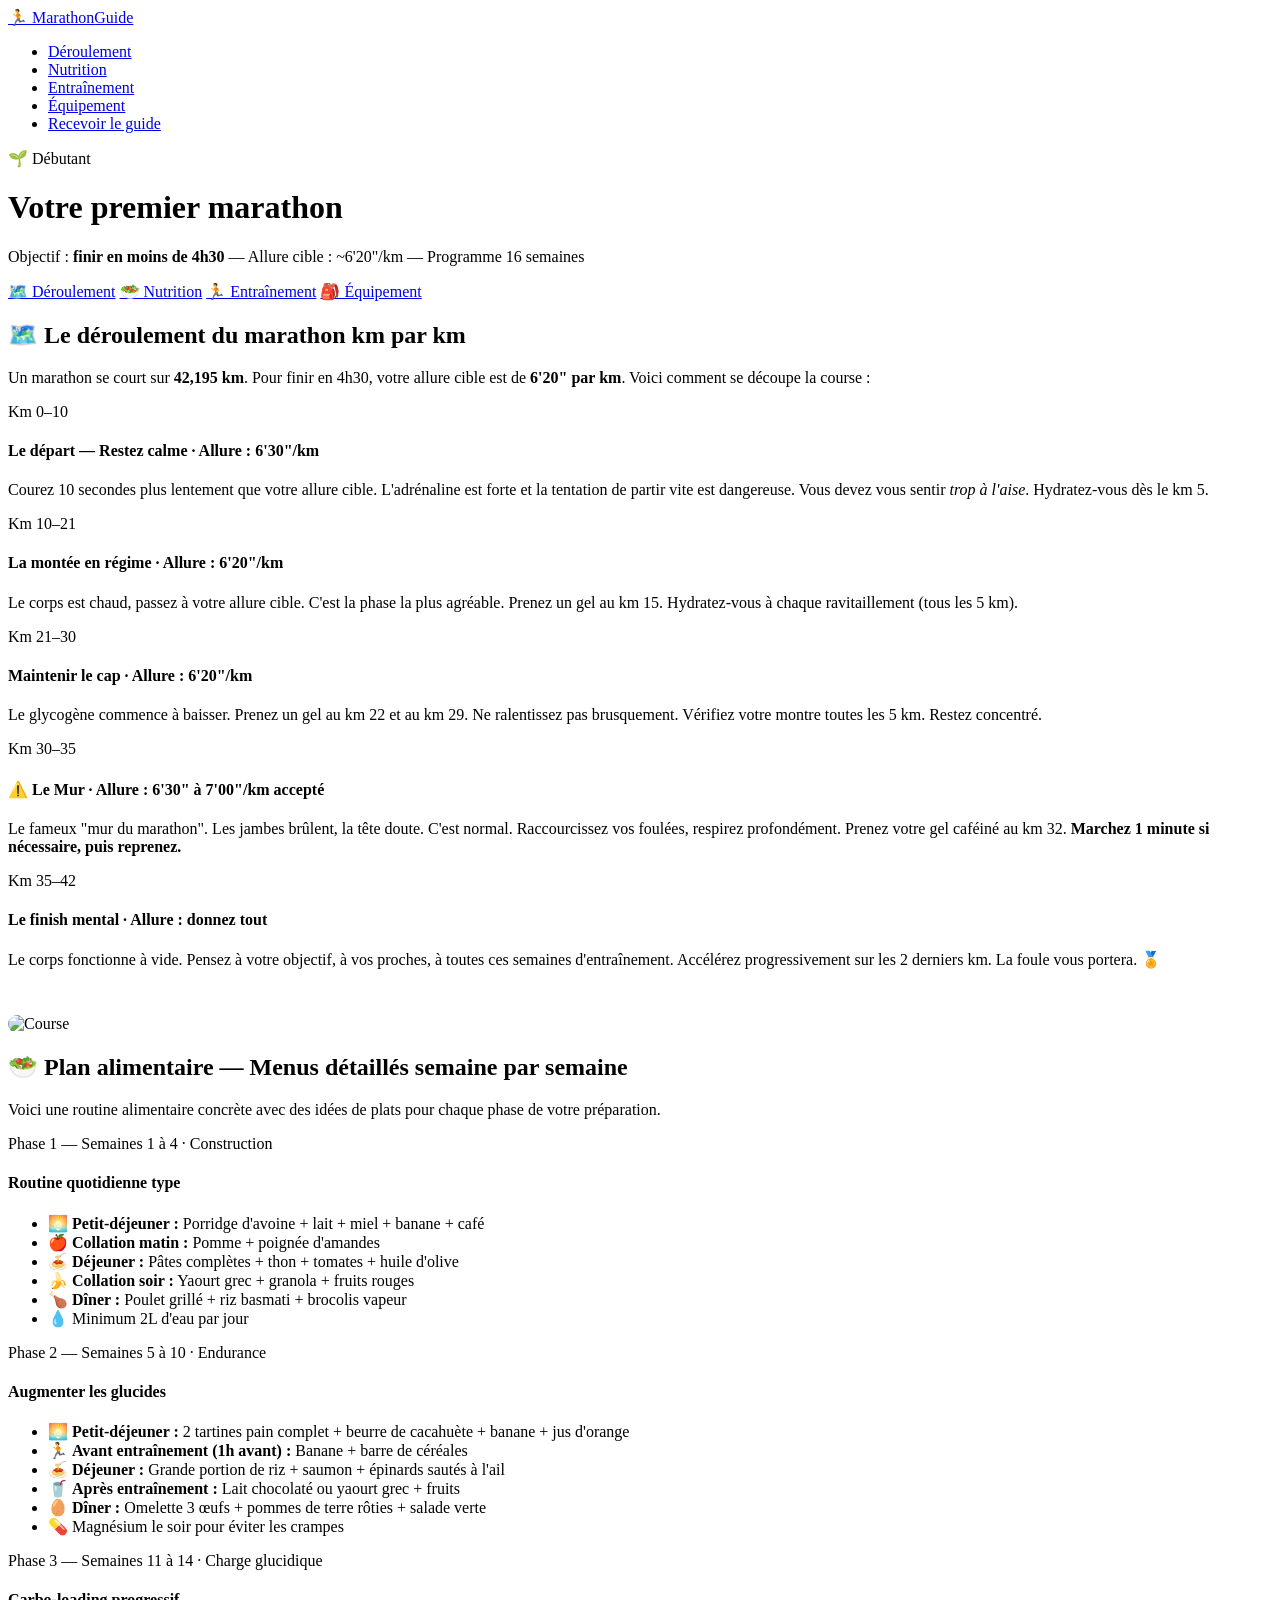
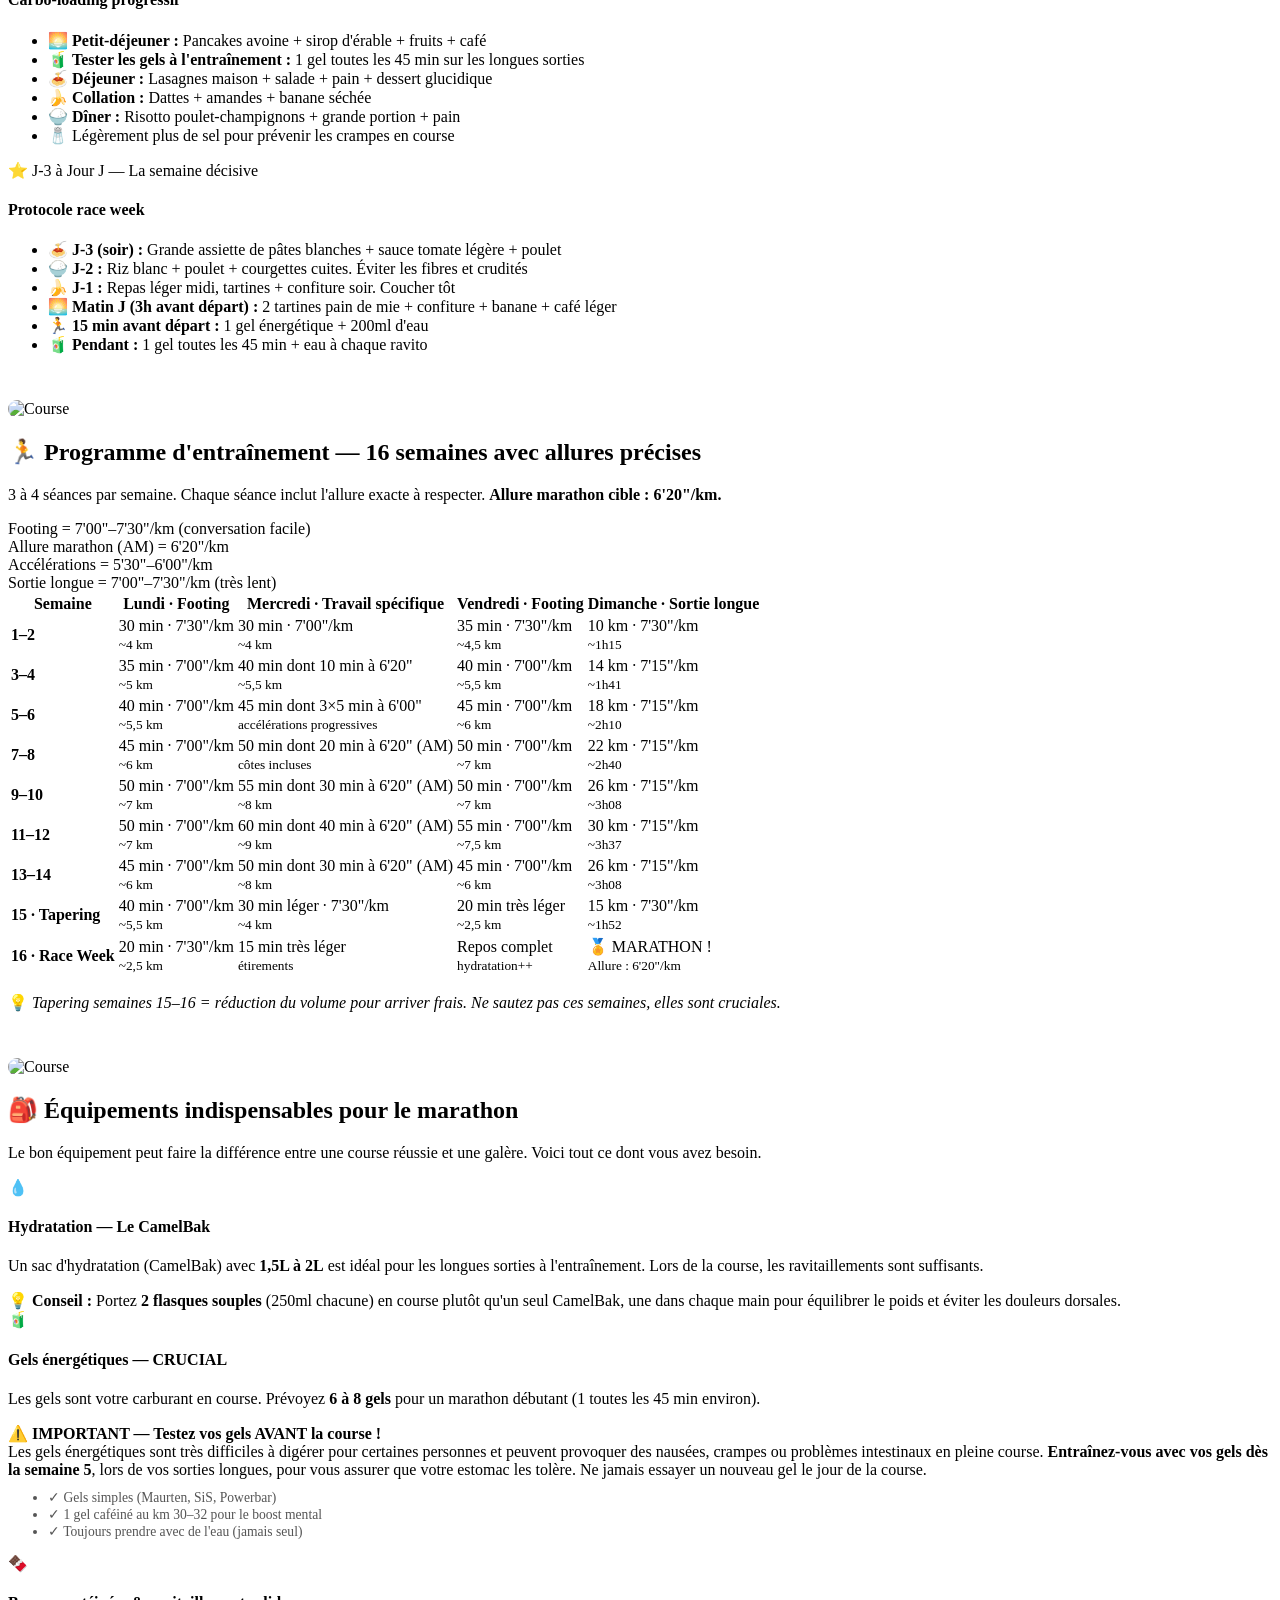
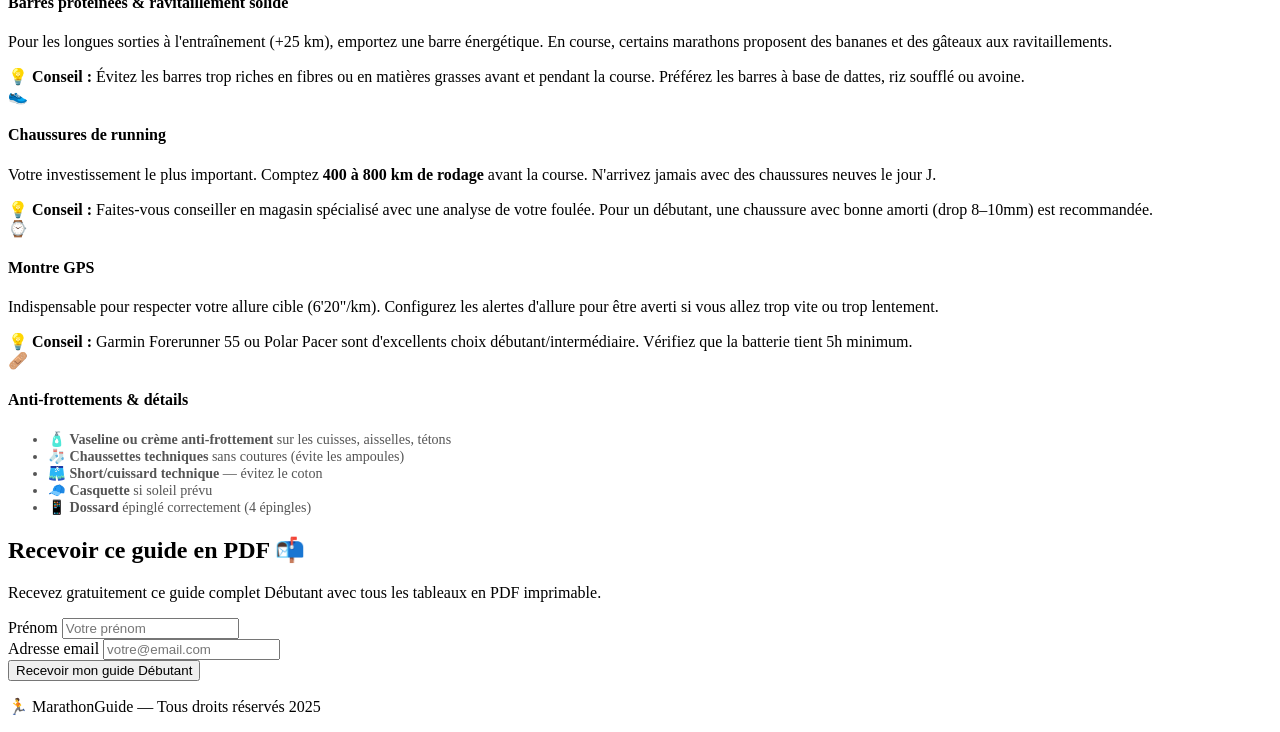
==== debutant.html @ 60607387 "Add files via upload" ====
<!DOCTYPE html>
<html lang="fr">
<head>
  <meta charset="UTF-8" />
  <meta name="viewport" content="width=device-width, initial-scale=1.0"/>
  <title>Guide Débutant – MarathonGuide</title>
  <link rel="preconnect" href="https://fonts.googleapis.com">
  <link href="https://fonts.googleapis.com/css2?family=Bebas+Neue&family=Lora:ital,wght@0,400;0,600;1,400&family=DM+Sans:wght@300;400;500&display=swap" rel="stylesheet">
  <link rel="stylesheet" href="css/style.css">
</head>
<body class="inner-page">

  <nav class="navbar">
    <a href="index.html" class="nav-logo">🏃 Marathon<span>Guide</span></a>
    <ul class="nav-links">
      <li><a href="#deroulement">Déroulement</a></li>
      <li><a href="#nutrition">Nutrition</a></li>
      <li><a href="#entrainement">Entraînement</a></li>
      <li><a href="#equipement">Équipement</a></li>
      <li><a href="index.html#contact" class="nav-cta">Recevoir le guide</a></li>
    </ul>
  </nav>

  <div class="inner-hero debutant-bg">
    <div class="inner-hero-content">
      <span class="level-tag">🌱 Débutant</span>
      <h1>Votre premier marathon</h1>
      <p>Objectif : <strong>finir en moins de 4h30</strong> — Allure cible : ~6'20"/km — Programme 16 semaines</p>
    </div>
  </div>

  <!-- ONGLETS DE NAVIGATION -->
  <div class="tab-nav">
    <a href="#deroulement" class="tab-link active">🗺️ Déroulement</a>
    <a href="#nutrition" class="tab-link">🥗 Nutrition</a>
    <a href="#entrainement" class="tab-link">🏃 Entraînement</a>
    <a href="#equipement" class="tab-link">🎒 Équipement</a>
  </div>

  <main class="inner-main">

    <!-- ====== DÉROULEMENT ====== -->
    <section class="content-block" id="deroulement">
      <h2>🗺️ Le déroulement du marathon km par km</h2>
      <p>Un marathon se court sur <strong>42,195 km</strong>. Pour finir en 4h30, votre allure cible est de <strong>6'20" par km</strong>. Voici comment se découpe la course :</p>

      <div class="timeline">
        <div class="timeline-item">
          <div class="timeline-km">Km 0–10</div>
          <div class="timeline-info">
            <h4>Le départ — Restez calme · Allure : 6'30"/km</h4>
            <p>Courez 10 secondes plus lentement que votre allure cible. L'adrénaline est forte et la tentation de partir vite est dangereuse. Vous devez vous sentir <em>trop à l'aise</em>. Hydratez-vous dès le km 5.</p>
          </div>
        </div>
        <div class="timeline-item">
          <div class="timeline-km">Km 10–21</div>
          <div class="timeline-info">
            <h4>La montée en régime · Allure : 6'20"/km</h4>
            <p>Le corps est chaud, passez à votre allure cible. C'est la phase la plus agréable. Prenez un gel au km 15. Hydratez-vous à chaque ravitaillement (tous les 5 km).</p>
          </div>
        </div>
        <div class="timeline-item">
          <div class="timeline-km">Km 21–30</div>
          <div class="timeline-info">
            <h4>Maintenir le cap · Allure : 6'20"/km</h4>
            <p>Le glycogène commence à baisser. Prenez un gel au km 22 et au km 29. Ne ralentissez pas brusquement. Vérifiez votre montre toutes les 5 km. Restez concentré.</p>
          </div>
        </div>
        <div class="timeline-item wall">
          <div class="timeline-km">Km 30–35</div>
          <div class="timeline-info">
            <h4>⚠️ Le Mur · Allure : 6'30" à 7'00"/km accepté</h4>
            <p>Le fameux "mur du marathon". Les jambes brûlent, la tête doute. C'est normal. Raccourcissez vos foulées, respirez profondément. Prenez votre gel caféiné au km 32. <strong>Marchez 1 minute si nécessaire, puis reprenez.</strong></p>
          </div>
        </div>
        <div class="timeline-item">
          <div class="timeline-km">Km 35–42</div>
          <div class="timeline-info">
            <h4>Le finish mental · Allure : donnez tout</h4>
            <p>Le corps fonctionne à vide. Pensez à votre objectif, à vos proches, à toutes ces semaines d'entraînement. Accélérez progressivement sur les 2 derniers km. La foule vous portera. 🏅</p>
          </div>
        </div>
      </div>

      <!-- Zone photo parcours -->
   <img src="images/Debutant.png" alt="Course" style="width:100%; height:400px; object-fit:cover; border-radius:18px; margin-top:30px;">
    <!-- ====== NUTRITION ====== -->
    <section class="content-block alt-block" id="nutrition">
      <h2>🥗 Plan alimentaire — Menus détaillés semaine par semaine</h2>
      <p>Voici une routine alimentaire concrète avec des idées de plats pour chaque phase de votre préparation.</p>

      <div class="nutrition-grid">

        <div class="nutrition-card">
          <div class="nutrition-phase">Phase 1 — Semaines 1 à 4 · Construction</div>
          <h4>Routine quotidienne type</h4>
          <ul>
            <li>🌅 <strong>Petit-déjeuner :</strong> Porridge d'avoine + lait + miel + banane + café</li>
            <li>🍎 <strong>Collation matin :</strong> Pomme + poignée d'amandes</li>
            <li>🍝 <strong>Déjeuner :</strong> Pâtes complètes + thon + tomates + huile d'olive</li>
            <li>🍌 <strong>Collation soir :</strong> Yaourt grec + granola + fruits rouges</li>
            <li>🍗 <strong>Dîner :</strong> Poulet grillé + riz basmati + brocolis vapeur</li>
            <li>💧 Minimum 2L d'eau par jour</li>
          </ul>
        </div>

        <div class="nutrition-card">
          <div class="nutrition-phase">Phase 2 — Semaines 5 à 10 · Endurance</div>
          <h4>Augmenter les glucides</h4>
          <ul>
            <li>🌅 <strong>Petit-déjeuner :</strong> 2 tartines pain complet + beurre de cacahuète + banane + jus d'orange</li>
            <li>🏃 <strong>Avant entraînement (1h avant) :</strong> Banane + barre de céréales</li>
            <li>🍝 <strong>Déjeuner :</strong> Grande portion de riz + saumon + épinards sautés à l'ail</li>
            <li>🥤 <strong>Après entraînement :</strong> Lait chocolaté ou yaourt grec + fruits</li>
            <li>🥚 <strong>Dîner :</strong> Omelette 3 œufs + pommes de terre rôties + salade verte</li>
            <li>💊 Magnésium le soir pour éviter les crampes</li>
          </ul>
        </div>

        <div class="nutrition-card">
          <div class="nutrition-phase">Phase 3 — Semaines 11 à 14 · Charge glucidique</div>
          <h4>Carbo-loading progressif</h4>
          <ul>
            <li>🌅 <strong>Petit-déjeuner :</strong> Pancakes avoine + sirop d'érable + fruits + café</li>
            <li>🧃 <strong>Tester les gels à l'entraînement :</strong> 1 gel toutes les 45 min sur les longues sorties</li>
            <li>🍝 <strong>Déjeuner :</strong> Lasagnes maison + salade + pain + dessert glucidique</li>
            <li>🍌 <strong>Collation :</strong> Dattes + amandes + banane séchée</li>
            <li>🍚 <strong>Dîner :</strong> Risotto poulet-champignons + grande portion + pain</li>
            <li>🧂 Légèrement plus de sel pour prévenir les crampes en course</li>
          </ul>
        </div>

        <div class="nutrition-card highlight-card">
          <div class="nutrition-phase">⭐ J-3 à Jour J — La semaine décisive</div>
          <h4>Protocole race week</h4>
          <ul>
            <li>🍝 <strong>J-3 (soir) :</strong> Grande assiette de pâtes blanches + sauce tomate légère + poulet</li>
            <li>🍚 <strong>J-2 :</strong> Riz blanc + poulet + courgettes cuites. Éviter les fibres et crudités</li>
            <li>🍌 <strong>J-1 :</strong> Repas léger midi, tartines + confiture soir. Coucher tôt</li>
            <li>🌅 <strong>Matin J (3h avant départ) :</strong> 2 tartines pain de mie + confiture + banane + café léger</li>
            <li>🏃 <strong>15 min avant départ :</strong> 1 gel énergétique + 200ml d'eau</li>
            <li>🧃 <strong>Pendant :</strong> 1 gel toutes les 45 min + eau à chaque ravito</li>
          </ul>
        </div>

      </div>

      <!-- Zone photo nutrition -->
    <img src="images/Debutant2.png" alt="Course" style="width:100%; height:400px; object-fit:cover; border-radius:18px; margin-top:30px;">

    <!-- ====== ENTRAÎNEMENT ====== -->
    <section class="content-block" id="entrainement">
      <h2>🏃 Programme d'entraînement — 16 semaines avec allures précises</h2>
      <p>3 à 4 séances par semaine. Chaque séance inclut l'allure exacte à respecter. <strong>Allure marathon cible : 6'20"/km.</strong></p>

      <div class="pace-legend">
        <div class="pace-item"><span class="pace-dot footing"></span> Footing = 7'00"–7'30"/km (conversation facile)</div>
        <div class="pace-item"><span class="pace-dot marathon"></span> Allure marathon (AM) = 6'20"/km</div>
        <div class="pace-item"><span class="pace-dot accel"></span> Accélérations = 5'30"–6'00"/km</div>
        <div class="pace-item"><span class="pace-dot lent"></span> Sortie longue = 7'00"–7'30"/km (très lent)</div>
      </div>

      <div class="training-table-wrap">
        <table class="training-table">
          <thead>
            <tr>
              <th>Semaine</th>
              <th>Lundi · Footing</th>
              <th>Mercredi · Travail spécifique</th>
              <th>Vendredi · Footing</th>
              <th>Dimanche · Sortie longue</th>
            </tr>
          </thead>
          <tbody>
            <tr>
              <td><strong>1–2</strong></td>
              <td>30 min · 7'30"/km<br><small>~4 km</small></td>
              <td>30 min · 7'00"/km<br><small>~4 km</small></td>
              <td>35 min · 7'30"/km<br><small>~4,5 km</small></td>
              <td>10 km · 7'30"/km<br><small>~1h15</small></td>
            </tr>
            <tr>
              <td><strong>3–4</strong></td>
              <td>35 min · 7'00"/km<br><small>~5 km</small></td>
              <td>40 min dont 10 min à 6'20"<br><small>~5,5 km</small></td>
              <td>40 min · 7'00"/km<br><small>~5,5 km</small></td>
              <td>14 km · 7'15"/km<br><small>~1h41</small></td>
            </tr>
            <tr>
              <td><strong>5–6</strong></td>
              <td>40 min · 7'00"/km<br><small>~5,5 km</small></td>
              <td>45 min dont 3×5 min à 6'00"<br><small>accélérations progressives</small></td>
              <td>45 min · 7'00"/km<br><small>~6 km</small></td>
              <td>18 km · 7'15"/km<br><small>~2h10</small></td>
            </tr>
            <tr>
              <td><strong>7–8</strong></td>
              <td>45 min · 7'00"/km<br><small>~6 km</small></td>
              <td>50 min dont 20 min à 6'20" (AM)<br><small>côtes incluses</small></td>
              <td>50 min · 7'00"/km<br><small>~7 km</small></td>
              <td>22 km · 7'15"/km<br><small>~2h40</small></td>
            </tr>
            <tr>
              <td><strong>9–10</strong></td>
              <td>50 min · 7'00"/km<br><small>~7 km</small></td>
              <td>55 min dont 30 min à 6'20" (AM)<br><small>~8 km</small></td>
              <td>50 min · 7'00"/km<br><small>~7 km</small></td>
              <td>26 km · 7'15"/km<br><small>~3h08</small></td>
            </tr>
            <tr>
              <td><strong>11–12</strong></td>
              <td>50 min · 7'00"/km<br><small>~7 km</small></td>
              <td>60 min dont 40 min à 6'20" (AM)<br><small>~9 km</small></td>
              <td>55 min · 7'00"/km<br><small>~7,5 km</small></td>
              <td>30 km · 7'15"/km<br><small>~3h37</small></td>
            </tr>
            <tr>
              <td><strong>13–14</strong></td>
              <td>45 min · 7'00"/km<br><small>~6 km</small></td>
              <td>50 min dont 30 min à 6'20" (AM)<br><small>~8 km</small></td>
              <td>45 min · 7'00"/km<br><small>~6 km</small></td>
              <td>26 km · 7'15"/km<br><small>~3h08</small></td>
            </tr>
            <tr class="taper">
              <td><strong>15 · Tapering</strong></td>
              <td>40 min · 7'00"/km<br><small>~5,5 km</small></td>
              <td>30 min léger · 7'30"/km<br><small>~4 km</small></td>
              <td>20 min très léger<br><small>~2,5 km</small></td>
              <td>15 km · 7'30"/km<br><small>~1h52</small></td>
            </tr>
            <tr class="taper">
              <td><strong>16 · Race Week</strong></td>
              <td>20 min · 7'30"/km<br><small>~2,5 km</small></td>
              <td>15 min très léger<br><small>étirements</small></td>
              <td>Repos complet<br><small>hydratation++</small></td>
              <td>🏅 MARATHON !<br><small>Allure : 6'20"/km</small></td>
            </tr>
          </tbody>
        </table>
      </div>
      <p class="table-note">💡 <em>Tapering semaines 15–16 = réduction du volume pour arriver frais. Ne sautez pas ces semaines, elles sont cruciales.</em></p>

      <!-- Zone photo entraînement -->
     <img src="images/Debutant3.png" alt="Course" style="width:100%; height:400px; object-fit:cover; border-radius:18px; margin-top:30px;">

    <!-- ====== ÉQUIPEMENT ====== -->
    <section class="content-block alt-block" id="equipement">
      <h2>🎒 Équipements indispensables pour le marathon</h2>
      <p>Le bon équipement peut faire la différence entre une course réussie et une galère. Voici tout ce dont vous avez besoin.</p>

      <div class="equip-grid">

        <div class="equip-card">
          <div class="equip-icon">💧</div>
          <h4>Hydratation — Le CamelBak</h4>
          <p>Un sac d'hydratation (CamelBak) avec <strong>1,5L à 2L</strong> est idéal pour les longues sorties à l'entraînement. Lors de la course, les ravitaillements sont suffisants.</p>
          <div class="equip-tip">
            <strong>💡 Conseil :</strong> Portez <strong>2 flasques souples</strong> (250ml chacune) en course plutôt qu'un seul CamelBak, une dans chaque main pour équilibrer le poids et éviter les douleurs dorsales.
          </div>
        </div>

        <div class="equip-card">
          <div class="equip-icon">🧃</div>
          <h4>Gels énergétiques — CRUCIAL</h4>
          <p>Les gels sont votre carburant en course. Prévoyez <strong>6 à 8 gels</strong> pour un marathon débutant (1 toutes les 45 min environ).</p>
          <div class="equip-warning">
            <strong>⚠️ IMPORTANT — Testez vos gels AVANT la course !</strong><br>
            Les gels énergétiques sont très difficiles à digérer pour certaines personnes et peuvent provoquer des nausées, crampes ou problèmes intestinaux en pleine course. <strong>Entraînez-vous avec vos gels dès la semaine 5</strong>, lors de vos sorties longues, pour vous assurer que votre estomac les tolère. Ne jamais essayer un nouveau gel le jour de la course.
          </div>
          <ul style="margin-top:10px; font-size:0.85rem; color:#555">
            <li>✓ Gels simples (Maurten, SiS, Powerbar)</li>
            <li>✓ 1 gel caféiné au km 30–32 pour le boost mental</li>
            <li>✓ Toujours prendre avec de l'eau (jamais seul)</li>
          </ul>
        </div>

        <div class="equip-card">
          <div class="equip-icon">🍫</div>
          <h4>Barres protéinées & ravitaillement solide</h4>
          <p>Pour les longues sorties à l'entraînement (+25 km), emportez une barre énergétique. En course, certains marathons proposent des bananes et des gâteaux aux ravitaillements.</p>
          <div class="equip-tip">
            <strong>💡 Conseil :</strong> Évitez les barres trop riches en fibres ou en matières grasses avant et pendant la course. Préférez les barres à base de dattes, riz soufflé ou avoine.
          </div>
        </div>

        <div class="equip-card">
          <div class="equip-icon">👟</div>
          <h4>Chaussures de running</h4>
          <p>Votre investissement le plus important. Comptez <strong>400 à 800 km de rodage</strong> avant la course. N'arrivez jamais avec des chaussures neuves le jour J.</p>
          <div class="equip-tip">
            <strong>💡 Conseil :</strong> Faites-vous conseiller en magasin spécialisé avec une analyse de votre foulée. Pour un débutant, une chaussure avec bonne amorti (drop 8–10mm) est recommandée.
          </div>
        </div>

        <div class="equip-card">
          <div class="equip-icon">⌚</div>
          <h4>Montre GPS</h4>
          <p>Indispensable pour respecter votre allure cible (6'20"/km). Configurez les alertes d'allure pour être averti si vous allez trop vite ou trop lentement.</p>
          <div class="equip-tip">
            <strong>💡 Conseil :</strong> Garmin Forerunner 55 ou Polar Pacer sont d'excellents choix débutant/intermédiaire. Vérifiez que la batterie tient 5h minimum.
          </div>
        </div>

        <div class="equip-card">
          <div class="equip-icon">🩹</div>
          <h4>Anti-frottements & détails</h4>
          <ul style="font-size:0.88rem; color:#555; margin-top:8px;">
            <li>🧴 <strong>Vaseline ou crème anti-frottement</strong> sur les cuisses, aisselles, tétons</li>
            <li>🧦 <strong>Chaussettes techniques</strong> sans coutures (évite les ampoules)</li>
            <li>🩳 <strong>Short/cuissard technique</strong> — évitez le coton</li>
            <li>🧢 <strong>Casquette</strong> si soleil prévu</li>
            <li>📱 <strong>Dossard</strong> épinglé correctement (4 épingles)</li>
          </ul>
        </div>

      </div>
    </section>

  </main>

  <section class="contact" id="contact">
    <div class="contact-inner">
      <div class="contact-text">
        <h2>Recevoir ce guide en PDF 📬</h2>
        <p>Recevez gratuitement ce guide complet Débutant avec tous les tableaux en PDF imprimable.</p>
      </div>
      <form class="contact-form" onsubmit="handleSubmit(event)">
        <div class="form-group">
          <label>Prénom</label>
          <input type="text" id="prenom" placeholder="Votre prénom" required>
        </div>
        <div class="form-group">
          <label>Adresse email</label>
          <input type="email" id="email" placeholder="votre@email.com" required>
        </div>
        <button type="submit" class="btn-submit">Recevoir mon guide Débutant</button>
        <p class="form-note" id="form-msg"></p>
      </form>
    </div>
  </section>

  <footer class="footer">
    <p>🏃 MarathonGuide — Tous droits réservés 2025</p>
  </footer>

  <script>
    function handleSubmit(e) {
      e.preventDefault();
      const prenom = document.getElementById('prenom').value;
      const msg = document.getElementById('form-msg');
      msg.textContent = `Merci ${prenom} ! Votre guide Débutant arrive dans votre boîte mail. 🎉`;
      msg.style.color = '#e8f5e9';
      e.target.reset();
    }
  </script>
</body>
</html>
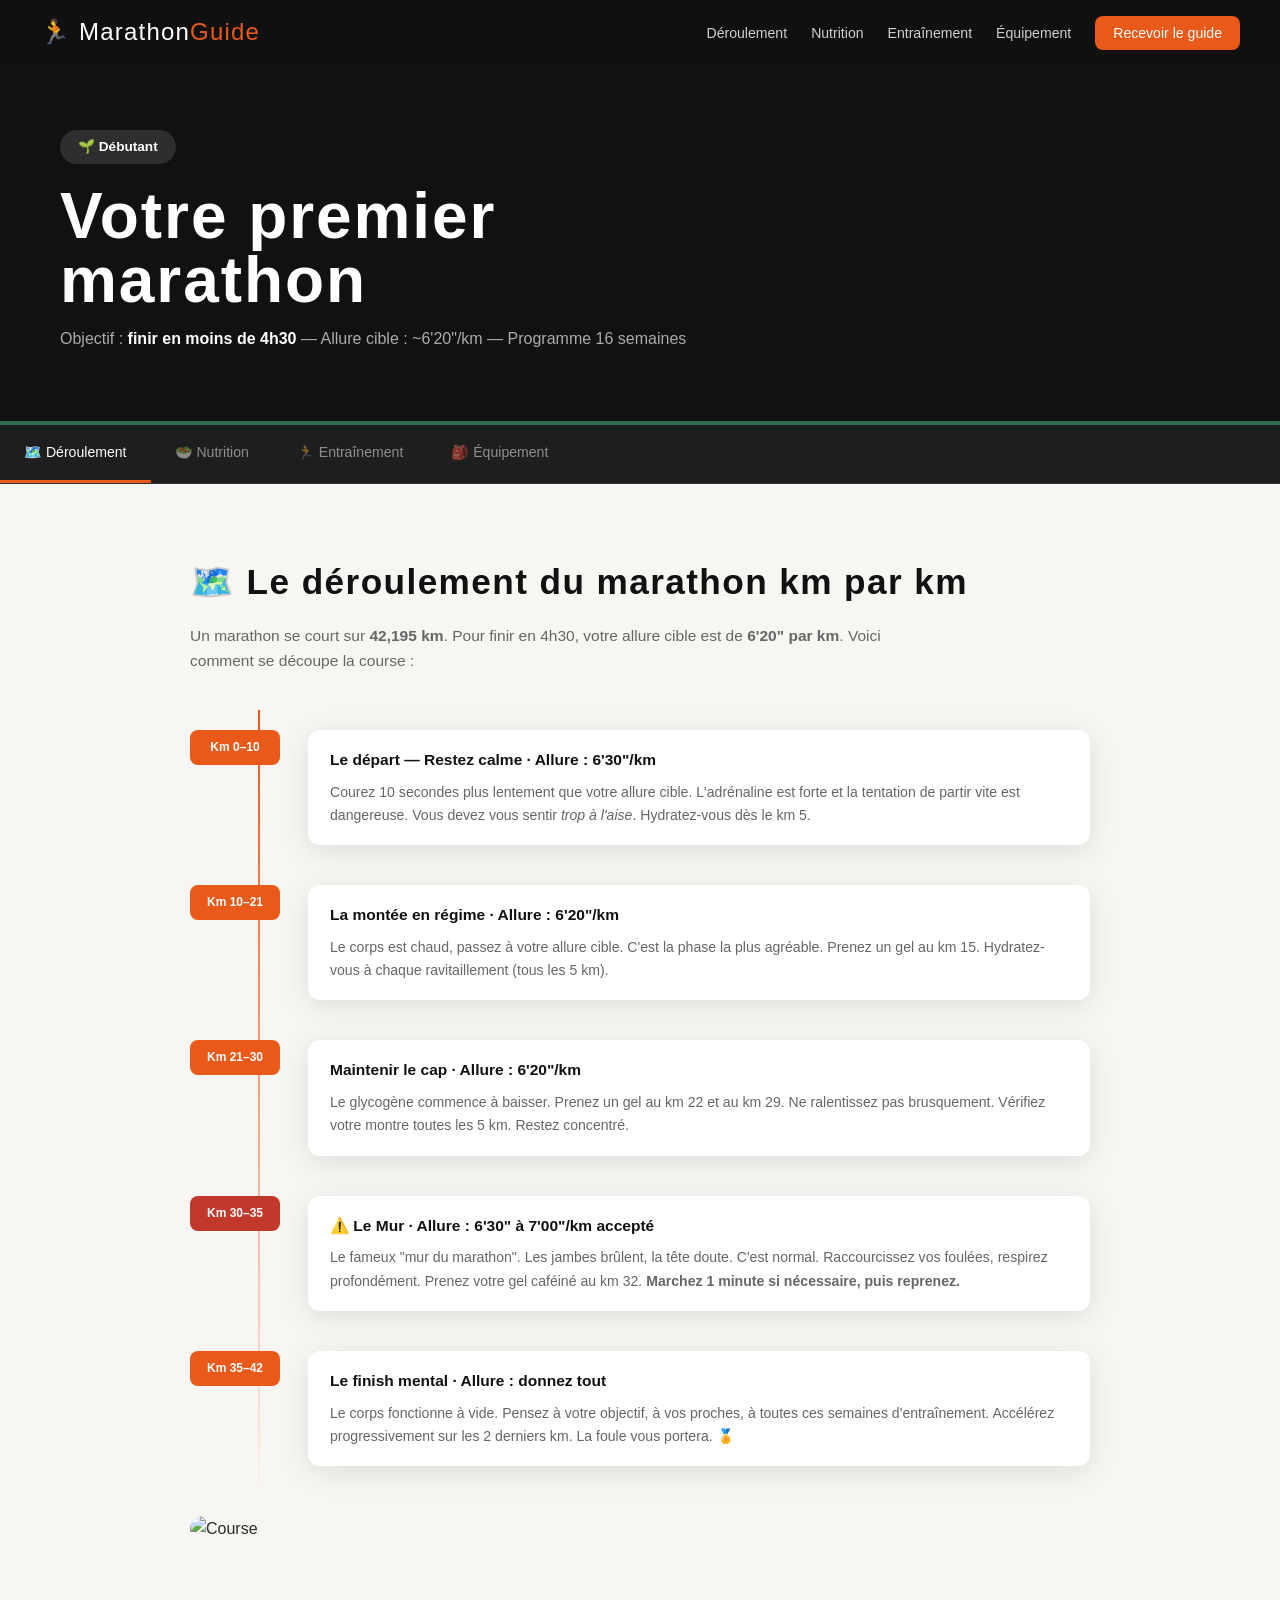
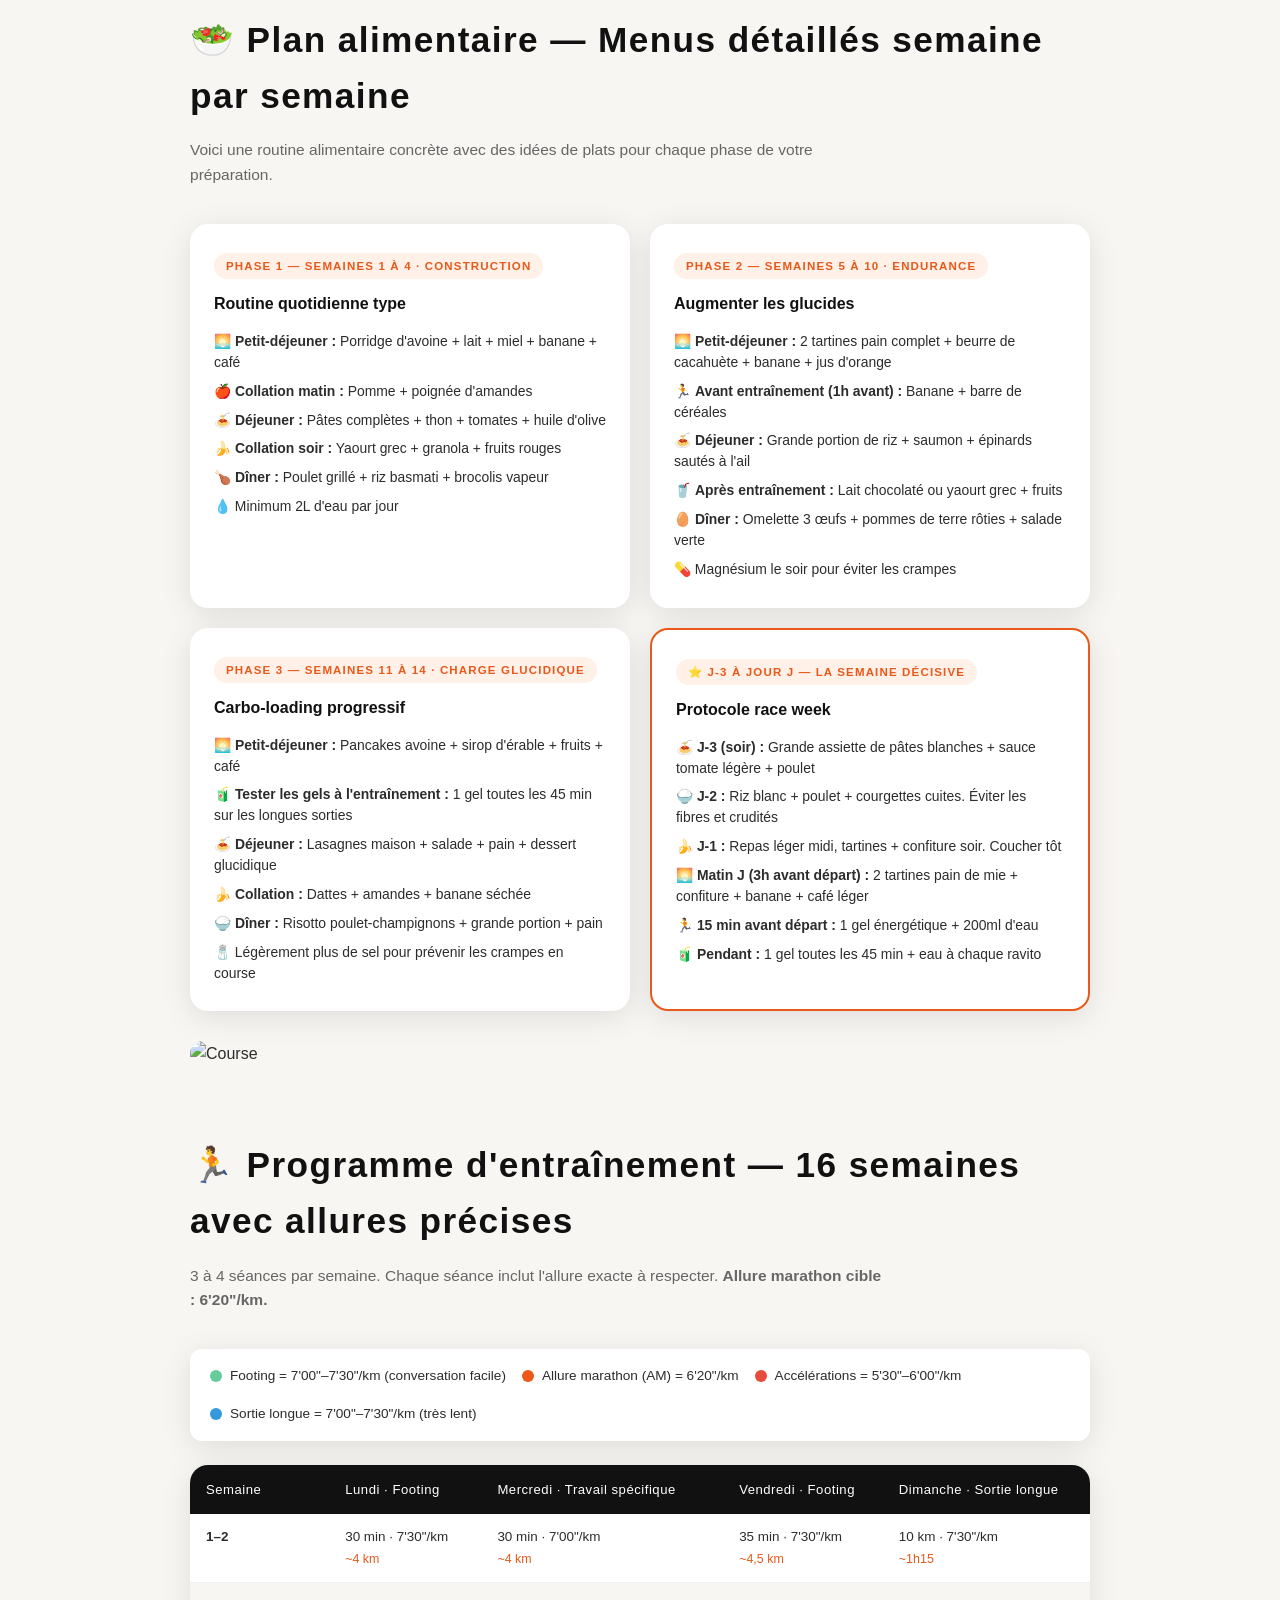
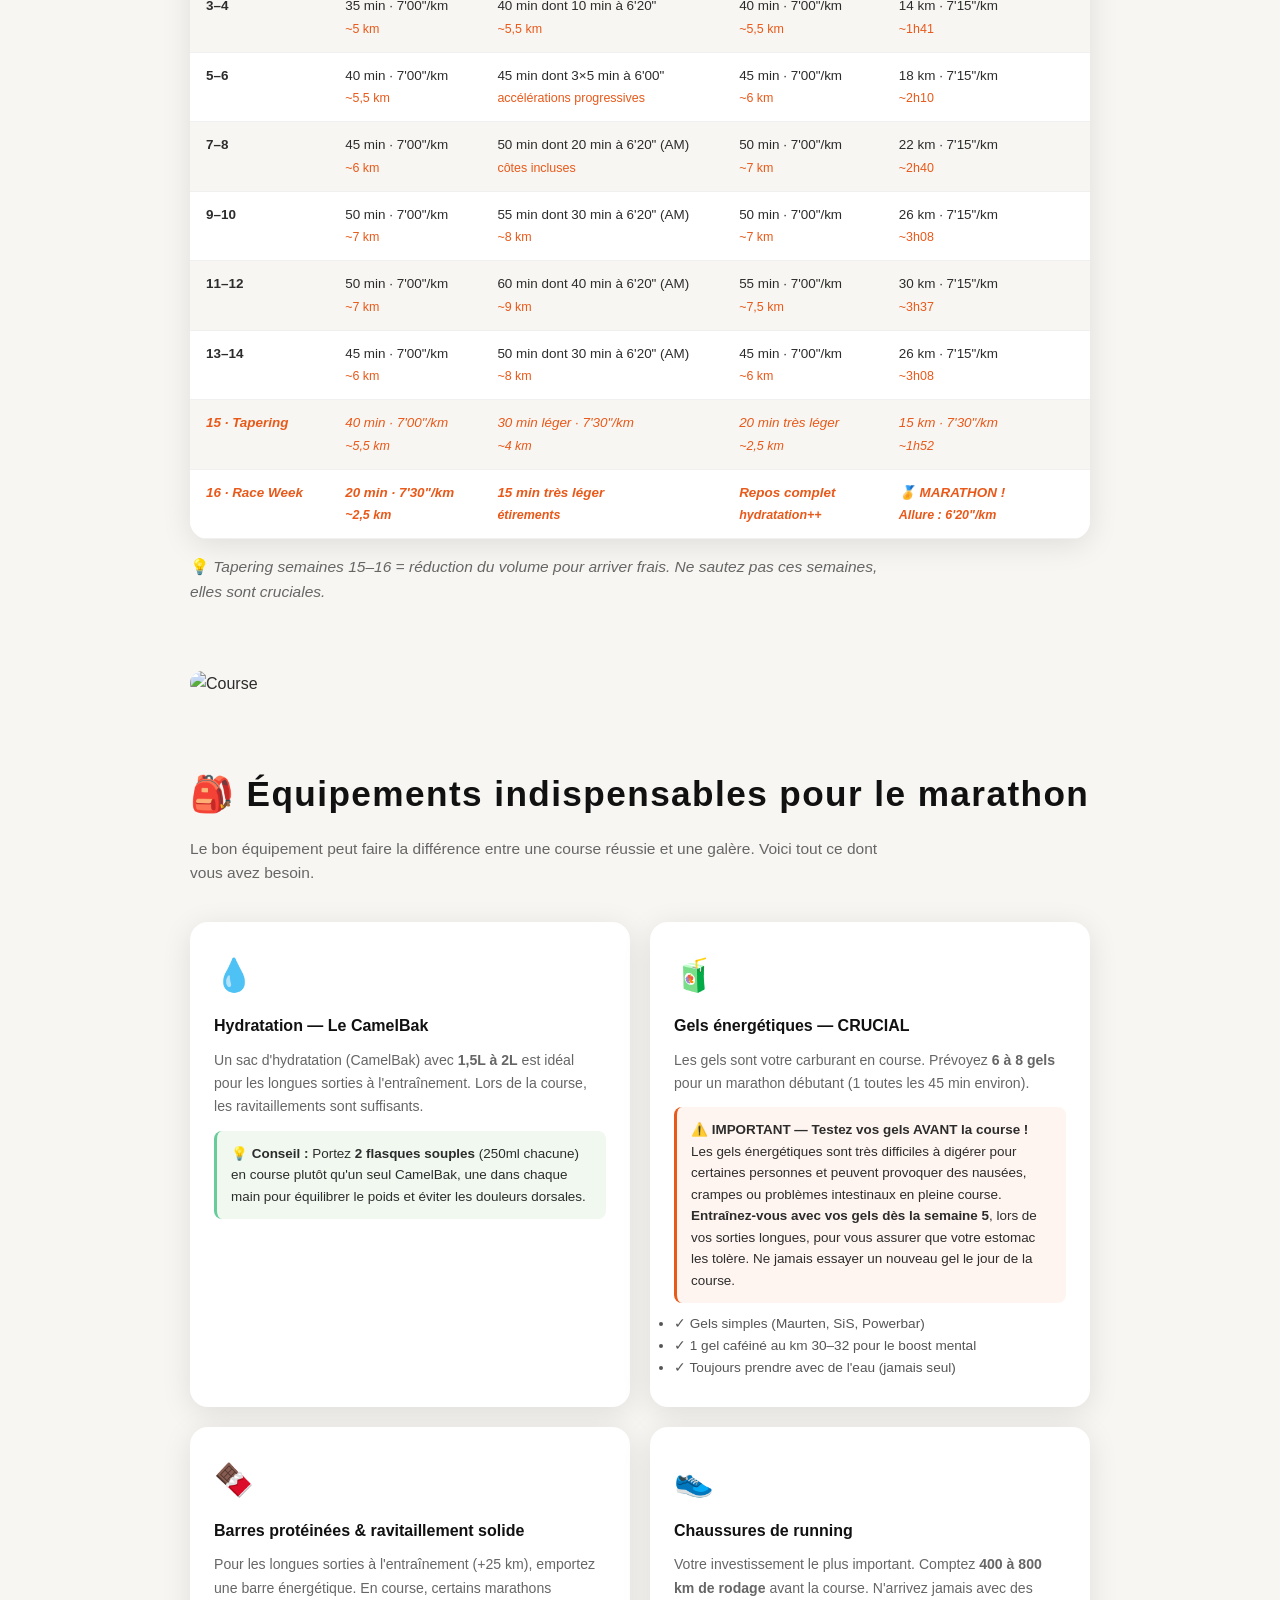
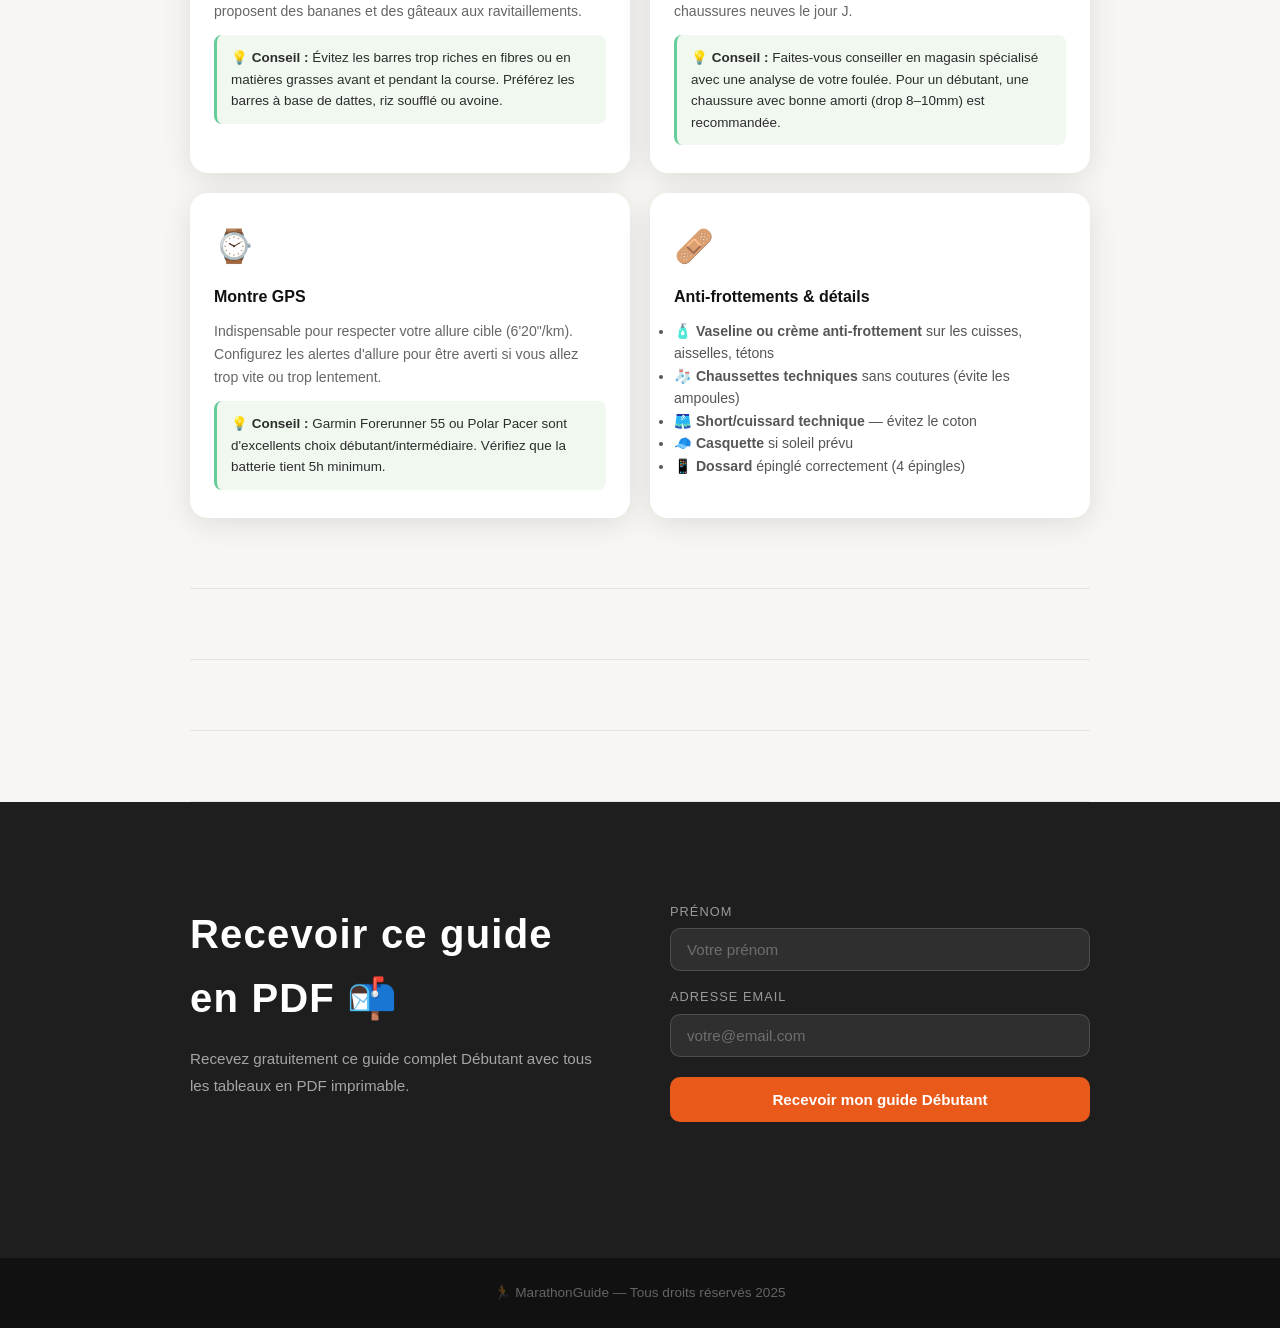
==== commit 16e25096: "Update debutant.html" ====
--- a/debutant.html
+++ b/debutant.html
@@ -6,7 +6,7 @@
   <title>Guide Débutant – MarathonGuide</title>
   <link rel="preconnect" href="https://fonts.googleapis.com">
   <link href="https://fonts.googleapis.com/css2?family=Bebas+Neue&family=Lora:ital,wght@0,400;0,600;1,400&family=DM+Sans:wght@300;400;500&display=swap" rel="stylesheet">
-  <link rel="stylesheet" href="css/style.css">
+  <link rel="stylesheet" href="style.css">
 </head>
 <body class="inner-page">
 
@@ -354,4 +354,4 @@
     }
   </script>
 </body>
-</html>+</html>
--- a/style.css
+++ b/style.css
@@ -0,0 +1,586 @@
+/* ===========================
+   VARIABLES & RESET
+=========================== */
+*, *::before, *::after { box-sizing: border-box; margin: 0; padding: 0; }
+
+:root {
+  --orange: #e8591a;
+  --orange-dark: #c44a10;
+  --orange-light: #fff0e8;
+  --green: #2d6a4f;
+  --blue: #1a3a6b;
+  --gold: #f4a800;
+  --dark: #111111;
+  --dark2: #1e1e1e;
+  --text: #2c2c2c;
+  --muted: #666;
+  --light: #f8f6f2;
+  --white: #ffffff;
+  --radius: 18px;
+  --shadow: 0 6px 30px rgba(0,0,0,0.10);
+  --shadow-lg: 0 12px 50px rgba(0,0,0,0.18);
+}
+
+html { scroll-behavior: smooth; }
+
+body {
+  font-family: 'DM Sans', sans-serif;
+  color: var(--text);
+  background: var(--light);
+  line-height: 1.6;
+}
+
+/* ===========================
+   NAVBAR
+=========================== */
+.navbar {
+  position: fixed; top: 0; left: 0; right: 0; z-index: 100;
+  display: flex; align-items: center; justify-content: space-between;
+  padding: 0 40px; height: 65px;
+  background: rgba(17,17,17,0.96);
+  backdrop-filter: blur(10px);
+}
+
+.nav-logo {
+  font-family: 'Bebas Neue', sans-serif;
+  font-size: 1.5rem; color: var(--white);
+  text-decoration: none; letter-spacing: 0.05em;
+}
+.nav-logo span { color: var(--orange); }
+
+.nav-links { display: flex; align-items: center; gap: 24px; list-style: none; }
+.nav-links a { color: rgba(255,255,255,0.8); text-decoration: none; font-size: 0.88rem; transition: color 0.2s; }
+.nav-links a:hover { color: var(--white); }
+
+.nav-cta {
+  background: var(--orange) !important; color: var(--white) !important;
+  padding: 9px 18px; border-radius: 8px; font-weight: 500 !important;
+}
+.nav-cta:hover { background: var(--orange-dark) !important; }
+
+/* ===========================
+   HERO
+=========================== */
+.hero {
+  min-height: 100vh; display: flex; align-items: center;
+  background: var(--dark); padding: 100px 60px 60px; gap: 60px;
+}
+.hero-content { flex: 1; max-width: 560px; }
+
+.hero-tag {
+  display: inline-block; background: var(--orange); color: white;
+  font-size: 0.8rem; font-weight: 500; letter-spacing: 0.1em;
+  text-transform: uppercase; padding: 6px 16px; border-radius: 50px; margin-bottom: 24px;
+}
+
+.hero h1 {
+  font-family: 'Bebas Neue', sans-serif;
+  font-size: 5rem; line-height: 1; color: var(--white);
+  margin-bottom: 24px; letter-spacing: 0.02em;
+}
+.hero h1 span { color: var(--orange); }
+
+.hero-sub {
+  font-size: 1.05rem; color: rgba(255,255,255,0.65);
+  line-height: 1.75; margin-bottom: 36px; max-width: 440px;
+}
+
+.btn-hero {
+  display: inline-block; background: var(--orange); color: var(--white);
+  font-size: 1rem; font-weight: 600; padding: 16px 36px; border-radius: 12px;
+  text-decoration: none; transition: background 0.2s, transform 0.15s;
+}
+.btn-hero:hover { background: var(--orange-dark); transform: translateY(-2px); }
+
+.hero-visual { flex: 1; }
+
+/* ===========================
+   SECTION HISTOIRE
+=========================== */
+.histoire-section {
+  background: var(--dark); padding: 100px 60px;
+}
+
+.histoire-inner {
+  max-width: 1100px; margin: 0 auto;
+  display: grid; grid-template-columns: 1.4fr 1fr; gap: 70px; align-items: start;
+}
+
+.section-tag {
+  display: inline-block; background: rgba(232,89,26,0.2); color: var(--orange);
+  font-size: 0.8rem; font-weight: 600; letter-spacing: 0.1em;
+  text-transform: uppercase; padding: 6px 16px; border-radius: 50px; margin-bottom: 16px;
+}
+
+.histoire-text h2 {
+  font-family: 'Bebas Neue', sans-serif;
+  font-size: 2.8rem; color: var(--white); letter-spacing: 0.03em; margin-bottom: 20px;
+}
+
+.histoire-text p {
+  color: rgba(255,255,255,0.65); font-size: 0.95rem; line-height: 1.8; margin-bottom: 16px;
+}
+
+/* Encadré fun fact */
+.funfact-box {
+  display: flex; gap: 16px; align-items: flex-start;
+  background: rgba(244,168,0,0.12); border-left: 3px solid var(--gold);
+  border-radius: 12px; padding: 20px; margin: 24px 0;
+}
+
+.funfact-icon { font-size: 2rem; flex-shrink: 0; }
+
+.funfact-box strong { color: var(--gold); display: block; margin-bottom: 6px; font-size: 0.95rem; }
+.funfact-box p { color: rgba(255,255,255,0.65); font-size: 0.88rem; line-height: 1.65; margin: 0; }
+
+/* Statistiques côté droit */
+.histoire-stats {
+  display: flex; flex-direction: column; gap: 16px;
+}
+
+.stat-card {
+  background: rgba(255,255,255,0.06); border: 1px solid rgba(255,255,255,0.1);
+  border-radius: 14px; padding: 24px;
+}
+
+.stat-number {
+  font-family: 'Bebas Neue', sans-serif;
+  font-size: 3rem; color: var(--orange); letter-spacing: 0.02em; line-height: 1;
+}
+
+.stat-label { color: rgba(255,255,255,0.5); font-size: 0.85rem; margin-top: 4px; }
+
+/* ===========================
+   SECTION NIVEAUX
+=========================== */
+.niveaux { padding: 100px 40px; background: var(--light); }
+
+.section-header { text-align: center; margin-bottom: 60px; }
+.section-header h2 {
+  font-family: 'Bebas Neue', sans-serif;
+  font-size: 3rem; color: var(--dark); letter-spacing: 0.03em; margin-bottom: 12px;
+}
+.section-header p { color: var(--muted); font-size: 1rem; }
+
+.cards-grid {
+  display: grid; grid-template-columns: repeat(3, 1fr);
+  gap: 28px; max-width: 1100px; margin: 0 auto;
+}
+
+.level-card {
+  background: var(--white); border-radius: var(--radius); padding: 36px 28px;
+  text-decoration: none; color: var(--text); box-shadow: var(--shadow);
+  transition: transform 0.25s, box-shadow 0.25s;
+  position: relative; overflow: hidden; display: block;
+  animation: fadeUp 0.6s ease both;
+}
+.level-card:hover { transform: translateY(-6px); box-shadow: var(--shadow-lg); }
+
+.card-badge {
+  position: absolute; top: 18px; right: 18px;
+  font-size: 0.75rem; font-weight: 600; letter-spacing: 0.08em;
+  text-transform: uppercase; padding: 4px 12px; border-radius: 50px;
+  background: var(--orange-light); color: var(--orange);
+}
+
+.card-icon { font-size: 2.5rem; margin-bottom: 16px; display: block; }
+
+.level-card h3 {
+  font-family: 'Bebas Neue', sans-serif;
+  font-size: 1.8rem; letter-spacing: 0.05em; margin-bottom: 10px;
+}
+
+.debutant h3 { color: var(--green); }
+.intermediaire h3 { color: var(--orange); }
+.pro h3 { color: var(--gold); }
+
+.card-goal { font-size: 0.85rem; color: var(--muted); margin-bottom: 14px; }
+.card-goal strong { color: var(--dark); }
+.card-desc { font-size: 0.9rem; color: var(--muted); line-height: 1.65; margin-bottom: 20px; }
+
+.card-topics { list-style: none; margin-bottom: 24px; }
+.card-topics li { font-size: 0.85rem; color: var(--text); padding: 4px 0; }
+
+.card-cta { display: inline-block; font-size: 0.9rem; font-weight: 600; color: var(--orange); transition: letter-spacing 0.2s; }
+.level-card:hover .card-cta { letter-spacing: 0.03em; }
+
+.level-card:nth-child(1) { animation-delay: 0.1s; }
+.level-card:nth-child(2) { animation-delay: 0.2s; }
+.level-card:nth-child(3) { animation-delay: 0.3s; }
+
+/* ===========================
+   SECTION FIERTÉ
+=========================== */
+.fierte-section {
+  background: var(--dark2); padding: 100px 60px;
+}
+
+.fierte-inner {
+  max-width: 1100px; margin: 0 auto;
+  display: grid; grid-template-columns: 1fr 1fr; gap: 70px; align-items: center;
+}
+
+.fierte-text h2 {
+  font-family: 'Bebas Neue', sans-serif;
+  font-size: 3rem; color: var(--white); letter-spacing: 0.03em;
+  line-height: 1.05; margin-bottom: 24px;
+}
+.fierte-text h2 span { color: var(--orange); }
+.fierte-text p { color: rgba(255,255,255,0.65); font-size: 0.95rem; line-height: 1.8; margin-bottom: 16px; }
+
+.fierte-stats-row {
+  display: flex; gap: 20px; margin-top: 20px;
+}
+
+.fierte-stat {
+  background: rgba(255,255,255,0.06); border-radius: 12px;
+  padding: 20px; text-align: center; flex: 1;
+}
+
+.fierte-stat span {
+  font-family: 'Bebas Neue', sans-serif;
+  font-size: 2.2rem; color: var(--orange); display: block;
+}
+
+.fierte-stat p { color: rgba(255,255,255,0.5); font-size: 0.78rem; margin-top: 4px; }
+
+/* ===========================
+   CONTACT
+=========================== */
+.contact { background: var(--dark2); padding: 100px 40px; }
+
+.contact-inner {
+  max-width: 900px; margin: 0 auto;
+  display: grid; grid-template-columns: 1fr 1fr; gap: 60px; align-items: start;
+}
+
+.contact-text h2 {
+  font-family: 'Bebas Neue', sans-serif;
+  font-size: 2.5rem; color: var(--white); letter-spacing: 0.03em; margin-bottom: 16px;
+}
+.contact-text p { color: rgba(255,255,255,0.6); font-size: 0.95rem; line-height: 1.75; }
+
+.contact-form { display: flex; flex-direction: column; gap: 16px; }
+
+.form-group { display: flex; flex-direction: column; gap: 6px; }
+
+.form-group label {
+  font-size: 0.8rem; font-weight: 500;
+  color: rgba(255,255,255,0.55); text-transform: uppercase; letter-spacing: 0.08em;
+}
+
+.form-group input, .form-group select {
+  background: rgba(255,255,255,0.08); border: 1px solid rgba(255,255,255,0.15);
+  border-radius: 10px; padding: 12px 16px; color: var(--white);
+  font-size: 0.95rem; font-family: 'DM Sans', sans-serif; outline: none; transition: border-color 0.2s;
+}
+.form-group input::placeholder { color: rgba(255,255,255,0.3); }
+.form-group input:focus, .form-group select:focus { border-color: var(--orange); }
+.form-group select option { background: var(--dark2); }
+
+.btn-submit {
+  background: var(--orange); color: var(--white); border: none;
+  border-radius: 10px; padding: 14px; font-size: 0.95rem; font-weight: 600;
+  font-family: 'DM Sans', sans-serif; cursor: pointer; transition: background 0.2s, transform 0.15s; margin-top: 4px;
+}
+.btn-submit:hover { background: var(--orange-dark); transform: translateY(-2px); }
+.form-note { font-size: 0.85rem; min-height: 20px; text-align: center; }
+
+/* ===========================
+   FOOTER
+=========================== */
+.footer {
+  background: var(--dark); text-align: center; padding: 24px;
+  color: rgba(255,255,255,0.35); font-size: 0.85rem;
+}
+
+/* ===========================
+   PAGES INTÉRIEURES
+=========================== */
+.inner-hero {
+  padding: 130px 60px 70px; background: var(--dark);
+  position: relative; overflow: hidden;
+}
+
+.debutant-bg { border-bottom: 4px solid var(--green); }
+.intermediaire-bg { border-bottom: 4px solid var(--orange); }
+.pro-bg { border-bottom: 4px solid var(--gold); }
+
+.inner-hero-content { position: relative; z-index: 1; max-width: 700px; }
+
+.level-tag {
+  display: inline-block; padding: 6px 18px; border-radius: 50px;
+  font-size: 0.85rem; font-weight: 600; margin-bottom: 20px;
+  background: rgba(255,255,255,0.12); color: var(--white);
+}
+
+.inner-hero h1 {
+  font-family: 'Bebas Neue', sans-serif;
+  font-size: 4rem; color: var(--white); letter-spacing: 0.03em;
+  margin-bottom: 14px; line-height: 1;
+}
+.inner-hero p { color: rgba(255,255,255,0.65); font-size: 1rem; }
+.inner-hero p strong { color: var(--white); }
+
+/* Onglets de navigation intérieure */
+.tab-nav {
+  background: var(--dark2); display: flex; gap: 0;
+  border-bottom: 1px solid rgba(255,255,255,0.08); position: sticky; top: 65px; z-index: 90;
+  overflow-x: auto;
+}
+
+.tab-link {
+  color: rgba(255,255,255,0.5); text-decoration: none; font-size: 0.88rem; font-weight: 500;
+  padding: 16px 24px; border-bottom: 3px solid transparent; white-space: nowrap;
+  transition: color 0.2s, border-color 0.2s;
+}
+.tab-link:hover, .tab-link.active { color: var(--white); border-bottom-color: var(--orange); }
+
+.inner-main { max-width: 960px; margin: 0 auto; padding: 0 30px; }
+
+/* Blocs de contenu */
+.content-block { padding: 70px 0; border-bottom: 1px solid rgba(0,0,0,0.08); }
+
+.content-block h2 {
+  font-family: 'Bebas Neue', sans-serif;
+  font-size: 2.2rem; letter-spacing: 0.04em; color: var(--dark); margin-bottom: 14px;
+}
+.content-block > p {
+  color: var(--muted); margin-bottom: 36px; font-size: 0.97rem; max-width: 700px;
+}
+
+/* ===========================
+   TIMELINE
+=========================== */
+.timeline { display: flex; flex-direction: column; position: relative; }
+
+.timeline::before {
+  content: ''; position: absolute; left: 68px; top: 0; bottom: 0;
+  width: 2px; background: linear-gradient(to bottom, var(--orange), var(--orange-light));
+}
+
+.timeline-item { display: flex; gap: 28px; padding: 20px 0; align-items: flex-start; position: relative; }
+
+.timeline-km {
+  min-width: 90px; background: var(--orange); color: white;
+  font-size: 0.75rem; font-weight: 700; text-align: center;
+  padding: 8px 10px; border-radius: 8px; position: relative; z-index: 1; flex-shrink: 0;
+}
+.wall .timeline-km { background: #c0392b; }
+
+.timeline-info { background: var(--white); border-radius: 12px; padding: 18px 22px; box-shadow: var(--shadow); flex: 1; }
+.timeline-info h4 { font-weight: 600; font-size: 0.97rem; margin-bottom: 8px; color: var(--dark); }
+.timeline-info p { font-size: 0.88rem; color: var(--muted); line-height: 1.65; }
+
+/* ===========================
+   NUTRITION
+=========================== */
+.nutrition-grid { display: grid; grid-template-columns: repeat(2, 1fr); gap: 20px; }
+
+.nutrition-card { background: var(--white); border-radius: var(--radius); padding: 28px 24px; box-shadow: var(--shadow); }
+.highlight-card { border: 2px solid var(--orange); }
+
+.nutrition-phase {
+  display: inline-block; background: var(--orange-light); color: var(--orange);
+  font-size: 0.72rem; font-weight: 700; text-transform: uppercase;
+  letter-spacing: 0.1em; padding: 4px 12px; border-radius: 50px; margin-bottom: 12px;
+}
+
+.nutrition-card h4 { font-weight: 600; font-size: 1rem; margin-bottom: 14px; color: var(--dark); }
+
+.nutrition-card ul { list-style: none; display: flex; flex-direction: column; gap: 8px; }
+.nutrition-card li { font-size: 0.87rem; color: var(--text); line-height: 1.5; }
+
+/* ===========================
+   LÉGENDE ALLURES
+=========================== */
+.pace-legend {
+  display: flex; flex-wrap: wrap; gap: 16px;
+  background: var(--white); border-radius: 12px;
+  padding: 16px 20px; margin-bottom: 24px;
+  box-shadow: var(--shadow);
+}
+
+.pace-item { display: flex; align-items: center; gap: 8px; font-size: 0.85rem; color: var(--text); }
+
+.pace-dot {
+  width: 12px; height: 12px; border-radius: 50%; flex-shrink: 0;
+}
+.pace-dot.footing { background: #6c9; }
+.pace-dot.marathon { background: var(--orange); }
+.pace-dot.accel { background: #e74c3c; }
+.pace-dot.lent { background: #3498db; }
+
+/* ===========================
+   TABLEAU ENTRAÎNEMENT
+=========================== */
+.training-table-wrap {
+  overflow-x: auto; border-radius: var(--radius);
+  box-shadow: var(--shadow); margin-bottom: 16px;
+}
+
+.training-table { width: 100%; border-collapse: collapse; background: var(--white); font-size: 0.84rem; }
+
+.training-table thead { background: var(--dark); color: var(--white); }
+.training-table th { padding: 14px 16px; text-align: left; font-weight: 500; font-size: 0.82rem; letter-spacing: 0.04em; }
+
+.training-table td { padding: 12px 16px; border-bottom: 1px solid rgba(0,0,0,0.06); color: var(--text); vertical-align: top; }
+.training-table td small { color: var(--orange); font-size: 0.78rem; display: block; margin-top: 3px; }
+
+.training-table tbody tr:nth-child(even) { background: var(--light); }
+.training-table tr.taper td { color: var(--orange); font-style: italic; }
+.training-table tbody tr:last-child td { font-weight: 600; }
+
+.table-note { font-size: 0.85rem; color: var(--muted); }
+
+/* ===========================
+   ÉQUIPEMENT
+=========================== */
+.equip-grid { display: grid; grid-template-columns: repeat(2, 1fr); gap: 20px; }
+
+.equip-card { background: var(--white); border-radius: var(--radius); padding: 28px 24px; box-shadow: var(--shadow); }
+
+.equip-icon { font-size: 2rem; margin-bottom: 12px; display: block; }
+.equip-card h4 { font-weight: 600; font-size: 1rem; margin-bottom: 10px; color: var(--dark); }
+.equip-card p { font-size: 0.88rem; color: var(--muted); line-height: 1.65; margin-bottom: 12px; }
+
+.equip-tip {
+  background: #f0f8f0; border-left: 3px solid #6c9; border-radius: 8px;
+  padding: 12px 14px; font-size: 0.84rem; color: var(--text); line-height: 1.6;
+}
+
+.equip-warning {
+  background: #fff5f0; border-left: 3px solid var(--orange); border-radius: 8px;
+  padding: 12px 14px; font-size: 0.84rem; color: var(--text); line-height: 1.6; margin-bottom: 10px;
+}
+
+/* ===========================
+   PHOTOS PLACEHOLDER
+=========================== */
+.photo-placeholder {
+  border: 2px dashed rgba(0,0,0,0.15); border-radius: var(--radius);
+  padding: 40px; text-align: center; margin-top: 40px;
+  color: var(--muted); font-size: 2rem;
+}
+.photo-placeholder p { font-size: 0.88rem; margin-top: 10px; color: var(--muted); }
+.photo-placeholder small { font-family: monospace; color: var(--orange); }
+
+.dark-placeholder {
+  border-color: rgba(255,255,255,0.15); color: rgba(255,255,255,0.4);
+}
+.dark-placeholder p { color: rgba(255,255,255,0.4); }
+
+/* ===========================
+   ANIMATION
+=========================== */
+@keyframes fadeUp {
+  from { opacity: 0; transform: translateY(24px); }
+  to   { opacity: 1; transform: translateY(0); }
+}
+
+/* ===========================
+   ACCORDÉON CULTURE
+=========================== */
+.accordion-section {
+  background: var(--light);
+  padding: 0 40px 20px;
+}
+
+.accordion-wrap {
+  max-width: 1100px;
+  margin: 0 auto;
+  border: 1px solid rgba(0,0,0,0.10);
+  border-radius: var(--radius);
+  overflow: hidden;
+  background: var(--white);
+  box-shadow: var(--shadow);
+}
+
+/* Label en haut de l'accordéon */
+.accordion-label {
+  background: var(--dark);
+  color: rgba(255,255,255,0.6);
+  font-size: 0.78rem;
+  font-weight: 600;
+  letter-spacing: 0.12em;
+  text-transform: uppercase;
+  padding: 12px 24px;
+}
+
+/* Chaque item */
+.accordion-item {
+  border-bottom: 1px solid rgba(0,0,0,0.07);
+}
+.accordion-item:last-child { border-bottom: none; }
+
+/* Bouton cliquable */
+.accordion-btn {
+  width: 100%;
+  display: flex;
+  justify-content: space-between;
+  align-items: center;
+  padding: 18px 24px;
+  background: none;
+  border: none;
+  cursor: pointer;
+  font-family: 'DM Sans', sans-serif;
+  font-size: 0.95rem;
+  font-weight: 500;
+  color: var(--dark);
+  text-align: left;
+  transition: background 0.2s;
+}
+.accordion-btn:hover { background: var(--light); }
+
+.accordion-arrow {
+  font-size: 0.75rem;
+  color: var(--orange);
+  transition: transform 0.3s;
+  flex-shrink: 0;
+  margin-left: 12px;
+}
+
+/* Corps dépliable */
+.accordion-body {
+  max-height: 0;
+  overflow: hidden;
+  transition: max-height 0.4s ease, padding 0.3s ease;
+  padding: 0 24px;
+}
+
+.accordion-body.open {
+  max-height: 400px;
+  padding: 0 24px 20px;
+}
+
+.accordion-body p {
+  font-size: 0.9rem;
+  color: var(--muted);
+  line-height: 1.75;
+}
+
+.accordion-body li {
+  font-size: 0.9rem;
+  color: var(--muted);
+  line-height: 1.7;
+}
+
+/* ===========================
+   RESPONSIVE
+=========================== */
+@media (max-width: 900px) {
+  .hero { flex-direction: column; padding: 100px 30px 60px; }
+  .hero h1 { font-size: 3.5rem; }
+  .cards-grid { grid-template-columns: 1fr; }
+  .contact-inner { grid-template-columns: 1fr; gap: 40px; }
+  .nutrition-grid { grid-template-columns: 1fr; }
+  .equip-grid { grid-template-columns: 1fr; }
+  .inner-hero { padding: 110px 30px 50px; }
+  .inner-hero h1 { font-size: 2.8rem; }
+  .navbar { padding: 0 20px; }
+  .nav-links { gap: 12px; }
+  .histoire-inner { grid-template-columns: 1fr; }
+  .fierte-inner { grid-template-columns: 1fr; }
+  .fierte-stats-row { flex-direction: column; }
+  .pace-legend { flex-direction: column; gap: 8px; }
+}
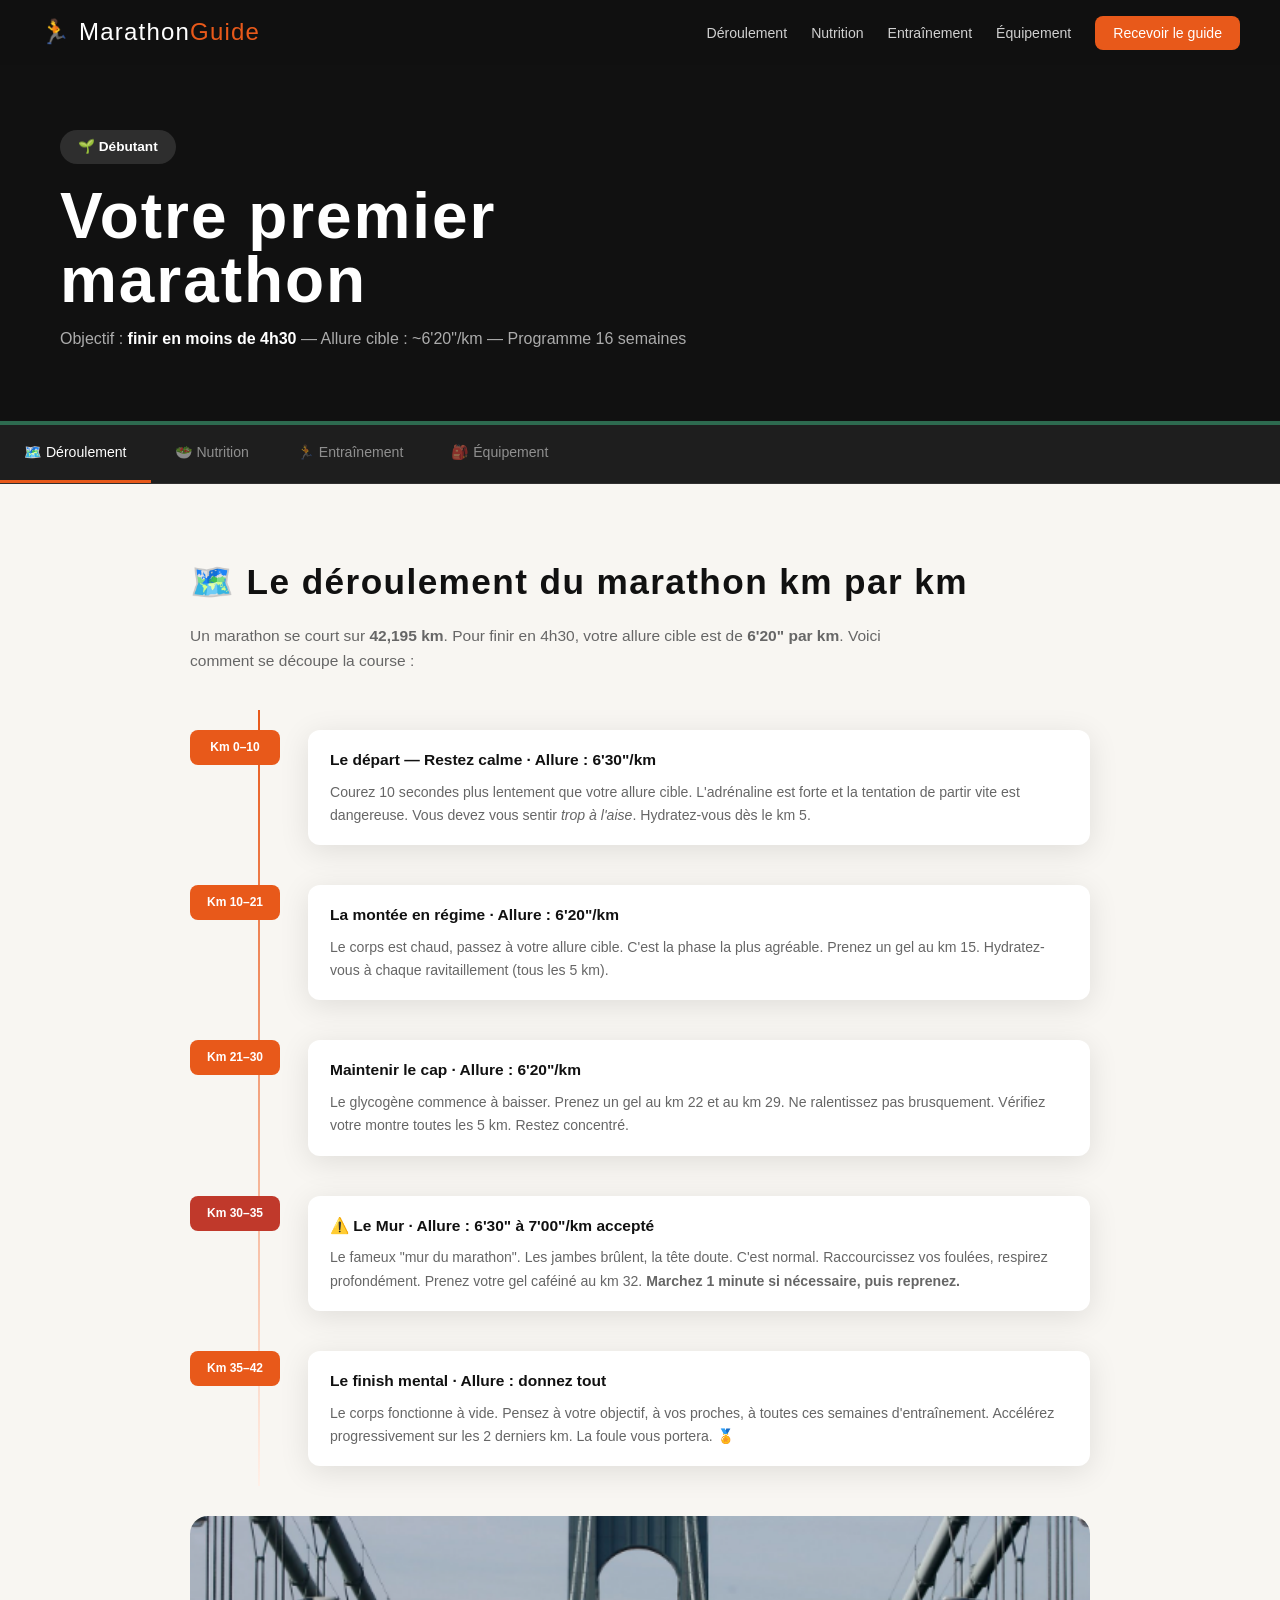
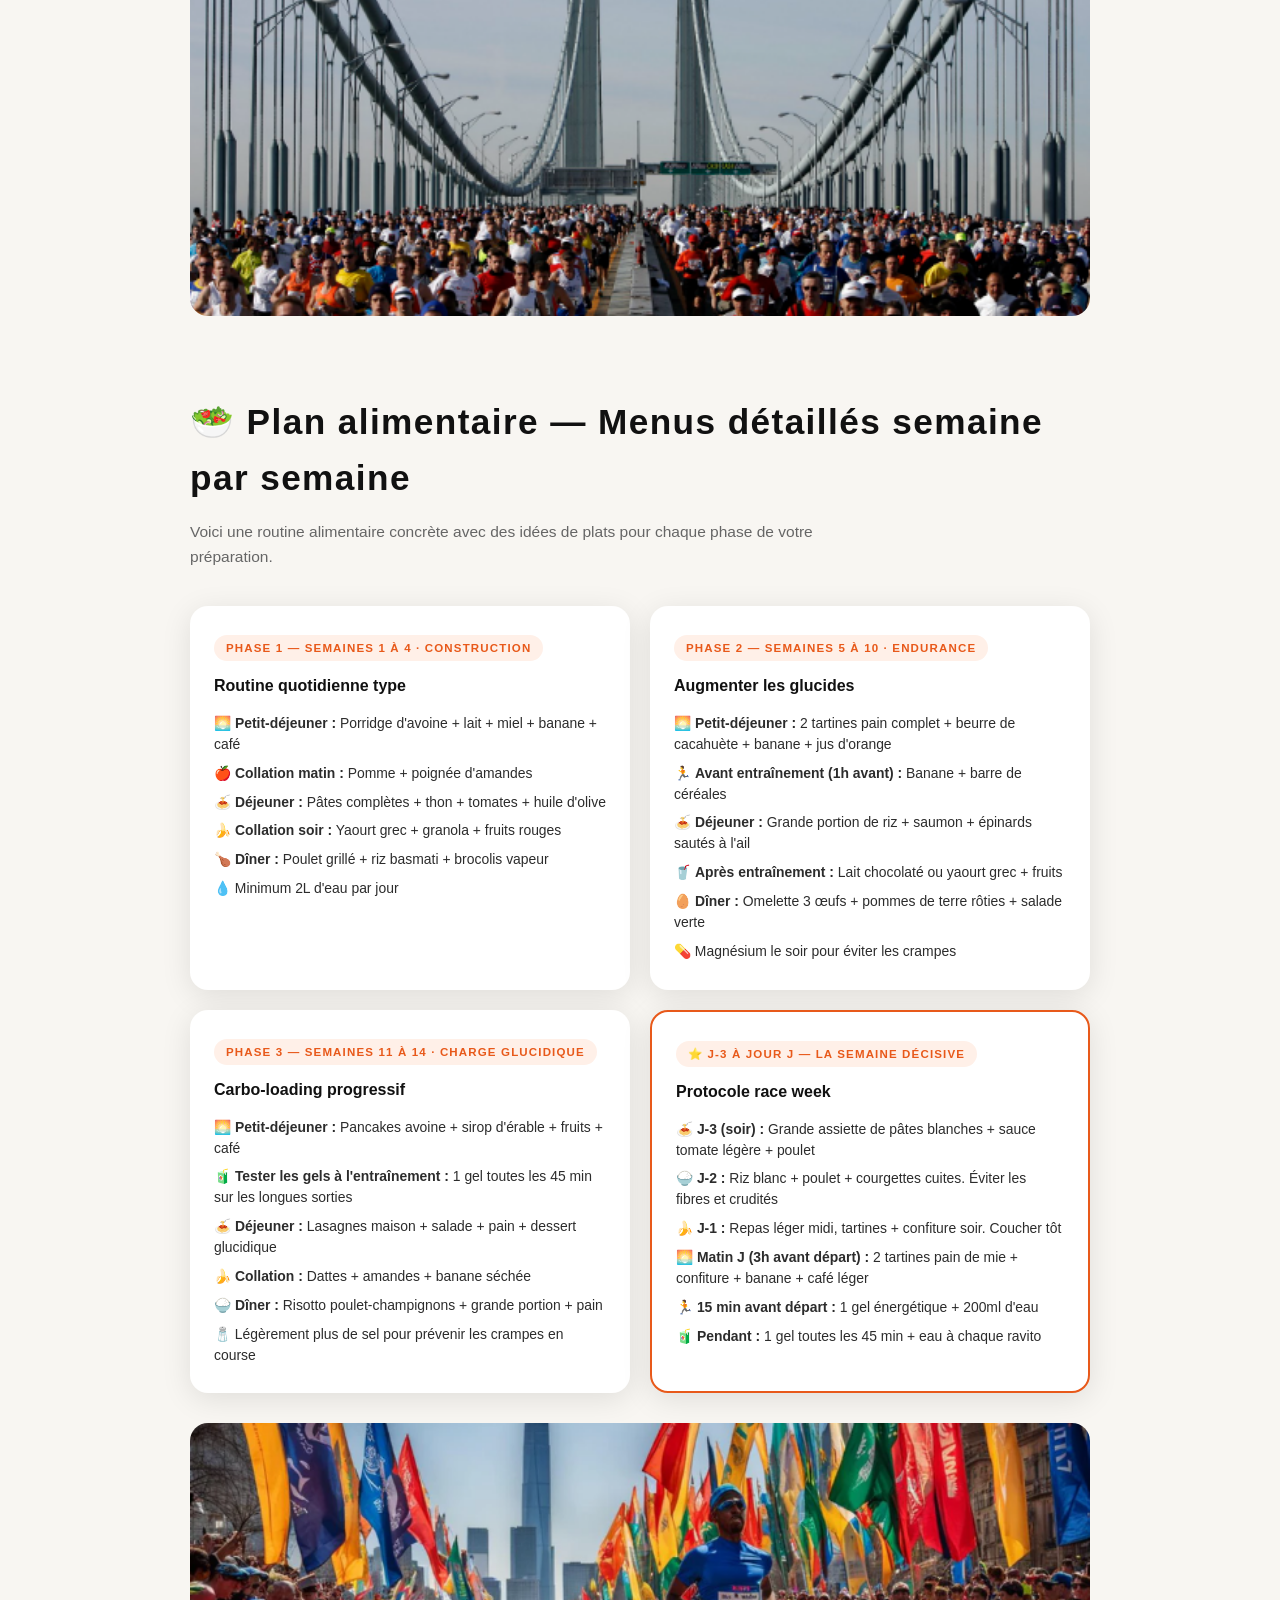
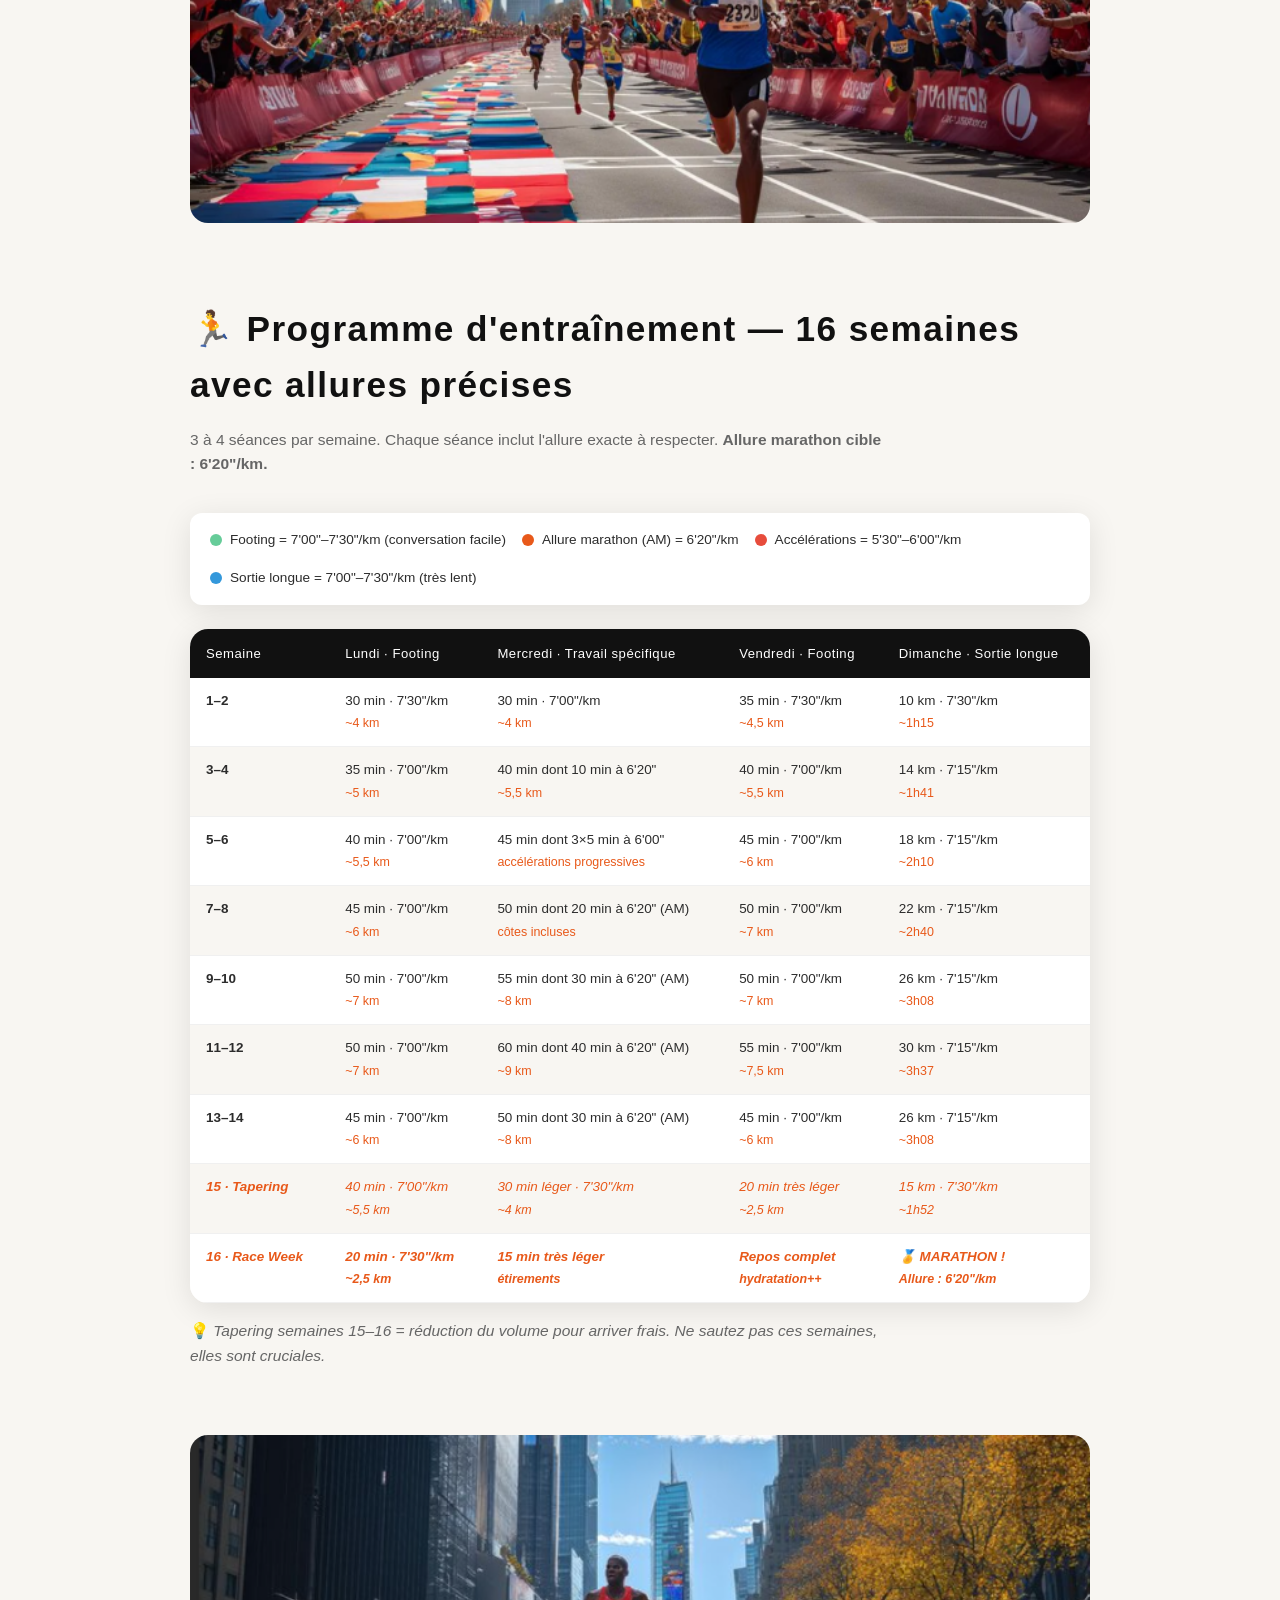
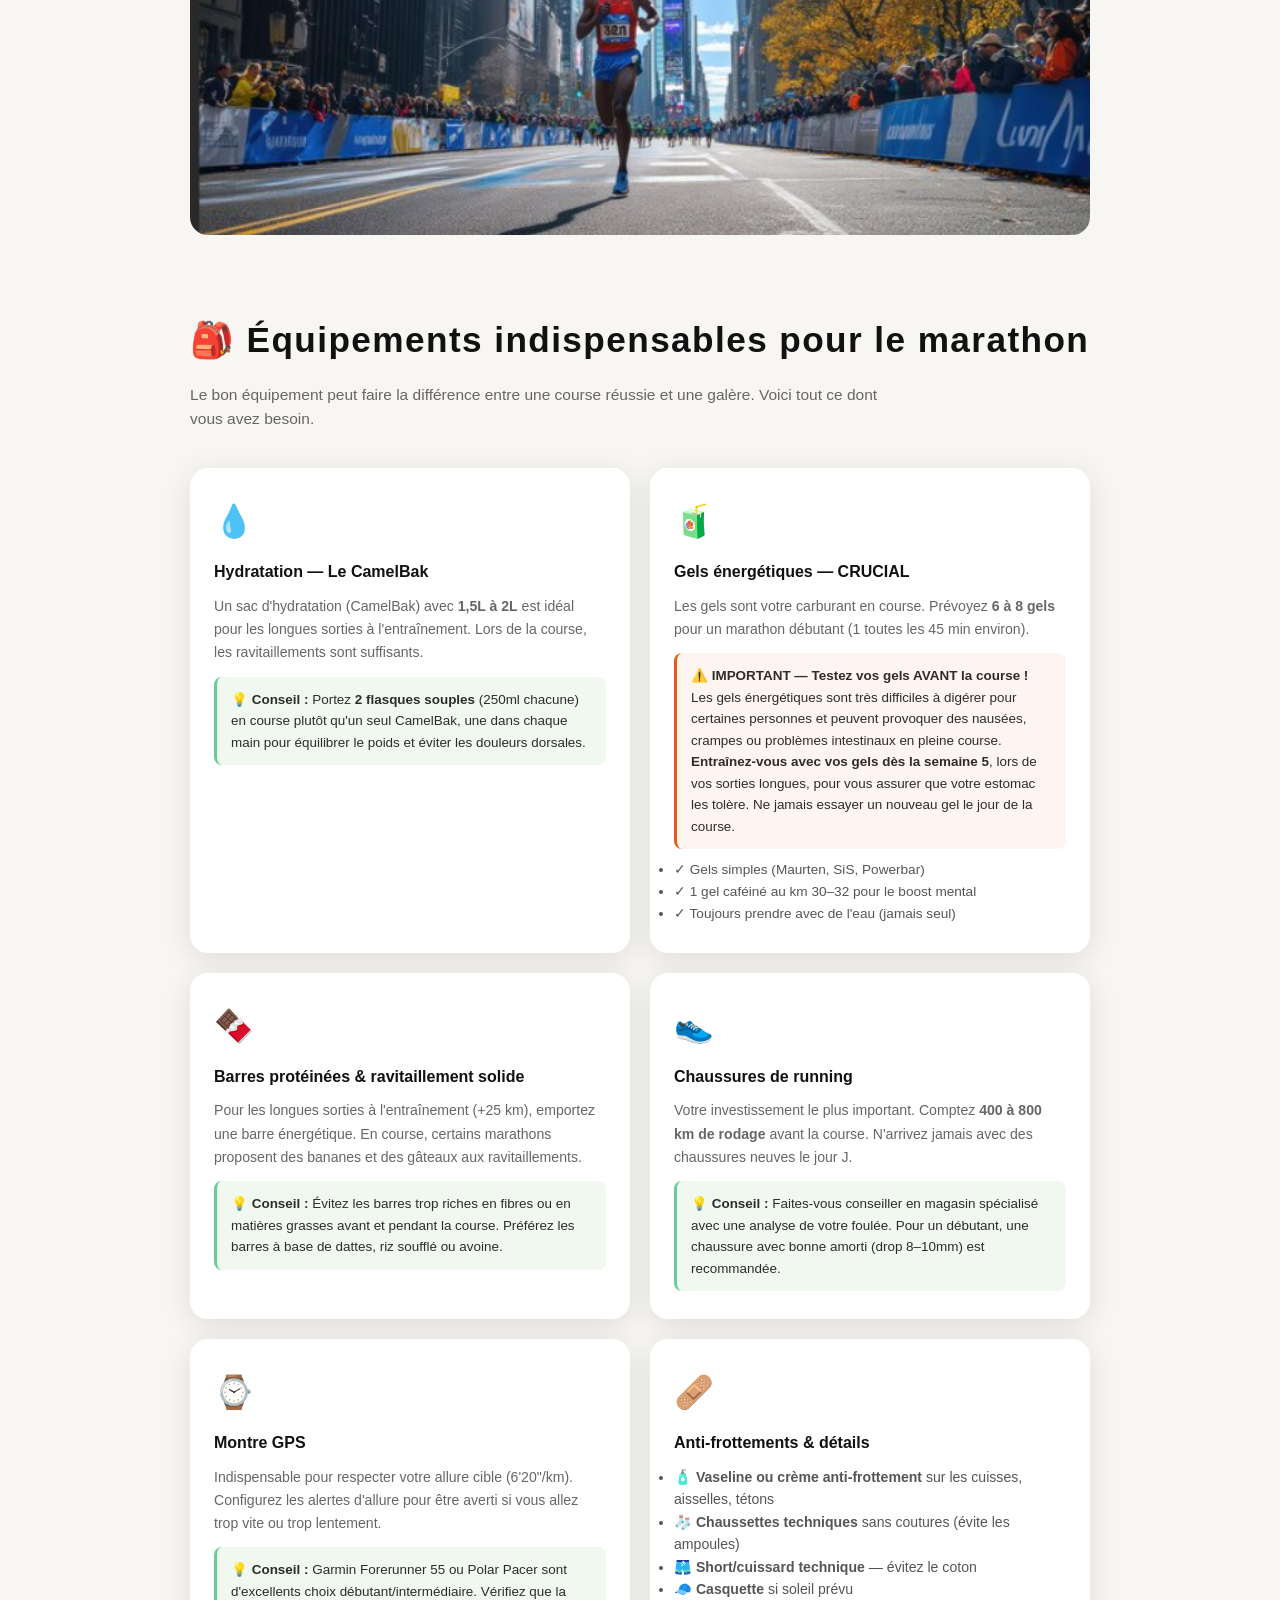
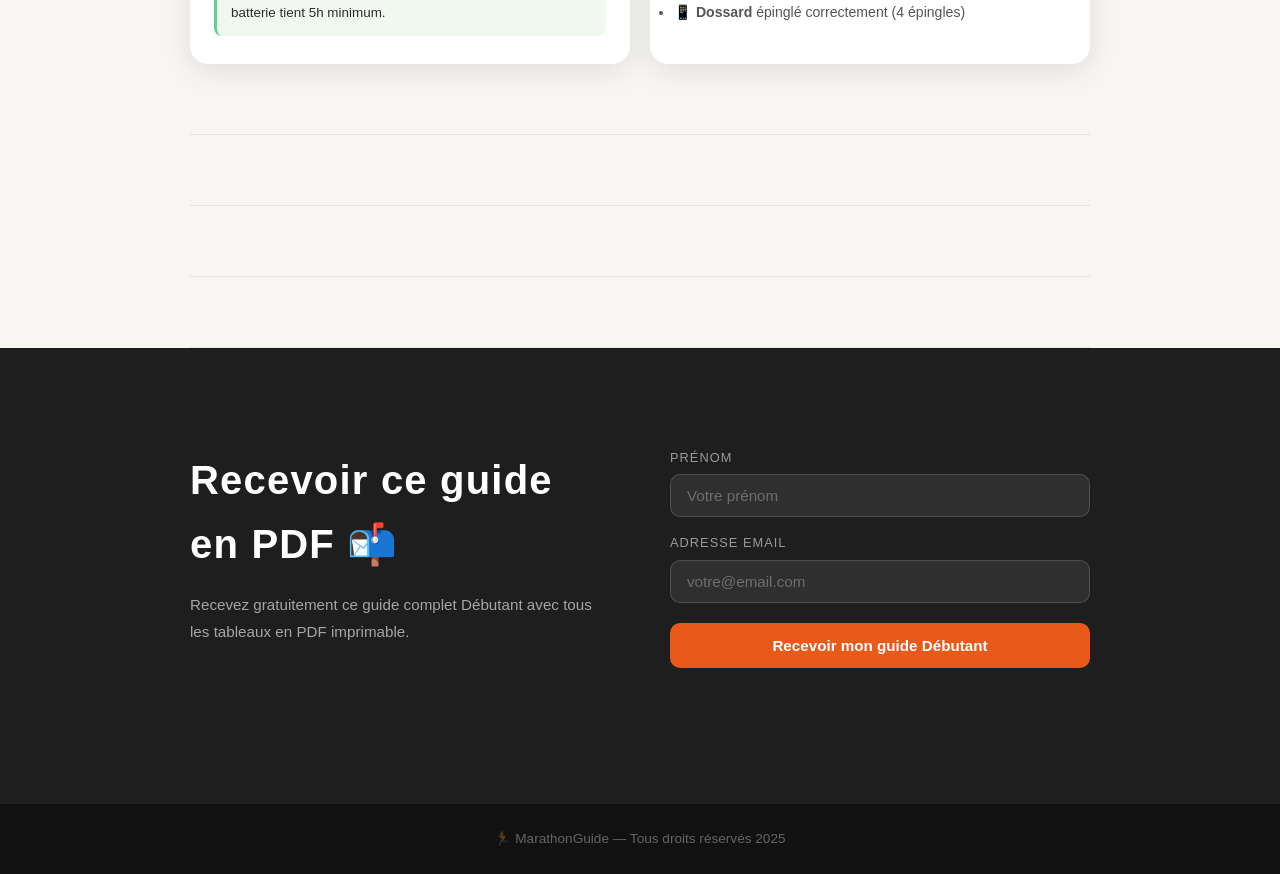
==== commit 591827c9: "Update debutant.html" ====
--- a/debutant.html
+++ b/debutant.html
@@ -83,7 +83,7 @@
       </div>
 
       <!-- Zone photo parcours -->
-   <img src="images/Debutant.png" alt="Course" style="width:100%; height:400px; object-fit:cover; border-radius:18px; margin-top:30px;">
+   <img src="Debutant.png" alt="Course" style="width:100%; height:400px; object-fit:cover; border-radius:18px; margin-top:30px;">
     <!-- ====== NUTRITION ====== -->
     <section class="content-block alt-block" id="nutrition">
       <h2>🥗 Plan alimentaire — Menus détaillés semaine par semaine</h2>
@@ -146,7 +146,7 @@
       </div>
 
       <!-- Zone photo nutrition -->
-    <img src="images/Debutant2.png" alt="Course" style="width:100%; height:400px; object-fit:cover; border-radius:18px; margin-top:30px;">
+    <img src="Debutant2.png" alt="Course" style="width:100%; height:400px; object-fit:cover; border-radius:18px; margin-top:30px;">
 
     <!-- ====== ENTRAÎNEMENT ====== -->
     <section class="content-block" id="entrainement">
@@ -241,7 +241,7 @@
       <p class="table-note">💡 <em>Tapering semaines 15–16 = réduction du volume pour arriver frais. Ne sautez pas ces semaines, elles sont cruciales.</em></p>
 
       <!-- Zone photo entraînement -->
-     <img src="images/Debutant3.png" alt="Course" style="width:100%; height:400px; object-fit:cover; border-radius:18px; margin-top:30px;">
+     <img src="Debutant3.png" alt="Course" style="width:100%; height:400px; object-fit:cover; border-radius:18px; margin-top:30px;">
 
     <!-- ====== ÉQUIPEMENT ====== -->
     <section class="content-block alt-block" id="equipement">
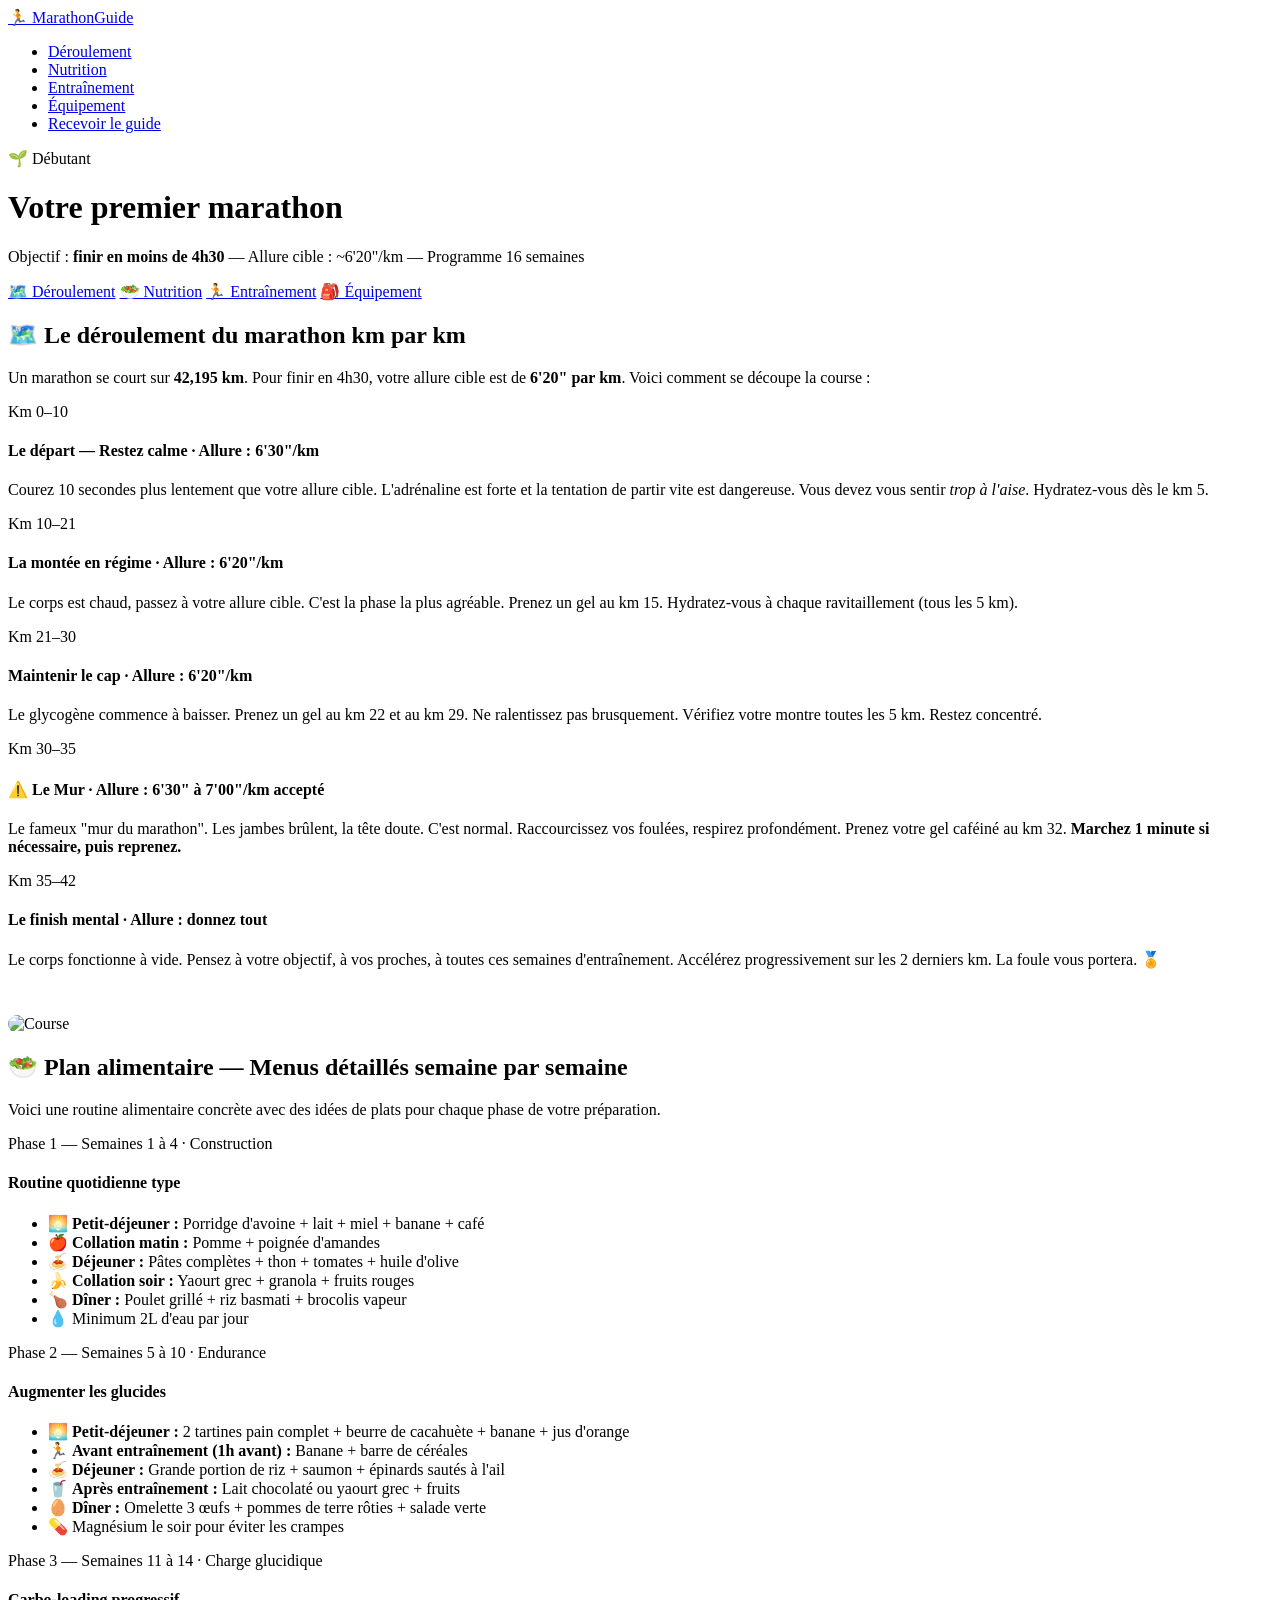
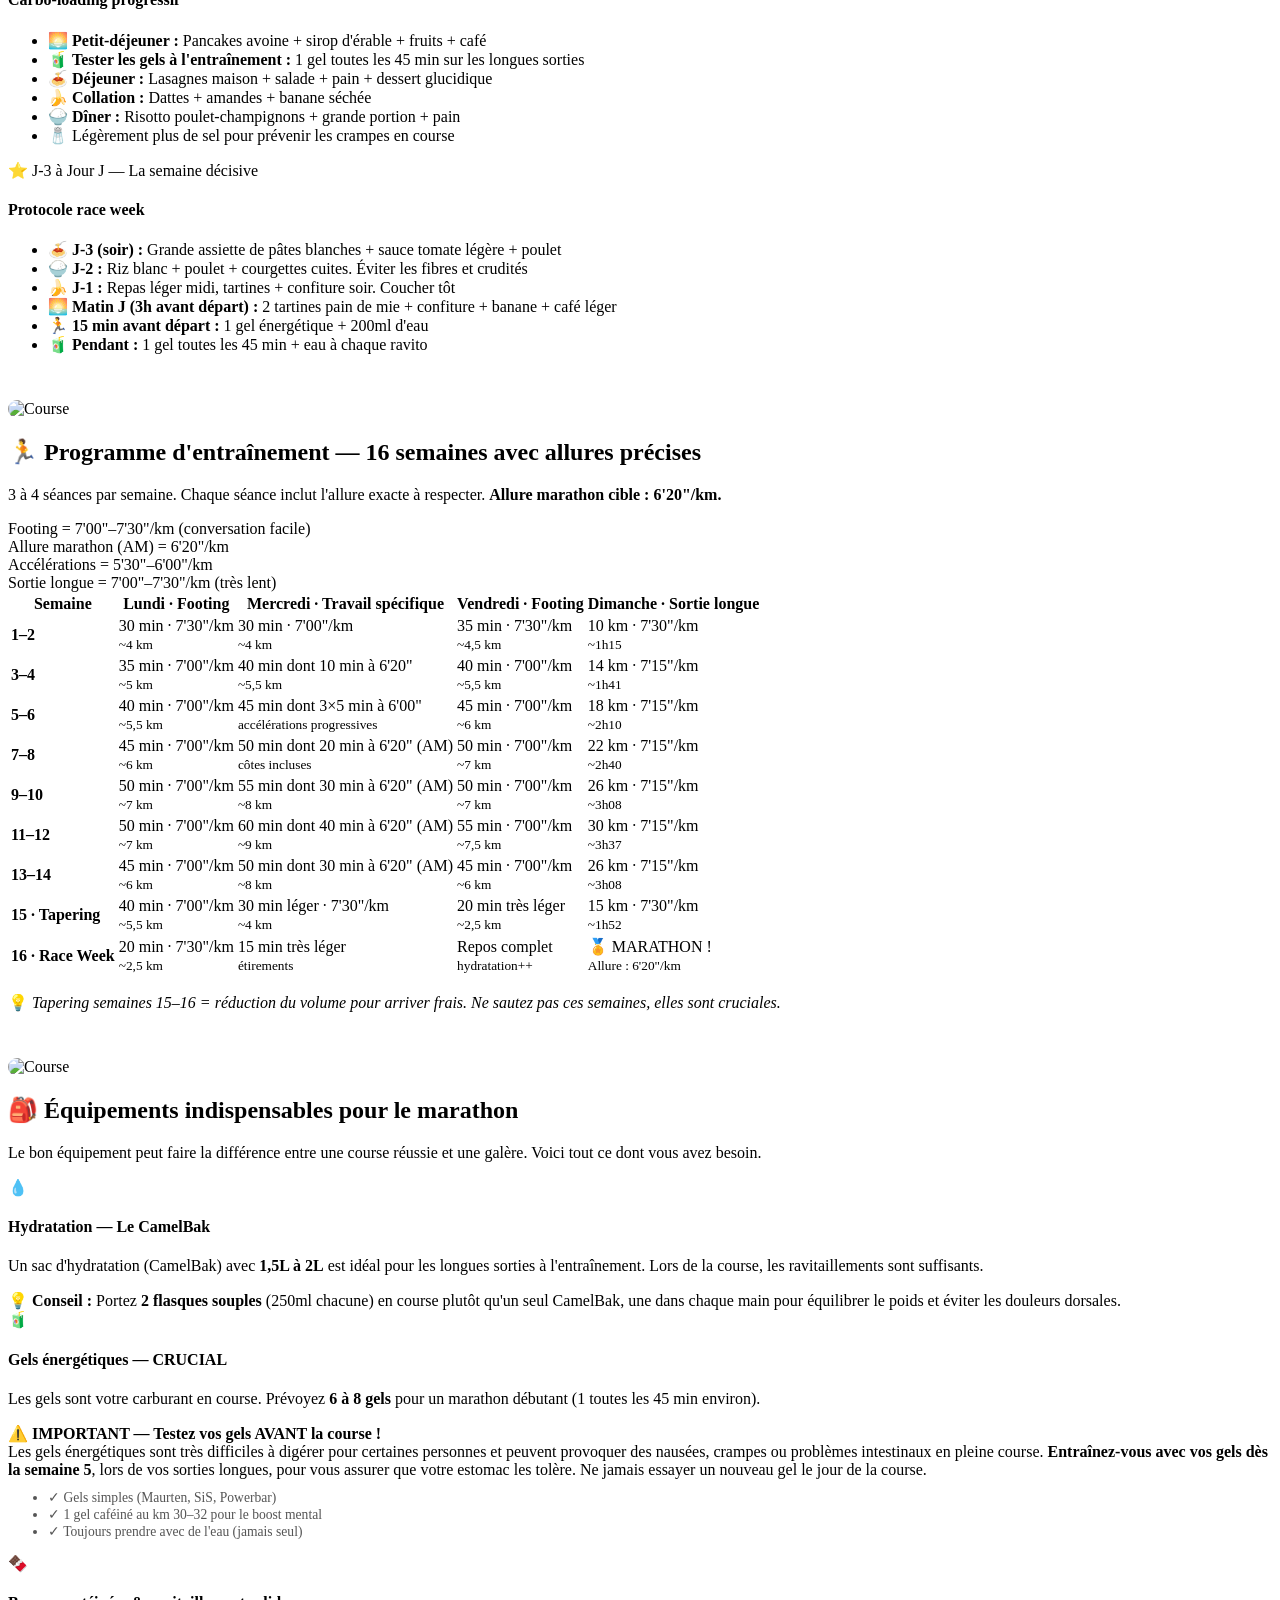
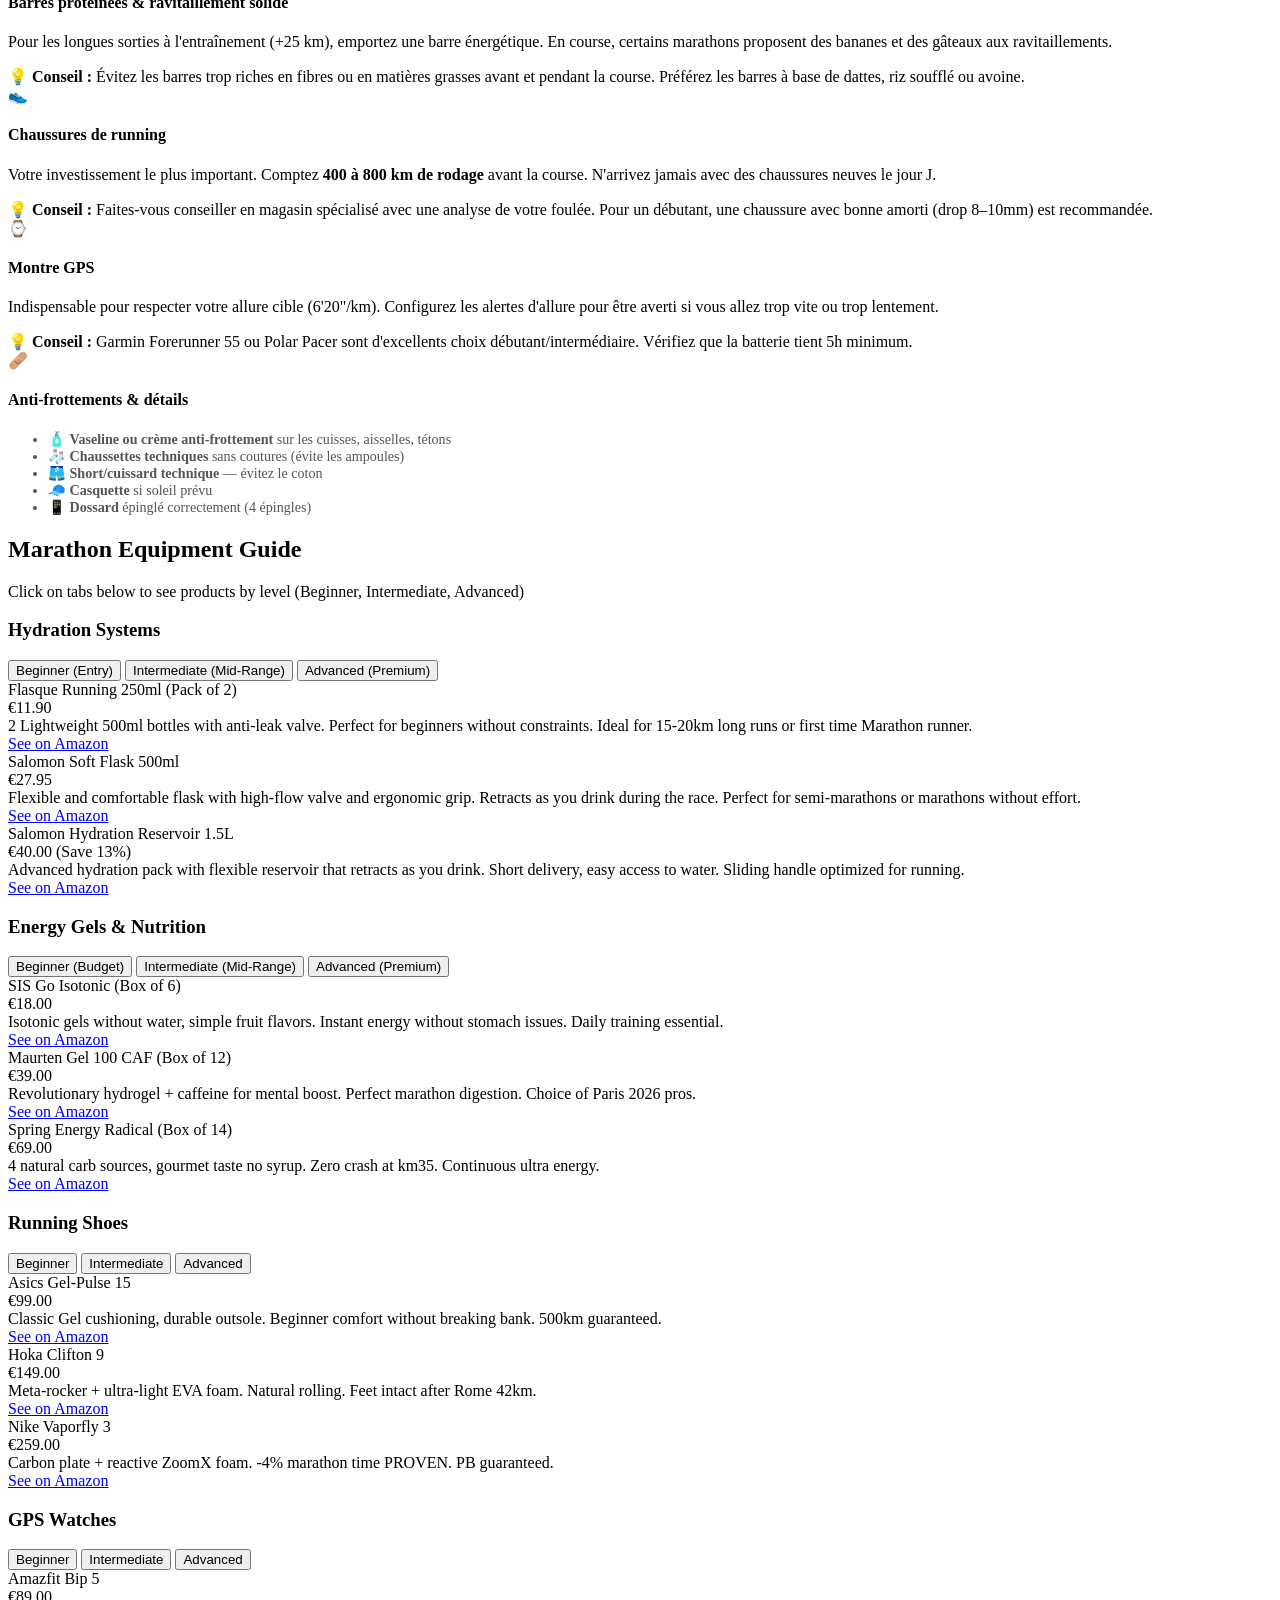
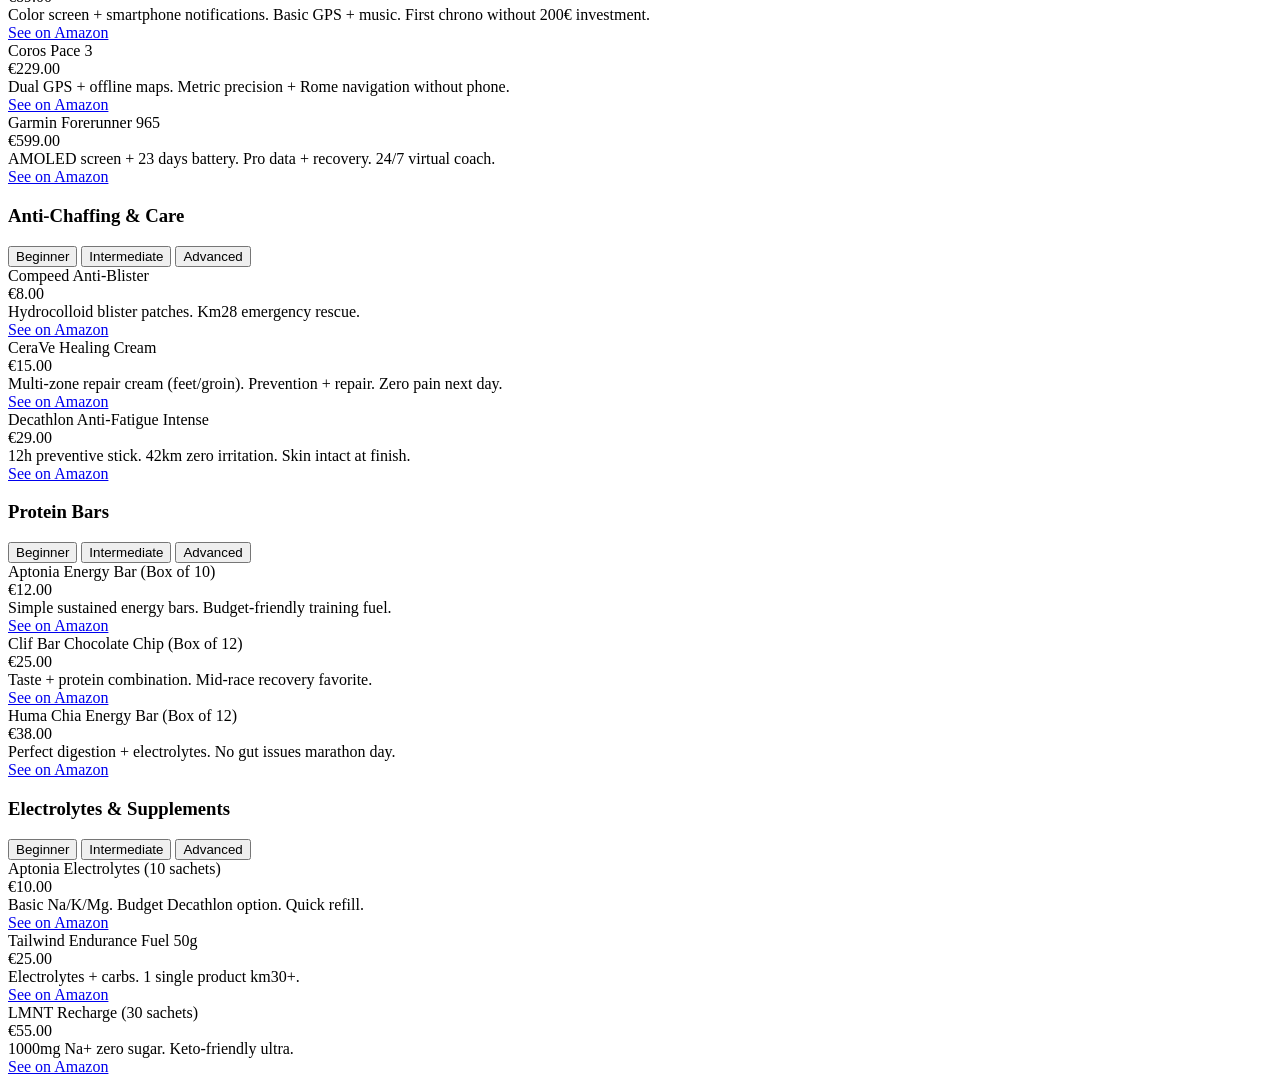
==== commit 12c1bd17: "Update debutant.html" ====
--- a/debutant.html
+++ b/debutant.html
@@ -6,7 +6,7 @@
   <title>Guide Débutant – MarathonGuide</title>
   <link rel="preconnect" href="https://fonts.googleapis.com">
   <link href="https://fonts.googleapis.com/css2?family=Bebas+Neue&family=Lora:ital,wght@0,400;0,600;1,400&family=DM+Sans:wght@300;400;500&display=swap" rel="stylesheet">
-  <link rel="stylesheet" href="style.css">
+  <link rel="stylesheet" href="css/style.css">
 </head>
 <body class="inner-page">
 
@@ -83,7 +83,7 @@
       </div>
 
       <!-- Zone photo parcours -->
-   <img src="Debutant.png" alt="Course" style="width:100%; height:400px; object-fit:cover; border-radius:18px; margin-top:30px;">
+   <img src="images/Debutant.png" alt="Course" style="width:100%; height:400px; object-fit:cover; border-radius:18px; margin-top:30px;">
     <!-- ====== NUTRITION ====== -->
     <section class="content-block alt-block" id="nutrition">
       <h2>🥗 Plan alimentaire — Menus détaillés semaine par semaine</h2>
@@ -146,7 +146,7 @@
       </div>
 
       <!-- Zone photo nutrition -->
-    <img src="Debutant2.png" alt="Course" style="width:100%; height:400px; object-fit:cover; border-radius:18px; margin-top:30px;">
+    <img src="images/Debutant2.png" alt="Course" style="width:100%; height:400px; object-fit:cover; border-radius:18px; margin-top:30px;">
 
     <!-- ====== ENTRAÎNEMENT ====== -->
     <section class="content-block" id="entrainement">
@@ -241,7 +241,7 @@
       <p class="table-note">💡 <em>Tapering semaines 15–16 = réduction du volume pour arriver frais. Ne sautez pas ces semaines, elles sont cruciales.</em></p>
 
       <!-- Zone photo entraînement -->
-     <img src="Debutant3.png" alt="Course" style="width:100%; height:400px; object-fit:cover; border-radius:18px; margin-top:30px;">
+     <img src="images/Debutant3.png" alt="Course" style="width:100%; height:400px; object-fit:cover; border-radius:18px; margin-top:30px;">
 
     <!-- ====== ÉQUIPEMENT ====== -->
     <section class="content-block alt-block" id="equipement">
@@ -312,45 +312,320 @@
             <li>📱 <strong>Dossard</strong> épinglé correctement (4 épingles)</li>
           </ul>
         </div>
-
-      </div>
-    </section>
-
-  </main>
-
-  <section class="contact" id="contact">
-    <div class="contact-inner">
-      <div class="contact-text">
-        <h2>Recevoir ce guide en PDF 📬</h2>
-        <p>Recevez gratuitement ce guide complet Débutant avec tous les tableaux en PDF imprimable.</p>
-      </div>
-      <form class="contact-form" onsubmit="handleSubmit(event)">
-        <div class="form-group">
-          <label>Prénom</label>
-          <input type="text" id="prenom" placeholder="Votre prénom" required>
-        </div>
-        <div class="form-group">
-          <label>Adresse email</label>
-          <input type="email" id="email" placeholder="votre@email.com" required>
-        </div>
-        <button type="submit" class="btn-submit">Recevoir mon guide Débutant</button>
-        <p class="form-note" id="form-msg"></p>
-      </form>
+   <!-- EQUIPMENT SECTION -->
+  <section class="equipment-section" id="equipment">
+    <div class="equipment-container">
+      <div class="section-header">
+        <h2>Marathon Equipment Guide</h2>
+        <p>Click on tabs below to see products by level (Beginner, Intermediate, Advanced)</p>
+      </div>
+
+      <!-- HYDRATION -->
+      <div class="equipment-category">
+        <h3 class="category-title">Hydration Systems</h3>
+        
+        <div class="tabs-wrapper">
+          <div class="tabs-buttons">
+            <button class="tab-btn active" onclick="switchTab(event, 'hydration-beginner')">Beginner (Entry)</button>
+            <button class="tab-btn" onclick="switchTab(event, 'hydration-intermediate')">Intermediate (Mid-Range)</button>
+            <button class="tab-btn" onclick="switchTab(event, 'hydration-advanced')">Advanced (Premium)</button>
+          </div>
+
+          <div id="hydration-beginner" class="tab-content active">
+            <div class="product-card">
+              <div class="product-name">Flasque Running 250ml (Pack of 2)</div>
+              <div class="product-price">€11.90</div>
+              <div class="product-desc">2 Lightweight 500ml bottles with anti-leak valve. Perfect for beginners without constraints. Ideal for 15-20km long runs or first time Marathon runner.</div>
+              <a href="#" class="amazon-btn" rel="nofollow">See on Amazon</a>
+            </div>
+          </div>
+
+          <div id="hydration-intermediate" class="tab-content">
+            <div class="product-card">
+              <div class="product-name">Salomon Soft Flask 500ml</div>
+              <div class="product-price">€27.95</div>
+              <div class="product-desc">Flexible and comfortable flask with high-flow valve and ergonomic grip. Retracts as you drink during the race. Perfect for semi-marathons or marathons without effort.</div>
+              <a href="#" class="amazon-btn" rel="nofollow">See on Amazon</a>
+            </div>
+          </div>
+
+          <div id="hydration-advanced" class="tab-content">
+            <div class="product-card">
+              <div class="product-name">Salomon Hydration Reservoir 1.5L</div>
+              <div class="product-price">€40.00 (Save 13%)</div>
+              <div class="product-desc">Advanced hydration pack with flexible reservoir that retracts as you drink. Short delivery, easy access to water. Sliding handle optimized for running.</div>
+              <a href="#" class="amazon-btn" rel="nofollow">See on Amazon</a>
+            </div>
+          </div>
+        </div>
+      </div>
+
+      <!-- ENERGY GELS -->
+      <div class="equipment-category">
+        <h3 class="category-title">Energy Gels & Nutrition</h3>
+        
+        <div class="tabs-wrapper">
+          <div class="tabs-buttons">
+            <button class="tab-btn active" onclick="switchTab(event, 'gels-beginner')">Beginner (Budget)</button>
+            <button class="tab-btn" onclick="switchTab(event, 'gels-intermediate')">Intermediate (Mid-Range)</button>
+            <button class="tab-btn" onclick="switchTab(event, 'gels-advanced')">Advanced (Premium)</button>
+          </div>
+
+          <div id="gels-beginner" class="tab-content active">
+            <div class="product-card">
+              <div class="product-name">SIS Go Isotonic (Box of 6)</div>
+              <div class="product-price">€18.00</div>
+              <div class="product-desc">Isotonic gels without water, simple fruit flavors. Instant energy without stomach issues. Daily training essential.</div>
+              <a href="#" class="amazon-btn" rel="nofollow">See on Amazon</a>
+            </div>
+          </div>
+
+          <div id="gels-intermediate" class="tab-content">
+            <div class="product-card">
+              <div class="product-name">Maurten Gel 100 CAF (Box of 12)</div>
+              <div class="product-price">€39.00</div>
+              <div class="product-desc">Revolutionary hydrogel + caffeine for mental boost. Perfect marathon digestion. Choice of Paris 2026 pros.</div>
+              <a href="#" class="amazon-btn" rel="nofollow">See on Amazon</a>
+            </div>
+          </div>
+
+          <div id="gels-advanced" class="tab-content">
+            <div class="product-card">
+              <div class="product-name">Spring Energy Radical (Box of 14)</div>
+              <div class="product-price">€69.00</div>
+              <div class="product-desc">4 natural carb sources, gourmet taste no syrup. Zero crash at km35. Continuous ultra energy.</div>
+              <a href="#" class="amazon-btn" rel="nofollow">See on Amazon</a>
+            </div>
+          </div>
+        </div>
+      </div>
+
+      <!-- RUNNING SHOES -->
+      <div class="equipment-category">
+        <h3 class="category-title">Running Shoes</h3>
+        
+        <div class="tabs-wrapper">
+          <div class="tabs-buttons">
+            <button class="tab-btn active" onclick="switchTab(event, 'shoes-beginner')">Beginner</button>
+            <button class="tab-btn" onclick="switchTab(event, 'shoes-intermediate')">Intermediate</button>
+            <button class="tab-btn" onclick="switchTab(event, 'shoes-advanced')">Advanced</button>
+          </div>
+
+          <div id="shoes-beginner" class="tab-content active">
+            <div class="product-card">
+              <div class="product-name">Asics Gel-Pulse 15</div>
+              <div class="product-price">€99.00</div>
+              <div class="product-desc">Classic Gel cushioning, durable outsole. Beginner comfort without breaking bank. 500km guaranteed.</div>
+              <a href="#" class="amazon-btn" rel="nofollow">See on Amazon</a>
+            </div>
+          </div>
+
+          <div id="shoes-intermediate" class="tab-content">
+            <div class="product-card">
+              <div class="product-name">Hoka Clifton 9</div>
+              <div class="product-price">€149.00</div>
+              <div class="product-desc">Meta-rocker + ultra-light EVA foam. Natural rolling. Feet intact after Rome 42km.</div>
+              <a href="#" class="amazon-btn" rel="nofollow">See on Amazon</a>
+            </div>
+          </div>
+
+          <div id="shoes-advanced" class="tab-content">
+            <div class="product-card">
+              <div class="product-name">Nike Vaporfly 3</div>
+              <div class="product-price">€259.00</div>
+              <div class="product-desc">Carbon plate + reactive ZoomX foam. -4% marathon time PROVEN. PB guaranteed.</div>
+              <a href="#" class="amazon-btn" rel="nofollow">See on Amazon</a>
+            </div>
+          </div>
+        </div>
+      </div>
+
+      <!-- GPS WATCHES -->
+      <div class="equipment-category">
+        <h3 class="category-title">GPS Watches</h3>
+        
+        <div class="tabs-wrapper">
+          <div class="tabs-buttons">
+            <button class="tab-btn active" onclick="switchTab(event, 'watch-beginner')">Beginner</button>
+            <button class="tab-btn" onclick="switchTab(event, 'watch-intermediate')">Intermediate</button>
+            <button class="tab-btn" onclick="switchTab(event, 'watch-advanced')">Advanced</button>
+          </div>
+
+          <div id="watch-beginner" class="tab-content active">
+            <div class="product-card">
+              <div class="product-name">Amazfit Bip 5</div>
+              <div class="product-price">€89.00</div>
+              <div class="product-desc">Color screen + smartphone notifications. Basic GPS + music. First chrono without 200€ investment.</div>
+              <a href="#" class="amazon-btn" rel="nofollow">See on Amazon</a>
+            </div>
+          </div>
+
+          <div id="watch-intermediate" class="tab-content">
+            <div class="product-card">
+              <div class="product-name">Coros Pace 3</div>
+              <div class="product-price">€229.00</div>
+              <div class="product-desc">Dual GPS + offline maps. Metric precision + Rome navigation without phone.</div>
+              <a href="#" class="amazon-btn" rel="nofollow">See on Amazon</a>
+            </div>
+          </div>
+
+          <div id="watch-advanced" class="tab-content">
+            <div class="product-card">
+              <div class="product-name">Garmin Forerunner 965</div>
+              <div class="product-price">€599.00</div>
+              <div class="product-desc">AMOLED screen + 23 days battery. Pro data + recovery. 24/7 virtual coach.</div>
+              <a href="#" class="amazon-btn" rel="nofollow">See on Amazon</a>
+            </div>
+          </div>
+        </div>
+      </div>
+
+      <!-- ANTI-CHAFFING -->
+      <div class="equipment-category">
+        <h3 class="category-title">Anti-Chaffing & Care</h3>
+        
+        <div class="tabs-wrapper">
+          <div class="tabs-buttons">
+            <button class="tab-btn active" onclick="switchTab(event, 'care-beginner')">Beginner</button>
+            <button class="tab-btn" onclick="switchTab(event, 'care-intermediate')">Intermediate</button>
+            <button class="tab-btn" onclick="switchTab(event, 'care-advanced')">Advanced</button>
+          </div>
+
+          <div id="care-beginner" class="tab-content active">
+            <div class="product-card">
+              <div class="product-name">Compeed Anti-Blister</div>
+              <div class="product-price">€8.00</div>
+              <div class="product-desc">Hydrocolloid blister patches. Km28 emergency rescue.</div>
+              <a href="#" class="amazon-btn" rel="nofollow">See on Amazon</a>
+            </div>
+          </div>
+
+          <div id="care-intermediate" class="tab-content">
+            <div class="product-card">
+              <div class="product-name">CeraVe Healing Cream</div>
+              <div class="product-price">€15.00</div>
+              <div class="product-desc">Multi-zone repair cream (feet/groin). Prevention + repair. Zero pain next day.</div>
+              <a href="#" class="amazon-btn" rel="nofollow">See on Amazon</a>
+            </div>
+          </div>
+
+          <div id="care-advanced" class="tab-content">
+            <div class="product-card">
+              <div class="product-name">Decathlon Anti-Fatigue Intense</div>
+              <div class="product-price">€29.00</div>
+              <div class="product-desc">12h preventive stick. 42km zero irritation. Skin intact at finish.</div>
+              <a href="#" class="amazon-btn" rel="nofollow">See on Amazon</a>
+            </div>
+          </div>
+        </div>
+      </div>
+
+      <!-- PROTEIN BARS -->
+      <div class="equipment-category">
+        <h3 class="category-title">Protein Bars</h3>
+        
+        <div class="tabs-wrapper">
+          <div class="tabs-buttons">
+            <button class="tab-btn active" onclick="switchTab(event, 'bars-beginner')">Beginner</button>
+            <button class="tab-btn" onclick="switchTab(event, 'bars-intermediate')">Intermediate</button>
+            <button class="tab-btn" onclick="switchTab(event, 'bars-advanced')">Advanced</button>
+          </div>
+
+          <div id="bars-beginner" class="tab-content active">
+            <div class="product-card">
+              <div class="product-name">Aptonia Energy Bar (Box of 10)</div>
+              <div class="product-price">€12.00</div>
+              <div class="product-desc">Simple sustained energy bars. Budget-friendly training fuel.</div>
+              <a href="#" class="amazon-btn" rel="nofollow">See on Amazon</a>
+            </div>
+          </div>
+
+          <div id="bars-intermediate" class="tab-content">
+            <div class="product-card">
+              <div class="product-name">Clif Bar Chocolate Chip (Box of 12)</div>
+              <div class="product-price">€25.00</div>
+              <div class="product-desc">Taste + protein combination. Mid-race recovery favorite.</div>
+              <a href="#" class="amazon-btn" rel="nofollow">See on Amazon</a>
+            </div>
+          </div>
+
+          <div id="bars-advanced" class="tab-content">
+            <div class="product-card">
+              <div class="product-name">Huma Chia Energy Bar (Box of 12)</div>
+              <div class="product-price">€38.00</div>
+              <div class="product-desc">Perfect digestion + electrolytes. No gut issues marathon day.</div>
+              <a href="#" class="amazon-btn" rel="nofollow">See on Amazon</a>
+            </div>
+          </div>
+        </div>
+      </div>
+
+      <!-- ELECTROLYTES -->
+      <div class="equipment-category">
+        <h3 class="category-title">Electrolytes & Supplements</h3>
+        
+        <div class="tabs-wrapper">
+          <div class="tabs-buttons">
+            <button class="tab-btn active" onclick="switchTab(event, 'elec-beginner')">Beginner</button>
+            <button class="tab-btn" onclick="switchTab(event, 'elec-intermediate')">Intermediate</button>
+            <button class="tab-btn" onclick="switchTab(event, 'elec-advanced')">Advanced</button>
+          </div>
+
+          <div id="elec-beginner" class="tab-content active">
+            <div class="product-card">
+              <div class="product-name">Aptonia Electrolytes (10 sachets)</div>
+              <div class="product-price">€10.00</div>
+              <div class="product-desc">Basic Na/K/Mg. Budget Decathlon option. Quick refill.</div>
+              <a href="#" class="amazon-btn" rel="nofollow">See on Amazon</a>
+            </div>
+          </div>
+
+          <div id="elec-intermediate" class="tab-content">
+            <div class="product-card">
+              <div class="product-name">Tailwind Endurance Fuel 50g</div>
+              <div class="product-price">€25.00</div>
+              <div class="product-desc">Electrolytes + carbs. 1 single product km30+.</div>
+              <a href="#" class="amazon-btn" rel="nofollow">See on Amazon</a>
+            </div>
+          </div>
+
+          <div id="elec-advanced" class="tab-content">
+            <div class="product-card">
+              <div class="product-name">LMNT Recharge (30 sachets)</div>
+              <div class="product-price">€55.00</div>
+              <div class="product-desc">1000mg Na+ zero sugar. Keto-friendly ultra.</div>
+              <a href="#" class="amazon-btn" rel="nofollow">See on Amazon</a>
+            </div>
+          </div>
+        </div>
+      </div>
+
     </div>
   </section>
-
-  <footer class="footer">
-    <p>🏃 MarathonGuide — Tous droits réservés 2025</p>
-  </footer>
-
   <script>
-    function handleSubmit(e) {
+  
+    function switchTab(e, tabId) {
       e.preventDefault();
-      const prenom = document.getElementById('prenom').value;
-      const msg = document.getElementById('form-msg');
-      msg.textContent = `Merci ${prenom} ! Votre guide Débutant arrive dans votre boîte mail. 🎉`;
-      msg.style.color = '#e8f5e9';
-      e.target.reset();
+      const btn = e.target;
+      const category = btn.closest('.tabs-buttons').parentElement;
+      
+      // Désactiver tous les tabs
+      category.querySelectorAll('.tab-content').forEach(content => {
+        content.classList.remove('active');
+      });
+      
+      category.querySelectorAll('.tab-btn').forEach(button => {
+        button.classList.remove('active');
+      });
+      
+      // Activer le tab sélectionné
+      document.getElementById(tabId).classList.add('active');
+      btn.classList.add('active');
+    }
+
+    function goToLevel(level) {
+      document.getElementById('niveau').value = level;
+      document.getElementById('contact').scrollIntoView({ behavior: 'smooth' });
     }
   </script>
 </body>
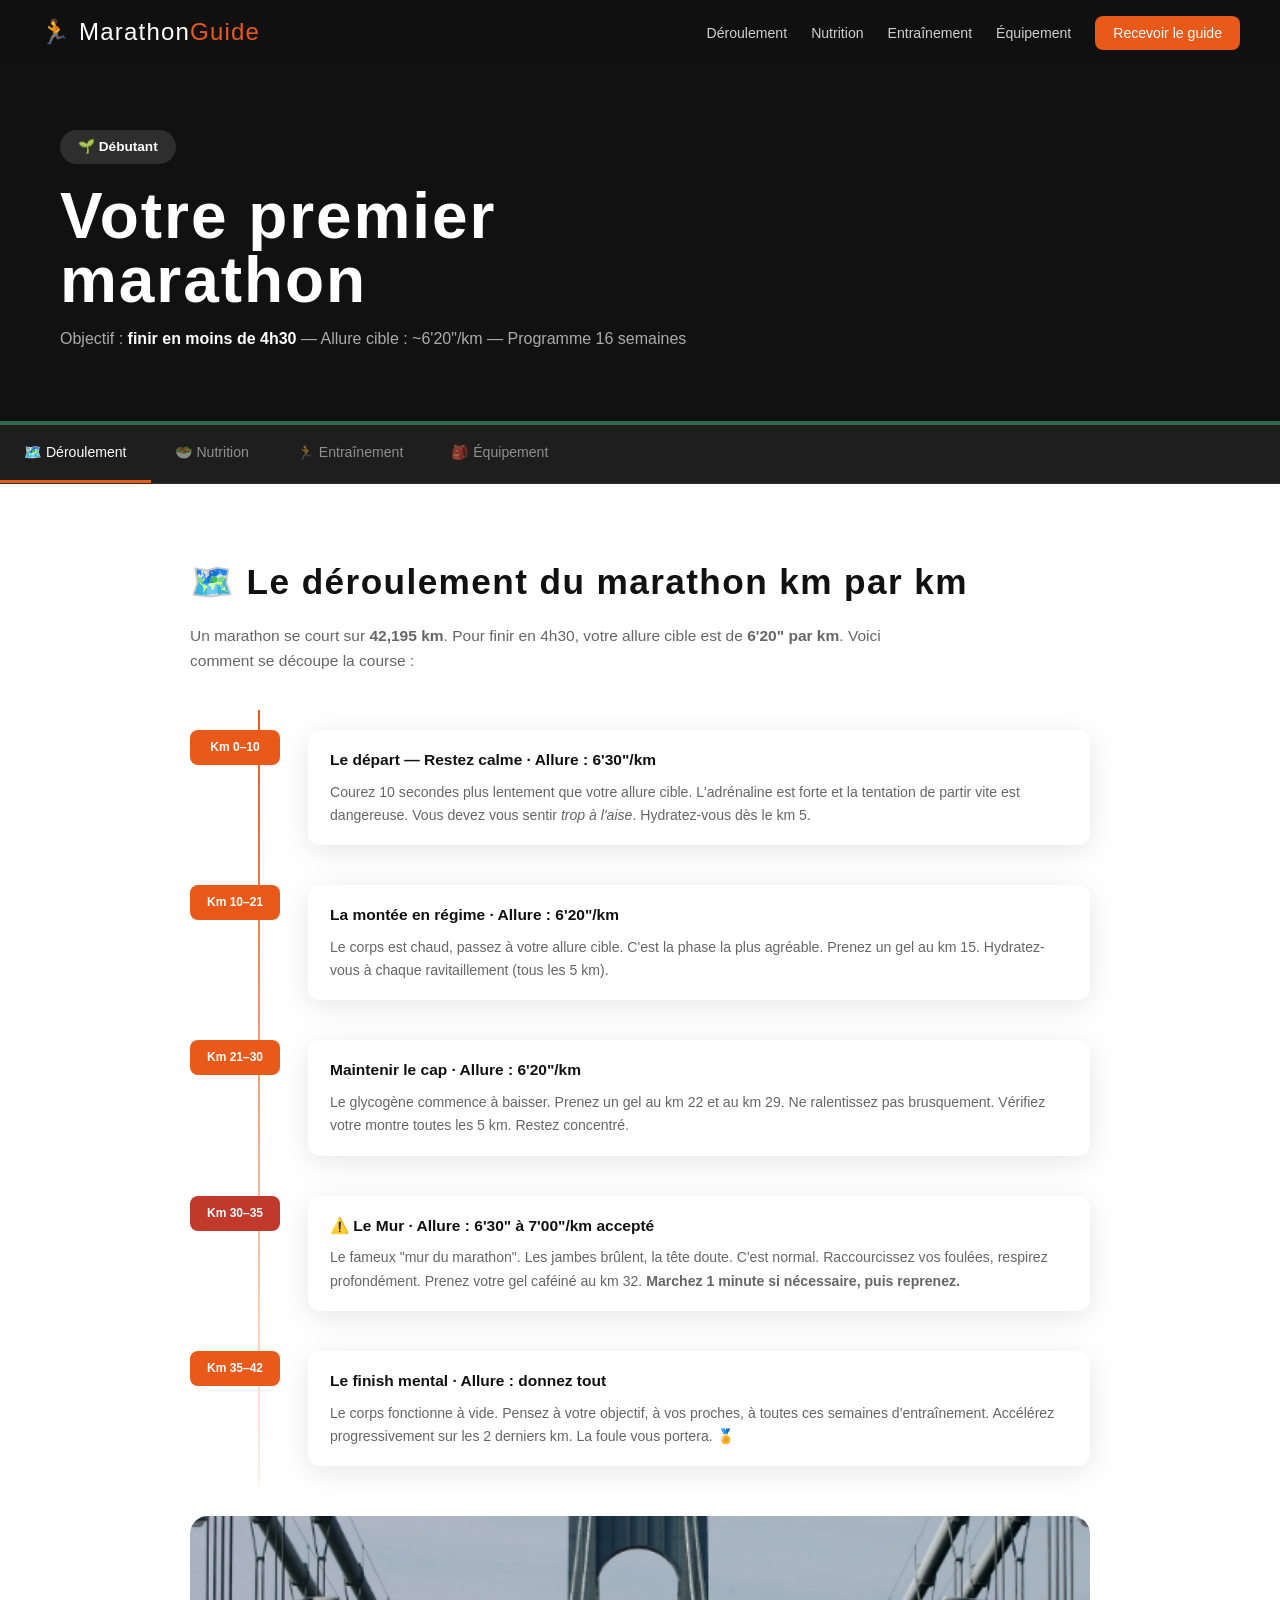
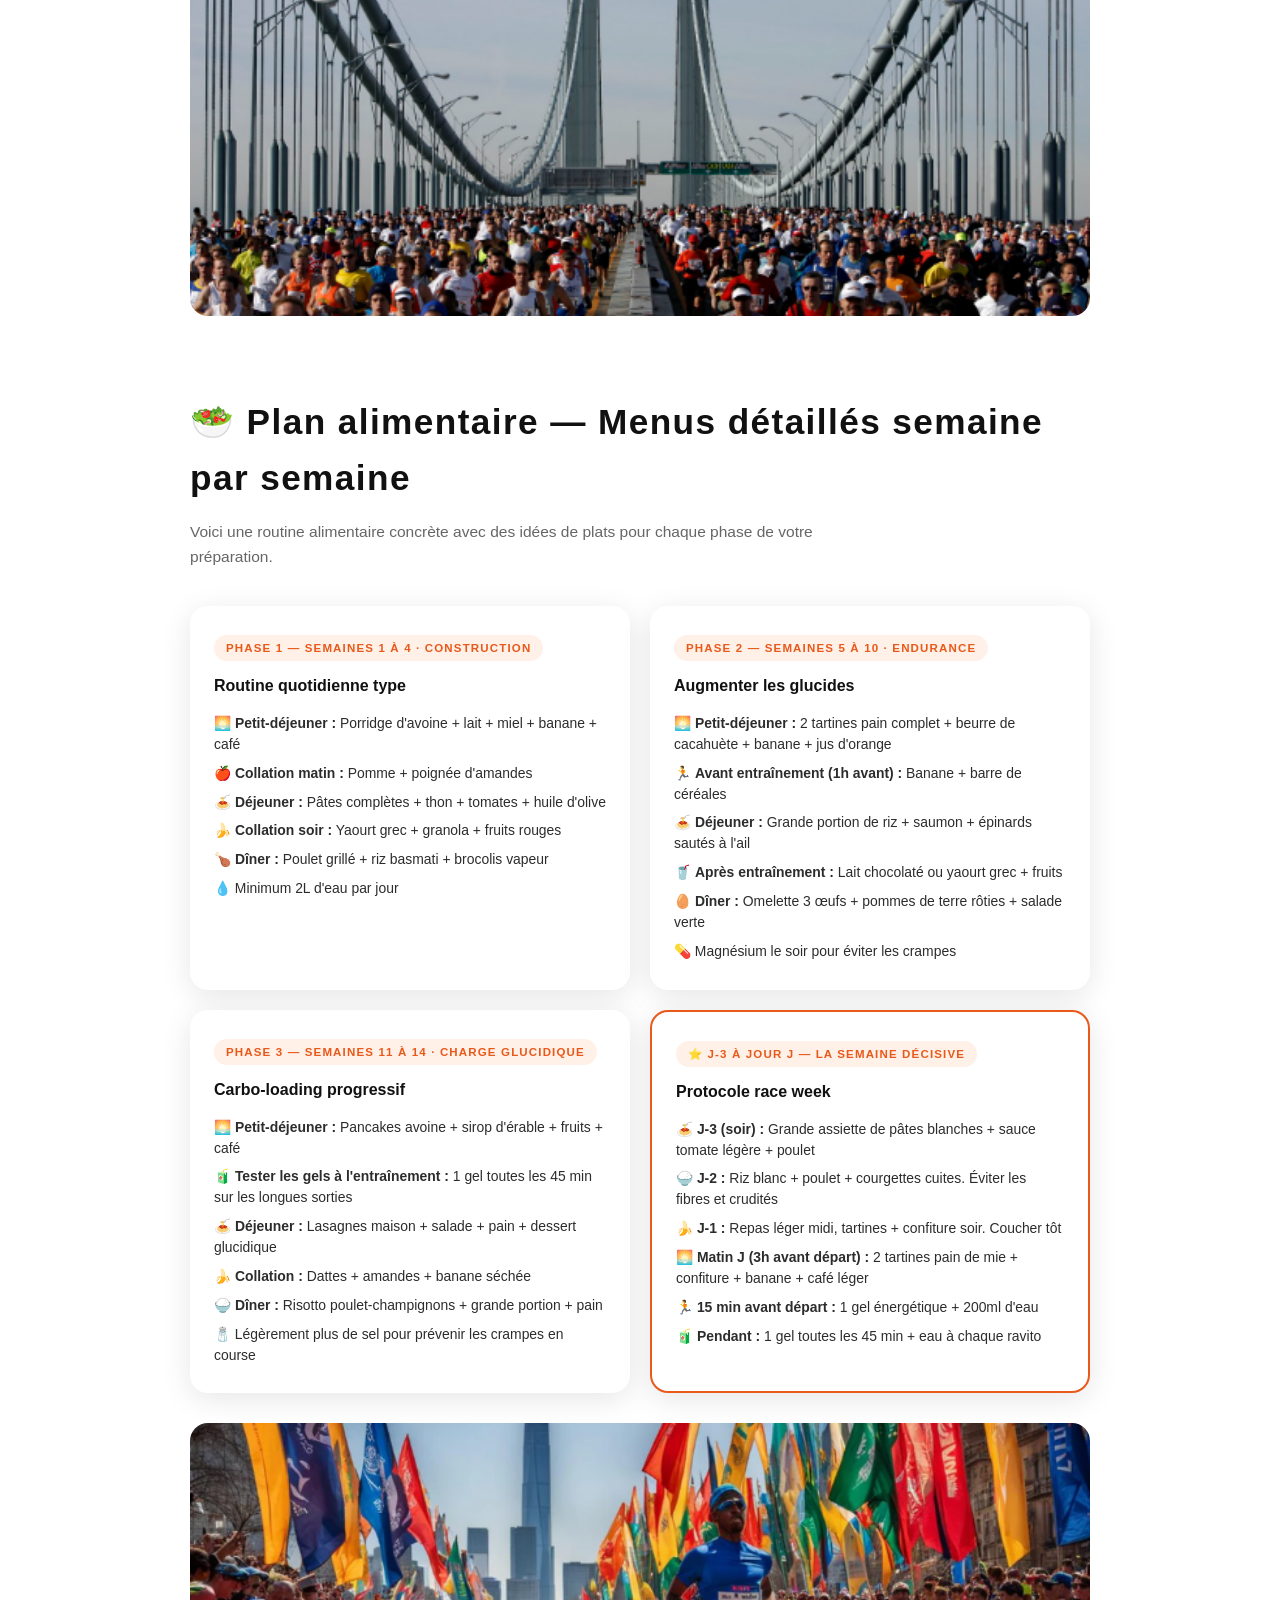
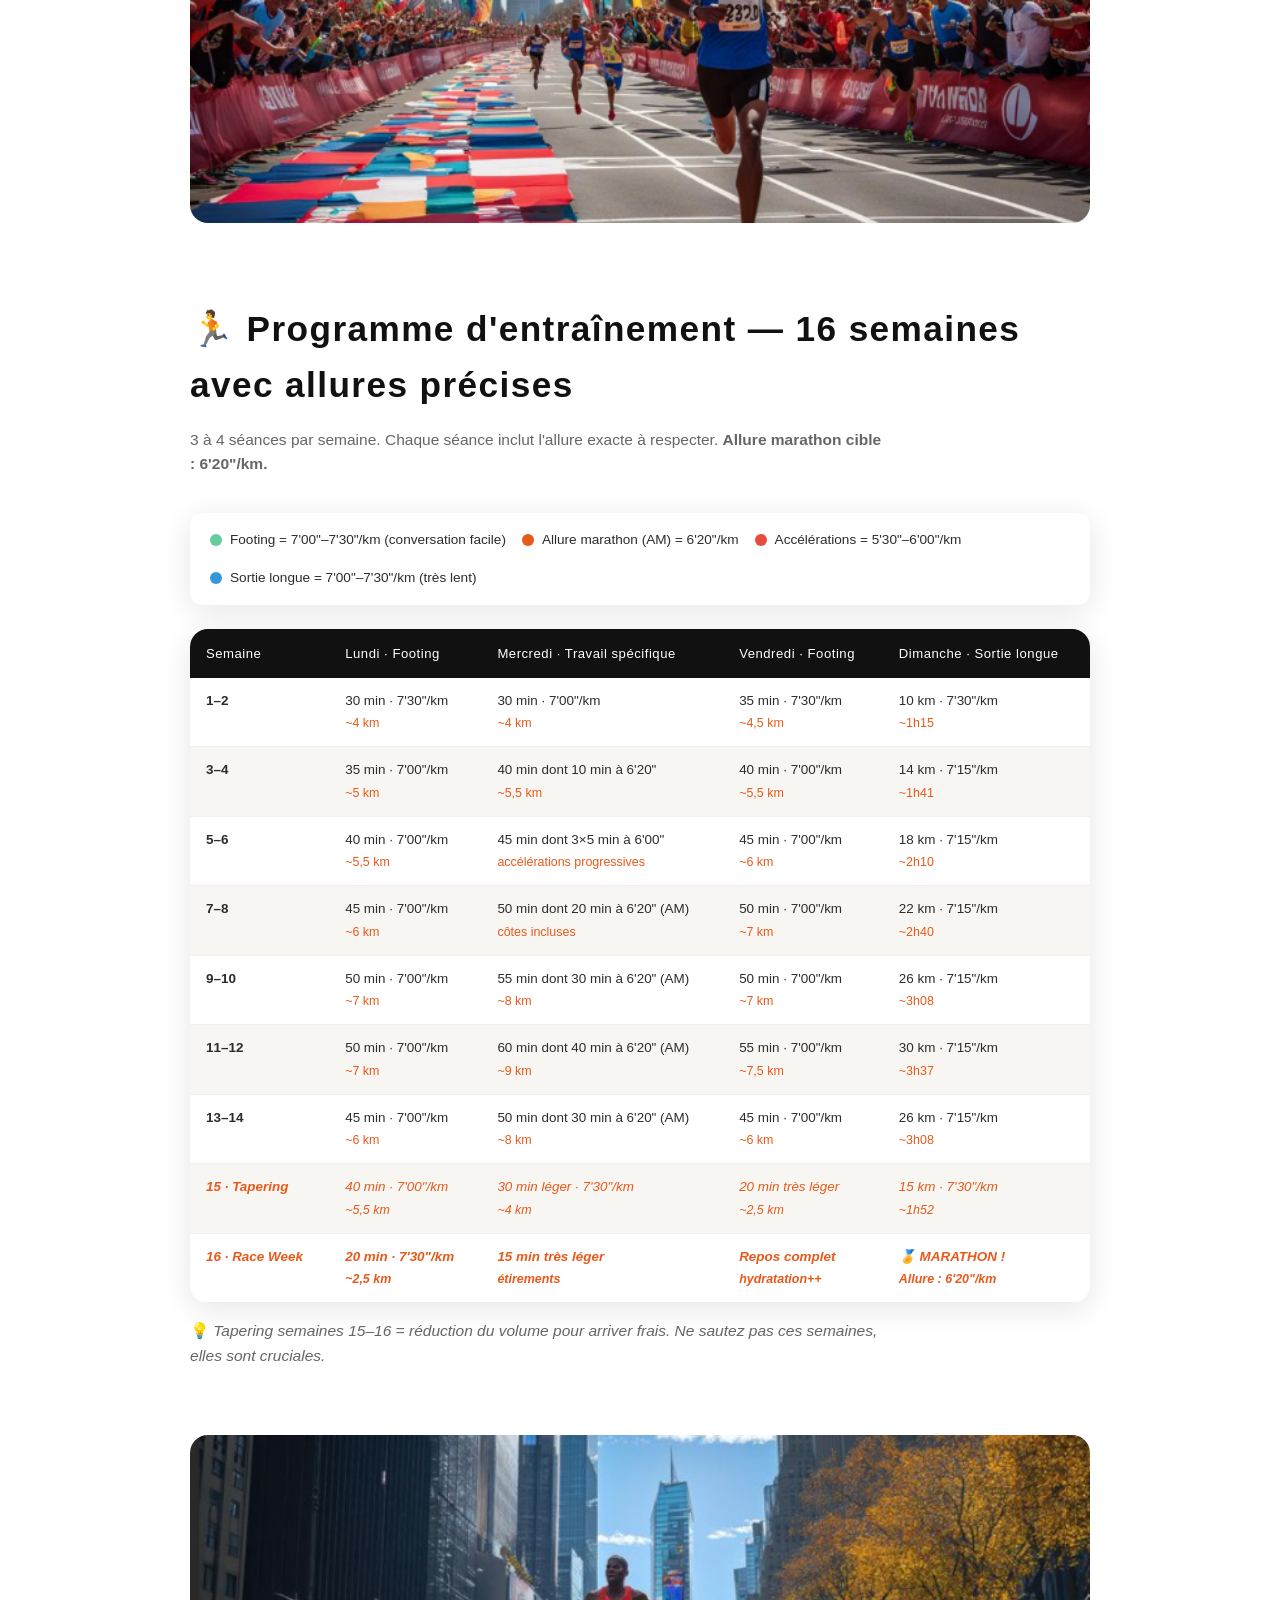
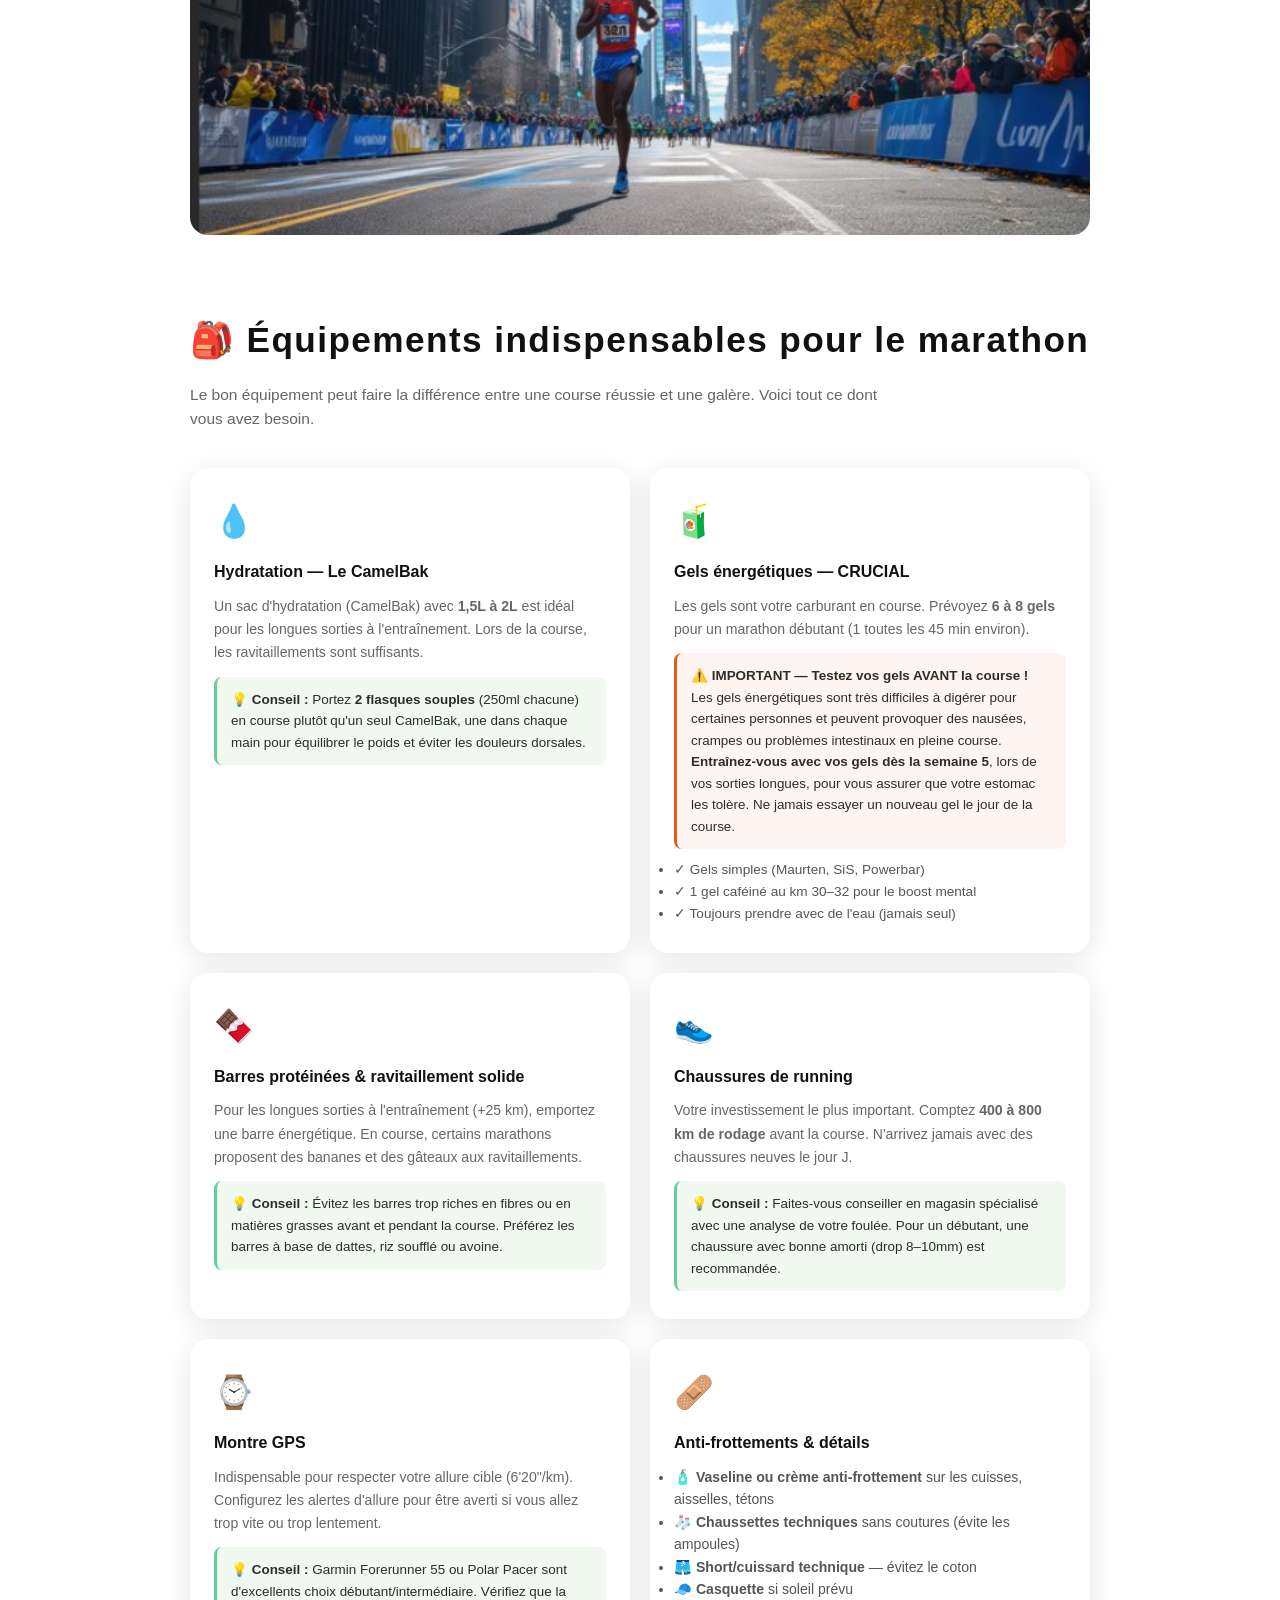
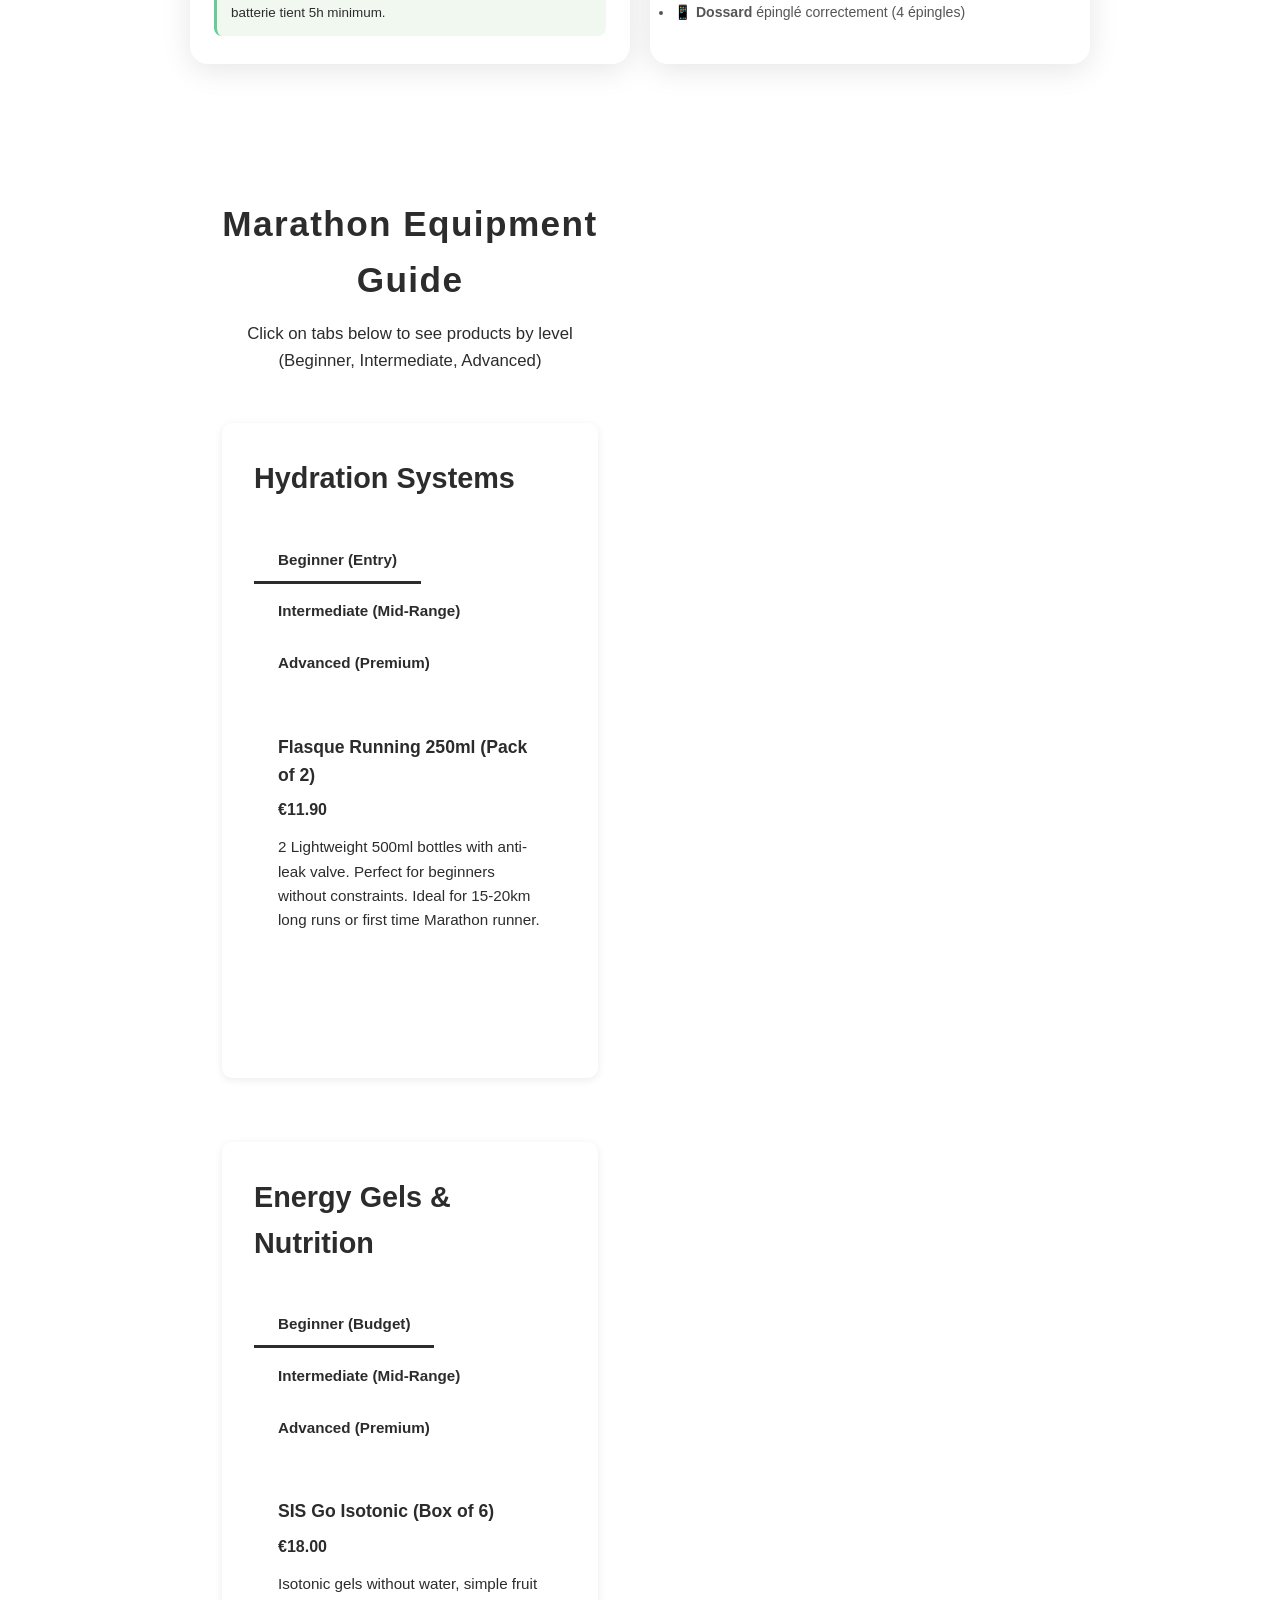
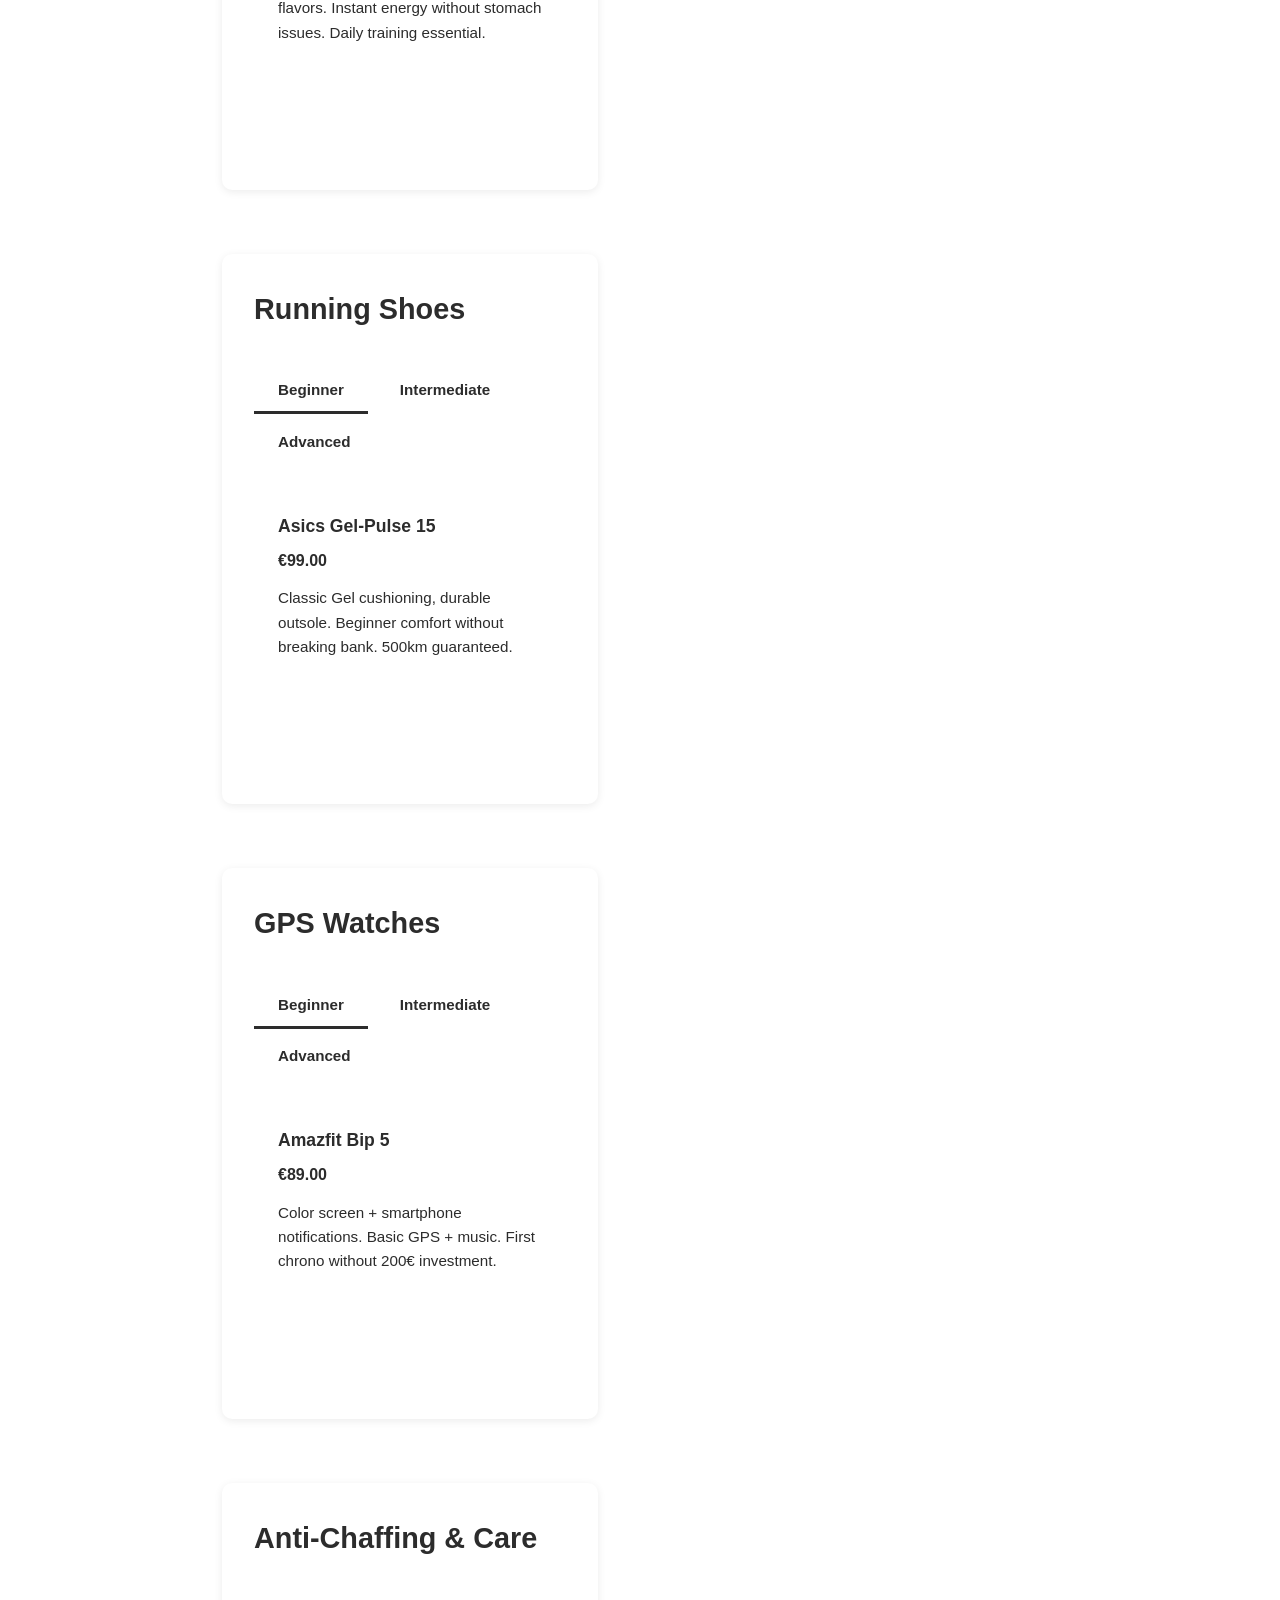
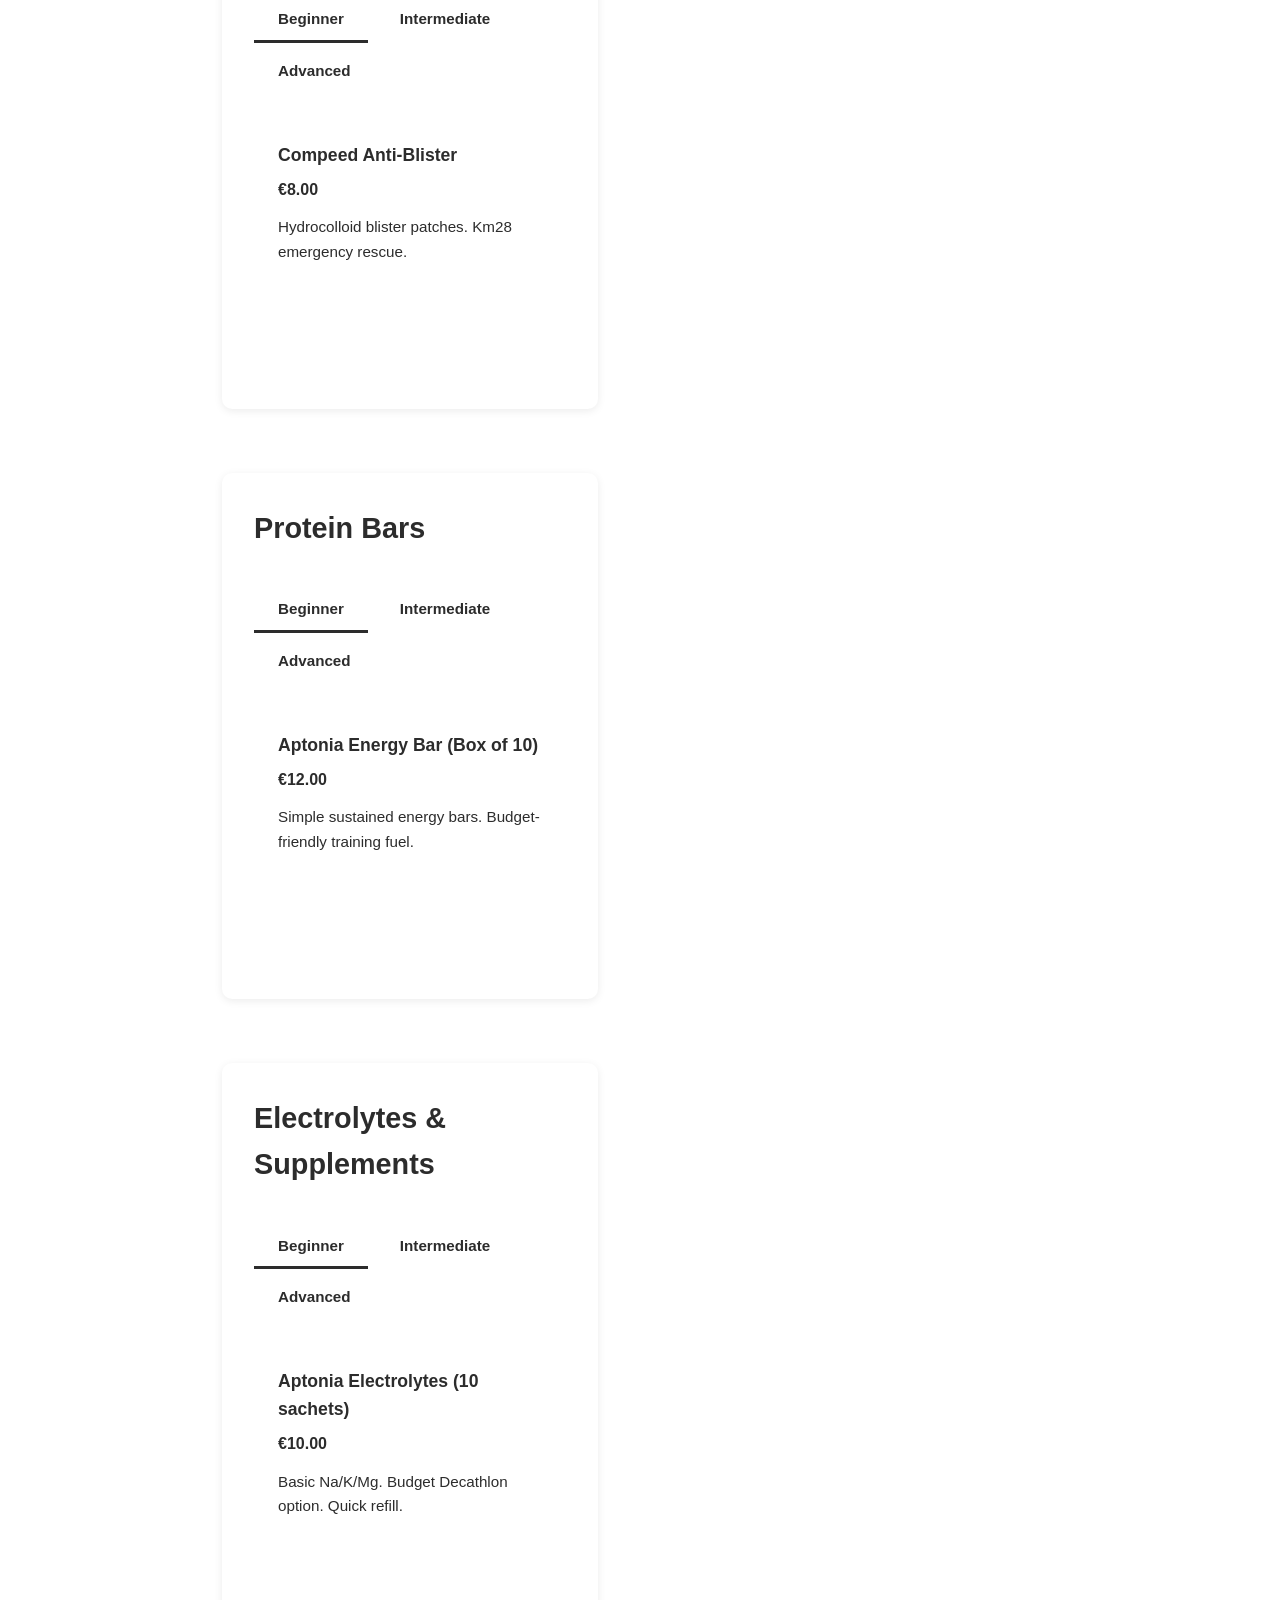
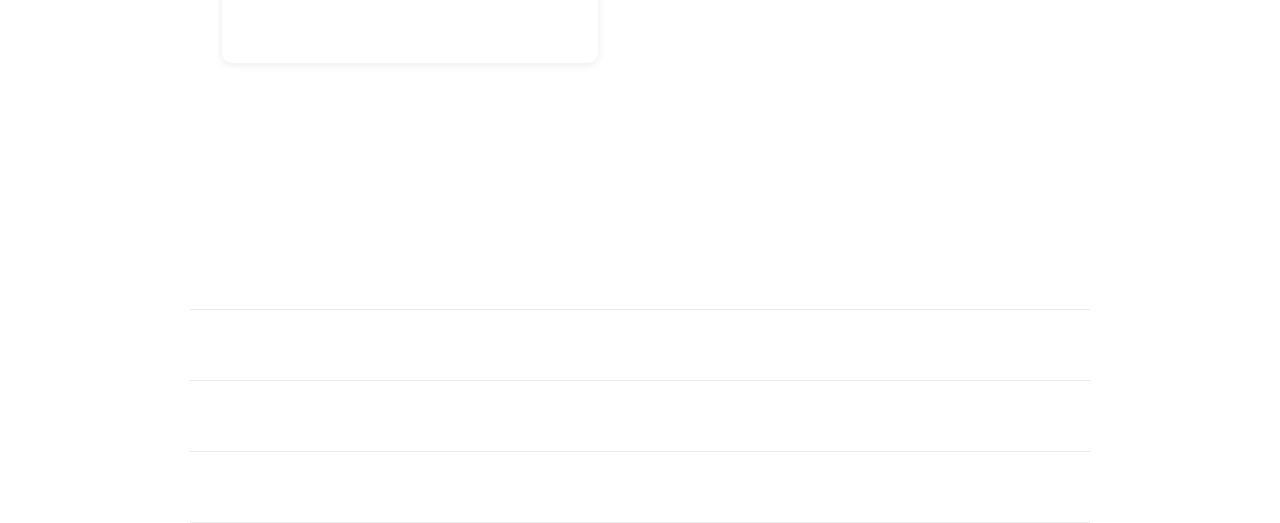
==== commit 9e8b216f: "Update debutant.html" ====
--- a/debutant.html
+++ b/debutant.html
@@ -6,7 +6,7 @@
   <title>Guide Débutant – MarathonGuide</title>
   <link rel="preconnect" href="https://fonts.googleapis.com">
   <link href="https://fonts.googleapis.com/css2?family=Bebas+Neue&family=Lora:ital,wght@0,400;0,600;1,400&family=DM+Sans:wght@300;400;500&display=swap" rel="stylesheet">
-  <link rel="stylesheet" href="css/style.css">
+  <link rel="stylesheet" href="style.css">
 </head>
 <body class="inner-page">
 
@@ -83,7 +83,7 @@
       </div>
 
       <!-- Zone photo parcours -->
-   <img src="images/Debutant.png" alt="Course" style="width:100%; height:400px; object-fit:cover; border-radius:18px; margin-top:30px;">
+   <img src="Debutant.png" alt="Course" style="width:100%; height:400px; object-fit:cover; border-radius:18px; margin-top:30px;">
     <!-- ====== NUTRITION ====== -->
     <section class="content-block alt-block" id="nutrition">
       <h2>🥗 Plan alimentaire — Menus détaillés semaine par semaine</h2>
@@ -146,7 +146,7 @@
       </div>
 
       <!-- Zone photo nutrition -->
-    <img src="images/Debutant2.png" alt="Course" style="width:100%; height:400px; object-fit:cover; border-radius:18px; margin-top:30px;">
+    <img src="Debutant2.png" alt="Course" style="width:100%; height:400px; object-fit:cover; border-radius:18px; margin-top:30px;">
 
     <!-- ====== ENTRAÎNEMENT ====== -->
     <section class="content-block" id="entrainement">
@@ -241,7 +241,7 @@
       <p class="table-note">💡 <em>Tapering semaines 15–16 = réduction du volume pour arriver frais. Ne sautez pas ces semaines, elles sont cruciales.</em></p>
 
       <!-- Zone photo entraînement -->
-     <img src="images/Debutant3.png" alt="Course" style="width:100%; height:400px; object-fit:cover; border-radius:18px; margin-top:30px;">
+     <img src="Debutant3.png" alt="Course" style="width:100%; height:400px; object-fit:cover; border-radius:18px; margin-top:30px;">
 
     <!-- ====== ÉQUIPEMENT ====== -->
     <section class="content-block alt-block" id="equipement">
--- a/style.css
+++ b/style.css
@@ -0,0 +1,969 @@
+/* ===========================
+   VARIABLES & RESET
+=========================== */
+*, *::before, *::after { box-sizing: border-box; margin: 0; padding: 0; }
+
+:root {
+  --orange: #e8591a;
+  --orange-dark: #c44a10;
+  --orange-light: #fff0e8;
+  --green: #2d6a4f;
+  --blue: #1a3a6b;
+  --gold: #f4a800;
+  --dark: #111111;
+  --dark2: #1e1e1e;
+  --text: #2c2c2c;
+  --muted: #666;
+  --light: #f8f6f2;
+  --white: #ffffff;
+  --radius: 18px;
+  --shadow: 0 6px 30px rgba(0,0,0,0.10);
+  --shadow-lg: 0 12px 50px rgba(0,0,0,0.18);
+}
+
+html { scroll-behavior: smooth; }
+
+body {
+  font-family: 'DM Sans', sans-serif;
+  color: var(--text);
+  background: var(--light);
+  line-height: 1.6;
+}
+
+/* ===========================
+   NAVBAR
+=========================== */
+.navbar {
+  position: fixed; top: 0; left: 0; right: 0; z-index: 100;
+  display: flex; align-items: center; justify-content: space-between;
+  padding: 0 40px; height: 65px;
+  background: rgba(17,17,17,0.96);
+  backdrop-filter: blur(10px);
+}
+
+.nav-logo {
+  font-family: 'Bebas Neue', sans-serif;
+  font-size: 1.5rem; color: var(--white);
+  text-decoration: none; letter-spacing: 0.05em;
+}
+.nav-logo span { color: var(--orange); }
+
+.nav-links { display: flex; align-items: center; gap: 24px; list-style: none; }
+.nav-links a { color: rgba(255,255,255,0.8); text-decoration: none; font-size: 0.88rem; transition: color 0.2s; }
+.nav-links a:hover { color: var(--white); }
+
+.nav-cta {
+  background: var(--orange) !important; color: var(--white) !important;
+  padding: 9px 18px; border-radius: 8px; font-weight: 500 !important;
+}
+.nav-cta:hover { background: var(--orange-dark) !important; }
+
+/* ===========================
+   HERO
+=========================== */
+.hero {
+  min-height: 100vh; display: flex; align-items: center;
+  background: var(--dark); padding: 100px 60px 60px; gap: 60px;
+}
+.hero-content { flex: 1; max-width: 560px; }
+
+.hero-tag {
+  display: inline-block; background: var(--orange); color: white;
+  font-size: 0.8rem; font-weight: 500; letter-spacing: 0.1em;
+  text-transform: uppercase; padding: 6px 16px; border-radius: 50px; margin-bottom: 24px;
+}
+
+.hero h1 {
+  font-family: 'Bebas Neue', sans-serif;
+  font-size: 5rem; line-height: 1; color: var(--white);
+  margin-bottom: 24px; letter-spacing: 0.02em;
+}
+.hero h1 span { color: var(--orange); }
+
+.hero-sub {
+  font-size: 1.05rem; color: rgba(255,255,255,0.65);
+  line-height: 1.75; margin-bottom: 36px; max-width: 440px;
+}
+
+.btn-hero {
+  display: inline-block; background: var(--orange); color: var(--white);
+  font-size: 1rem; font-weight: 600; padding: 16px 36px; border-radius: 12px;
+  text-decoration: none; transition: background 0.2s, transform 0.15s;
+}
+.btn-hero:hover { background: var(--orange); transform: translateY(-2px); }
+
+.hero-visual { flex: 1; }
+
+/* ===========================
+   SECTION HISTOIRE
+=========================== */
+.histoire-section {
+  background: var(--dark); padding: 100px 60px;
+}
+
+.histoire-inner {
+  max-width: 1100px; margin: 0 auto;
+  display: grid; grid-template-columns: 1.4fr 1fr; gap: 70px; align-items: start;
+}
+
+.section-tag {
+  display: inline-block; background: rgba(232,89,26,0.2); color: var(--orange);
+  font-size: 0.8rem; font-weight: 600; letter-spacing: 0.1em;
+  text-transform: uppercase; padding: 6px 16px; border-radius: 50px; margin-bottom: 16px;
+}
+
+.histoire-text h2 {
+  font-family: 'Bebas Neue', sans-serif;
+  font-size: 2.8rem; color: var(--dark); letter-spacing: 0.03em; margin-bottom: 20px;
+}
+
+.histoire-text p {
+  color: rgba(255,255,255,0.65); font-size: 0.95rem; line-height: 1.8; margin-bottom: 16px;
+}
+
+/* Encadré fun fact */
+.funfact-box {
+  display: flex; gap: 16px; align-items: flex-start;
+  background: rgba(244,168,0,0.12); border-left: 3px solid var(--gold);
+  border-radius: 12px; padding: 20px; margin: 24px 0;
+}
+
+.funfact-icon { font-size: 2rem; flex-shrink: 0; }
+
+.funfact-box strong { color: var(--gold); display: block; margin-bottom: 6px; font-size: 0.95rem; }
+.funfact-box p { color: rgba(255,255,255,0.65); font-size: 0.88rem; line-height: 1.65; margin: 0; }
+
+/* Statistiques côté droit */
+.histoire-stats {
+  display: flex; flex-direction: column; gap: 16px;
+}
+
+.stat-card {
+  background: rgba(255,255,255,0.06); border: 1px solid rgba(255,255,255,0.1);
+  border-radius: 14px; padding: 24px;
+}
+
+.stat-number {
+  font-family: 'Bebas Neue', sans-serif;
+  font-size: 3rem; color: var(--orange); letter-spacing: 0.02em; line-height: 1;
+}
+
+.stat-label { color: rgba(255,255,255,0.5); font-size: 0.85rem; margin-top: 4px; }
+
+/* ===========================
+   SECTION NIVEAUX
+=========================== */
+.niveaux { padding: 100px 40px; background: var(--light); }
+
+.section-header { text-align: center; margin-bottom: 60px; }
+.section-header h2 {
+  font-family: 'Bebas Neue', sans-serif;
+  font-size: 3rem; color: var(--dark); letter-spacing: 0.03em; margin-bottom: 12px;
+}
+.section-header p { color: var(--muted); font-size: 1rem; }
+
+.cards-grid {
+  display: grid; grid-template-columns: repeat(3, 1fr);
+  gap: 28px; max-width: 1100px; margin: 0 auto;
+}
+
+.level-card {
+  background: var(--white); border-radius: var(--radius); padding: 36px 28px;
+  text-decoration: none; color: var(--text); box-shadow: var(--shadow);
+  transition: transform 0.25s, box-shadow 0.25s;
+  position: relative; overflow: hidden; display: block;
+  animation: fadeUp 0.6s ease both;
+}
+.level-card:hover { transform: translateY(-6px); box-shadow: var(--shadow-lg); }
+
+.card-badge {
+  position: absolute; top: 18px; right: 18px;
+  font-size: 0.75rem; font-weight: 600; letter-spacing: 0.08em;
+  text-transform: uppercase; padding: 4px 12px; border-radius: 50px;
+  background: var(--orange-light); color: var(--orange);
+}
+
+.card-icon { font-size: 2.5rem; margin-bottom: 16px; display: block; }
+
+.level-card h3 {
+  font-family: 'Bebas Neue', sans-serif;
+  font-size: 1.8rem; letter-spacing: 0.05em; margin-bottom: 10px;
+}
+
+.debutant h3 { color: var(--green); }
+.intermediaire h3 { color: var(--orange); }
+.pro h3 { color: var(--gold); }
+
+.card-goal { font-size: 0.85rem; color: var(--muted); margin-bottom: 14px; }
+.card-goal strong { color: var(--dark); }
+.card-desc { font-size: 0.9rem; color: var(--muted); line-height: 1.65; margin-bottom: 20px; }
+
+.card-topics { list-style: none; margin-bottom: 24px; }
+.card-topics li { font-size: 0.85rem; color: var(--text); padding: 4px 0; }
+
+.card-cta { display: inline-block; font-size: 0.9rem; font-weight: 600; color: var(--orange); transition: letter-spacing 0.2s; }
+.level-card:hover .card-cta { letter-spacing: 0.03em; }
+
+.level-card:nth-child(1) { animation-delay: 0.1s; }
+.level-card:nth-child(2) { animation-delay: 0.2s; }
+.level-card:nth-child(3) { animation-delay: 0.3s; }
+
+/* ===========================
+   SECTION FIERTÉ
+=========================== */
+.pride-section {
+  background: var(--dark2); padding: 100px 60px;
+}
+
+.pride-inner {
+  max-width: 1100px; margin: 0 auto;
+  display: grid; grid-template-columns: 1fr 1fr; gap: 70px; align-items: center;
+}
+
+.pride-text h2 {
+  font-family: 'Bebas Neue', sans-serif;
+  font-size: 3rem; color: var(--white); letter-spacing: 0.03em;
+  line-height: 1.05; margin-bottom: 24px;
+}
+.pride-text h2 span { color: var(--orange); }
+.pride-text p { color: rgba(255,255,255,0.65); font-size: 0.95rem; line-height: 1.8; margin-bottom: 16px; }
+
+.pride-stats-row {
+  display: flex; gap: 20px; margin-top: 20px;
+}
+
+.pride-stat {
+  background: rgba(255,255,255,0.06); border-radius: 12px;
+  padding: 20px; text-align: center; flex: 1;
+}
+
+.pride-stat span {
+  font-family: 'Bebas Neue', sans-serif;
+  font-size: 2.2rem; color: var(--orange); display: block;
+}
+
+.pride-stat p { color: rgba(255,255,255,0.5); font-size: 0.78rem; margin-top: 4px; }
+
+/* ===========================
+   CONTACT
+=========================== */
+.contact { background: var(--dark2); padding: 100px 40px; }
+
+.contact-inner {
+  max-width: 900px; margin: 0 auto;
+  display: grid; grid-template-columns: 1fr 1fr; gap: 60px; align-items: start;
+}
+
+.contact-text h2 {
+  font-family: 'Bebas Neue', sans-serif;
+  font-size: 2.5rem; color: var(--white); letter-spacing: 0.03em; margin-bottom: 16px;
+}
+.contact-text p { color: rgba(255,255,255,0.6); font-size: 0.95rem; line-height: 1.75; }
+
+.contact-form { display: flex; flex-direction: column; gap: 16px; }
+
+.form-group { display: flex; flex-direction: column; gap: 6px; }
+
+.form-group label {
+  font-size: 0.8rem; font-weight: 500;
+  color: rgba(255,255,255,0.55); text-transform: uppercase; letter-spacing: 0.08em;
+}
+
+.form-group input, .form-group select {
+  background: rgba(255,255,255,0.08); border: 1px solid rgba(255,255,255,0.15);
+  border-radius: 10px; padding: 12px 16px; color: var(--white);
+  font-size: 0.95rem; font-family: 'DM Sans', sans-serif; outline: none; transition: border-color 0.2s;
+}
+.form-group input::placeholder { color: rgba(255,255,255,0.3); }
+.form-group input:focus, .form-group select:focus { border-color: var(--orange); }
+.form-group select option { background: var(--dark2); }
+
+.btn-submit {
+  background: var(--orange); color: var(--white); border: none;
+  border-radius: 10px; padding: 14px; font-size: 0.95rem; font-weight: 600;
+  font-family: 'DM Sans', sans-serif; cursor: pointer; transition: background 0.2s, transform 0.15s; margin-top: 4px;
+}
+.btn-submit:hover { background: var(--orange-dark); transform: translateY(-2px); }
+.form-note { font-size: 0.85rem; min-height: 20px; text-align: center; }
+
+/* ===========================
+   FOOTER
+=========================== */
+.footer {
+  background: var(--dark); text-align: center; padding: 24px;
+  color: rgba(255,255,255,0.35); font-size: 0.85rem;
+}
+
+/* ===========================
+   PAGES INTÉRIEURES
+=========================== */
+.inner-hero {
+  padding: 130px 60px 70px; background: var(--dark);
+  position: relative; overflow: hidden;
+}
+
+.debutant-bg { border-bottom: 4px solid var(--green); }
+.intermediaire-bg { border-bottom: 4px solid var(--orange); }
+.pro-bg { border-bottom: 4px solid var(--gold); }
+
+.inner-hero-content { position: relative; z-index: 1; max-width: 700px; }
+
+.level-tag {
+  display: inline-block; padding: 6px 18px; border-radius: 50px;
+  font-size: 0.85rem; font-weight: 600; margin-bottom: 20px;
+  background: rgba(255,255,255,0.12); color: var(--white);
+}
+
+.inner-hero h1 {
+  font-family: 'Bebas Neue', sans-serif;
+  font-size: 4rem; color: var(--white); letter-spacing: 0.03em;
+  margin-bottom: 14px; line-height: 1;
+}
+.inner-hero p { color: rgba(255,255,255,0.65); font-size: 1rem; }
+.inner-hero p strong { color: var(--white); }
+
+/* Onglets de navigation intérieure */
+.tab-nav {
+  background: var(--dark2); display: flex; gap: 0;
+  border-bottom: 1px solid rgba(255,255,255,0.08); position: sticky; top: 65px; z-index: 90;
+  overflow-x: auto;
+}
+
+.tab-link {
+  color: rgba(255,255,255,0.5); text-decoration: none; font-size: 0.88rem; font-weight: 500;
+  padding: 16px 24px; border-bottom: 3px solid transparent; white-space: nowrap;
+  transition: color 0.2s, border-color 0.2s;
+}
+.tab-link:hover, .tab-link.active { color: var(--white); border-bottom-color: var(--orange); }
+
+.inner-main { max-width: 960px; margin: 0 auto; padding: 0 30px; }
+
+/* Blocs de contenu */
+.content-block { padding: 70px 0; border-bottom: 1px solid rgba(0,0,0,0.08); }
+
+.content-block h2 {
+  font-family: 'Bebas Neue', sans-serif;
+  font-size: 2.2rem; letter-spacing: 0.04em; color: var(--dark); margin-bottom: 14px;
+}
+.content-block > p {
+  color: var(--muted); margin-bottom: 36px; font-size: 0.97rem; max-width: 700px;
+}
+
+/* ===========================
+   TIMELINE
+=========================== */
+.timeline { display: flex; flex-direction: column; position: relative; }
+
+.timeline::before {
+  content: ''; position: absolute; left: 68px; top: 0; bottom: 0;
+  width: 2px; background: linear-gradient(to bottom, var(--orange), var(--orange-light));
+}
+
+.timeline-item { display: flex; gap: 28px; padding: 20px 0; align-items: flex-start; position: relative; }
+
+.timeline-km {
+  min-width: 90px; background: var(--orange); color: white;
+  font-size: 0.75rem; font-weight: 700; text-align: center;
+  padding: 8px 10px; border-radius: 8px; position: relative; z-index: 1; flex-shrink: 0;
+}
+.wall .timeline-km { background: #c0392b; }
+
+.timeline-info { background: var(--white); border-radius: 12px; padding: 18px 22px; box-shadow: var(--shadow); flex: 1; }
+.timeline-info h4 { font-weight: 600; font-size: 0.97rem; margin-bottom: 8px; color: var(--dark); }
+.timeline-info p { font-size: 0.88rem; color: var(--muted); line-height: 1.65; }
+
+/* ===========================
+   NUTRITION
+=========================== */
+.nutrition-grid { display: grid; grid-template-columns: repeat(2, 1fr); gap: 20px; }
+
+.nutrition-card { background: var(--white); border-radius: var(--radius); padding: 28px 24px; box-shadow: var(--shadow); }
+.highlight-card { border: 2px solid var(--orange); }
+
+.nutrition-phase {
+  display: inline-block; background: var(--orange-light); color: var(--orange);
+  font-size: 0.72rem; font-weight: 700; text-transform: uppercase;
+  letter-spacing: 0.1em; padding: 4px 12px; border-radius: 50px; margin-bottom: 12px;
+}
+
+.nutrition-card h4 { font-weight: 600; font-size: 1rem; margin-bottom: 14px; color: var(--dark); }
+
+.nutrition-card ul { list-style: none; display: flex; flex-direction: column; gap: 8px; }
+.nutrition-card li { font-size: 0.87rem; color: var(--text); line-height: 1.5; }
+
+/* ===========================
+   LÉGENDE ALLURES
+=========================== */
+.pace-legend {
+  display: flex; flex-wrap: wrap; gap: 16px;
+  background: var(--white); border-radius: 12px;
+  padding: 16px 20px; margin-bottom: 24px;
+  box-shadow: var(--shadow);
+}
+
+.pace-item { display: flex; align-items: center; gap: 8px; font-size: 0.85rem; color: var(--text); }
+
+.pace-dot {
+  width: 12px; height: 12px; border-radius: 50%; flex-shrink: 0;
+}
+.pace-dot.footing { background: #6c9; }
+.pace-dot.marathon { background: var(--orange); }
+.pace-dot.accel { background: #e74c3c; }
+.pace-dot.lent { background: #3498db; }
+
+/* ===========================
+   TABLEAU ENTRAÎNEMENT
+=========================== */
+.training-table-wrap {
+  overflow-x: auto; border-radius: var(--radius);
+  box-shadow: var(--shadow); margin-bottom: 16px;
+}
+
+.training-table { width: 100%; border-collapse: collapse; background: var(--white); font-size: 0.84rem; }
+
+.training-table thead { background: var(--dark); color: var(--white); }
+.training-table th { padding: 14px 16px; text-align: left; font-weight: 500; font-size: 0.82rem; letter-spacing: 0.04em; }
+
+.training-table td { padding: 12px 16px; border-bottom: 1px solid rgba(0,0,0,0.06); color: var(--text); vertical-align: top; }
+.training-table td small { color: var(--orange); font-size: 0.78rem; display: block; margin-top: 3px; }
+
+.training-table tbody tr:nth-child(even) { background: var(--light); }
+.training-table tr.taper td { color: var(--orange); font-style: italic; }
+.training-table tbody tr:last-child td { font-weight: 600; }
+
+.table-note { font-size: 0.85rem; color: var(--muted); }
+
+/* ===========================
+   ÉQUIPEMENT
+=========================== */
+.equip-grid { display: grid; grid-template-columns: repeat(2, 1fr); gap: 20px; }
+
+.equip-card { background: var(--white); border-radius: var(--radius); padding: 28px 24px; box-shadow: var(--shadow); }
+
+.equip-icon { font-size: 2rem; margin-bottom: 12px; display: block; }
+.equip-card h4 { font-weight: 600; font-size: 1rem; margin-bottom: 10px; color: var(--dark); }
+.equip-card p { font-size: 0.88rem; color: var(--muted); line-height: 1.65; margin-bottom: 12px; }
+
+.equip-tip {
+  background: #f0f8f0; border-left: 3px solid #6c9; border-radius: 8px;
+  padding: 12px 14px; font-size: 0.84rem; color: var(--text); line-height: 1.6;
+}
+
+.equip-warning {
+  background: #fff5f0; border-left: 3px solid var(--orange); border-radius: 8px;
+  padding: 12px 14px; font-size: 0.84rem; color: var(--text); line-height: 1.6; margin-bottom: 10px;
+}
+/* ===========================
+   EQUIPMENT SECTION
+=========================== */
+     .equipment-section {
+      padding: 4rem 2rem;
+      background: var(--light-bg);
+      margin: 3rem 0;
+    }
+
+    .equipment-container {
+      max-width: 1200px;
+      margin: 0 auto;
+    }
+
+    .equipment-category {
+      margin-bottom: 4rem;
+      background: white;
+      padding: 2rem;
+      border-radius: 10px;
+      box-shadow: 0 2px 8px rgba(0,0,0,0.08);
+    }
+
+    .category-title {
+      font-size: 1.8rem;
+      margin-bottom: 1.5rem;
+      color: var(--primary);
+      border-bottom: 3px solid var(--accent);
+      padding-bottom: 0.8rem;
+    }
+/* ===== EQUIPMENT SECTION ===== */
+    .equipment-section {
+      padding: 4rem 2rem;
+      background: var(--light-bg);
+      margin: 3rem 0;
+    }
+
+    .equipment-container {
+      max-width: 1200px;
+      margin: 0 auto;
+    }
+
+    .equipment-category {
+      margin-bottom: 4rem;
+      background: white;
+      padding: 2rem;
+      border-radius: 10px;
+      box-shadow: 0 2px 8px rgba(0,0,0,0.08);
+    }
+
+    .category-title {
+      font-size: 1.8rem;
+      margin-bottom: 1.5rem;
+      color: var(--primary);
+      border-bottom: 3px solid var(--accent);
+      padding-bottom: 0.8rem;
+    }
+
+    /* TABS SYSTEM */
+    .tabs-wrapper {
+      margin-bottom: 2rem;
+    }
+
+    .tabs-buttons {
+      display: flex;
+      gap: 0.5rem;
+      flex-wrap: wrap;
+      margin-bottom: 1.5rem;
+      border-bottom: 2px solid var(--border);
+    }
+
+    .tab-btn {
+      padding: 0.8rem 1.5rem;
+      border: none;
+      background: transparent;
+      color: var(--text-light);
+      font-weight: 600;
+      cursor: pointer;
+      font-size: 0.95rem;
+      border-bottom: 3px solid transparent;
+      transition: all 0.3s;
+      margin-bottom: -2px;
+    }
+
+    .tab-btn:hover {
+      color: var(--accent);
+    }
+
+    .tab-btn.active {
+      color: var(--accent);
+      border-bottom-color: var(--accent);
+    }
+
+    .tab-content {
+      display: none;
+      animation: fadeIn 0.3s ease;
+    }
+
+    .tab-content.active {
+      display: block;
+    }
+
+    @keyframes fadeIn {
+      from { opacity: 0; }
+      to { opacity: 1; }
+    }
+
+    /* PRODUCT CARD */
+    .product-card {
+      background: var(--light-bg);
+      padding: 1.5rem;
+      border-radius: 8px;
+      margin-bottom: 1rem;
+      border-left: 4px solid var(--accent);
+    }
+
+    .product-name {
+      font-size: 1.1rem;
+      font-weight: 700;
+      color: var(--primary);
+      margin-bottom: 0.5rem;
+    }
+
+    .product-price {
+      color: var(--accent);
+      font-weight: 600;
+      font-size: 1rem;
+      margin-bottom: 0.8rem;
+    }
+
+    .product-desc {
+      color: var(--text-light);
+      font-size: 0.95rem;
+      line-height: 1.6;
+      margin-bottom: 1rem;
+    }
+
+    .amazon-btn {
+      display: inline-block;
+      background: var(--accent);
+      color: white;
+      padding: 0.6rem 1.2rem;
+      border-radius: 4px;
+      text-decoration: none;
+      font-weight: 600;
+      font-size: 0.85rem;
+      transition: background 0.3s;
+    }
+
+    .amazon-btn:hover {
+      background: #d63031;
+    }
+
+/* ===========================
+   ANIMATION
+=========================== */
+@keyframes fadeUp {
+  from { opacity: 0; transform: translateY(24px); }
+  to   { opacity: 1; transform: translateY(0); }
+}
+
+/* ===========================
+   ACCORDÉON CULTURE
+=========================== */
+.accordion-section {
+  background: var(--light);
+  padding: 0 40px 20px;
+}
+
+.accordion-wrap {
+  max-width: 1100px;
+  margin: 0 auto;
+  border: 1px solid rgba(0,0,0,0.10);
+  border-radius: var(--radius);
+  overflow: hidden;
+  background: var(--white);
+  box-shadow: var(--shadow);
+}
+
+
+/* Label en haut de l'accordéon */
+.accordion-label {
+  background: var(--dark);
+  color: rgba(255,255,255,0.6);
+  font-size: 0.78rem;
+  font-weight: 600;
+  letter-spacing: 0.12em;
+  text-transform: uppercase;
+  padding: 12px 24px;
+}
+
+/* Chaque item */
+.accordion-item {
+  border-bottom: 1px solid rgba(0,0,0,0.07);
+}
+.accordion-item:last-child { border-bottom: none; }
+
+/* Bouton cliquable */
+.accordion-btn {
+  width: 100%;
+  display: flex;
+  justify-content: space-between;
+  align-items: center;
+  padding: 18px 24px;
+  background: none;
+  border: none;
+  cursor: pointer;
+  font-family: 'DM Sans', sans-serif;
+  font-size: 0.95rem;
+  font-weight: 500;
+  color: var(--dark);
+  text-align: left;
+  transition: background 0.2s;
+}
+.accordion-btn:hover { background: var(--light); }
+
+.accordion-arrow {
+  font-size: 0.75rem;
+  color: var(--orange);
+  transition: transform 0.3s;
+  flex-shrink: 0;
+  margin-left: 12px;
+}
+
+/* Corps dépliable */
+.accordion-body {
+  max-height: 0;
+  overflow: hidden;
+  transition: max-height 0.4s ease, padding 0.3s ease;
+  padding: 0 24px;
+}
+
+.accordion-body.open {
+  max-height: 400px;
+  padding: 0 24px 20px;
+}
+
+.accordion-body p {
+  font-size: 0.9rem;
+  color: var(--muted);
+  line-height: 1.75;
+}
+
+.accordion-body li {
+  font-size: 0.9rem;
+  color: var(--muted);
+  line-height: 1.7;
+}
+
+/* ===========================
+   RESPONSIVE
+=========================== */
+@media (max-width: 900px) {
+  .hero { flex-direction: column; padding: 100px 30px 60px; }
+  .hero h1 { font-size: 3.5rem; }
+  .cards-grid { grid-template-columns: 1fr; }
+  .contact-inner { grid-template-columns: 1fr; gap: 40px; }
+  .nutrition-grid { grid-template-columns: 1fr; }
+  .equip-grid { grid-template-columns: 1fr; }
+  .inner-hero { padding: 110px 30px 50px; }
+  .inner-hero h1 { font-size: 2.8rem; }
+  .navbar { padding: 0 20px; }
+  .nav-links { gap: 12px; }
+  .histoire-inner { grid-template-columns: 1fr; }
+  .pride-inner { grid-template-columns: 1fr; }
+  .pride-stats-row { flex-direction: column; }
+  .pace-legend { flex-direction: column; gap: 8px; }
+}
+
+< <style>
+    /* ===== RESET & VARIABLES ===== */
+   
+    :root {
+      --primary: #1a1a1a;
+      --accent: #e74c3c;
+      --light-bg: #f8f9fa;
+      --text: #333;
+      --text-light: #666;
+      --border: #e0e0e0;
+      --success: #27ae60;
+    }
+
+    body {
+      font-family: 'DM Sans', 'Lora', sans-serif;
+      color: var(--text);
+      line-height: 1.6;
+      background-color: #fff;
+    }
+    /* ===== SECTION LEVELS ===== */
+    .niveaux {
+      padding: 4rem 2rem;
+      max-width: 1400px;
+      margin: 0 auto;
+    }
+
+    .section-header {
+      text-align: center;
+      max-width: 800px;
+      margin: 0 auto 3rem;
+    }
+
+    .section-header h2 {
+      font-size: 2.2rem;
+      margin-bottom: 0.8rem;
+      color: var(--primary);
+    }
+
+    .section-header p {
+      font-size: 1.05rem;
+      color: var(--text-light);
+    }
+
+    .cards-grid {
+      display: grid;
+      grid-template-columns: repeat(auto-fit, minmax(300px, 1fr));
+      gap: 2rem;
+    }
+
+    .level-card {
+      background: white;
+      border-radius: 10px;
+      padding: 2rem;
+      border: 2px solid var(--border);
+      text-decoration: none;
+      color: inherit;
+      transition: all 0.3s;
+      position: relative;
+      cursor: pointer;
+    }
+
+    .level-card:hover {
+      border-color: var(--accent);
+      box-shadow: 0 10px 30px rgba(0,0,0,0.1);
+      transform: translateY(-5px);
+    }
+
+    .card-badge {
+      position: absolute;
+      top: 1rem;
+      right: 1rem;
+      background: var(--accent);
+      color: white;
+      padding: 0.4rem 0.8rem;
+      border-radius: 4px;
+      font-size: 0.75rem;
+      font-weight: 700;
+      text-transform: uppercase;
+    }
+
+    .card-icon {
+      font-size: 3rem;
+      margin-bottom: 1rem;
+    }
+
+    .level-card h3 {
+      font-size: 1.5rem;
+      margin-bottom: 0.5rem;
+      color: var(--primary);
+    }
+
+    .card-goal {
+      color: var(--accent);
+      font-weight: 600;
+      margin-bottom: 1rem;
+    }
+
+    .card-desc {
+      color: var(--text-light);
+      margin-bottom: 1.5rem;
+      font-size: 0.95rem;
+    }
+
+    .card-topics {
+      list-style: none;
+      margin-bottom: 1.5rem;
+    }
+
+    .card-topics li {
+      padding: 0.4rem 0;
+      color: var(--text-light);
+      font-size: 0.95rem;
+    }
+
+    .card-cta {
+      color: var(--accent);
+      font-weight: 600;
+      margin-top: 1rem;
+    }
+
+    /* ===== EQUIPMENT SECTION ===== */
+    .equipment-section {
+      padding: 4rem 2rem;
+      background: var(--light-bg);
+      margin: 3rem 0;
+    }
+
+    .equipment-container {
+      max-width: 1200px;
+      margin: 0 auto;
+    }
+
+    .equipment-category {
+      margin-bottom: 4rem;
+      background: white;
+      padding: 2rem;
+      border-radius: 10px;
+      box-shadow: 0 2px 8px rgba(0,0,0,0.08);
+    }
+
+    .category-title {
+      font-size: 1.8rem;
+      margin-bottom: 1.5rem;
+      color: var(--primary);
+      border-bottom: 3px solid var(--accent);
+      padding-bottom: 0.8rem;
+    }
+
+    /* TABS SYSTEM */
+    .tabs-wrapper {
+      margin-bottom: 2rem;
+    }
+
+    .tabs-buttons {
+      display: flex;
+      gap: 0.5rem;
+      flex-wrap: wrap;
+      margin-bottom: 1.5rem;
+      border-bottom: 2px solid var(--border);
+    }
+
+    .tab-btn {
+      padding: 0.8rem 1.5rem;
+      border: none;
+      background: transparent;
+      color: var(--text-light);
+      font-weight: 600;
+      cursor: pointer;
+      font-size: 0.95rem;
+      border-bottom: 3px solid transparent;
+      transition: all 0.3s;
+      margin-bottom: -2px;
+    }
+
+    .tab-btn:hover {
+      color: var(--accent);
+    }
+
+    .tab-btn.active {
+      color: var(--accent);
+      border-bottom-color: var(--accent);
+    }
+
+    .tab-content {
+      display: none;
+      animation: fadeIn 0.3s ease;
+    }
+
+    .tab-content.active {
+      display: block;
+    }
+
+    @keyframes fadeIn {
+      from { opacity: 0; }
+      to { opacity: 1; }
+    }
+
+    /* PRODUCT CARD */
+    .product-card {
+      background: var(--light-bg);
+      padding: 1.5rem;
+      border-radius: 8px;
+      margin-bottom: 1rem;
+      border-left: 4px solid var(--accent);
+    }
+
+    .product-name {
+      font-size: 1.1rem;
+      font-weight: 700;
+      color: var(--primary);
+      margin-bottom: 0.5rem;
+    }
+
+    .product-price {
+      color: var(--accent);
+      font-weight: 600;
+      font-size: 1rem;
+      margin-bottom: 0.8rem;
+    }
+
+    .product-desc {
+      color: var(--text-light);
+      font-size: 0.95rem;
+      line-height: 1.6;
+      margin-bottom: 1rem;
+    }
+
+    .amazon-btn {
+      display: inline-block;
+      background: var(--accent);
+      color: white;
+      padding: 0.6rem 1.2rem;
+      border-radius: 4px;
+      text-decoration: none;
+      font-weight: 600;
+      font-size: 0.85rem;
+      transition: background 0.3s;
+    }
+
+    .amazon-btn:hover {
+      background: #d63031;
+    }    
+  </style>
+  </style>
+</head>
+<body>
